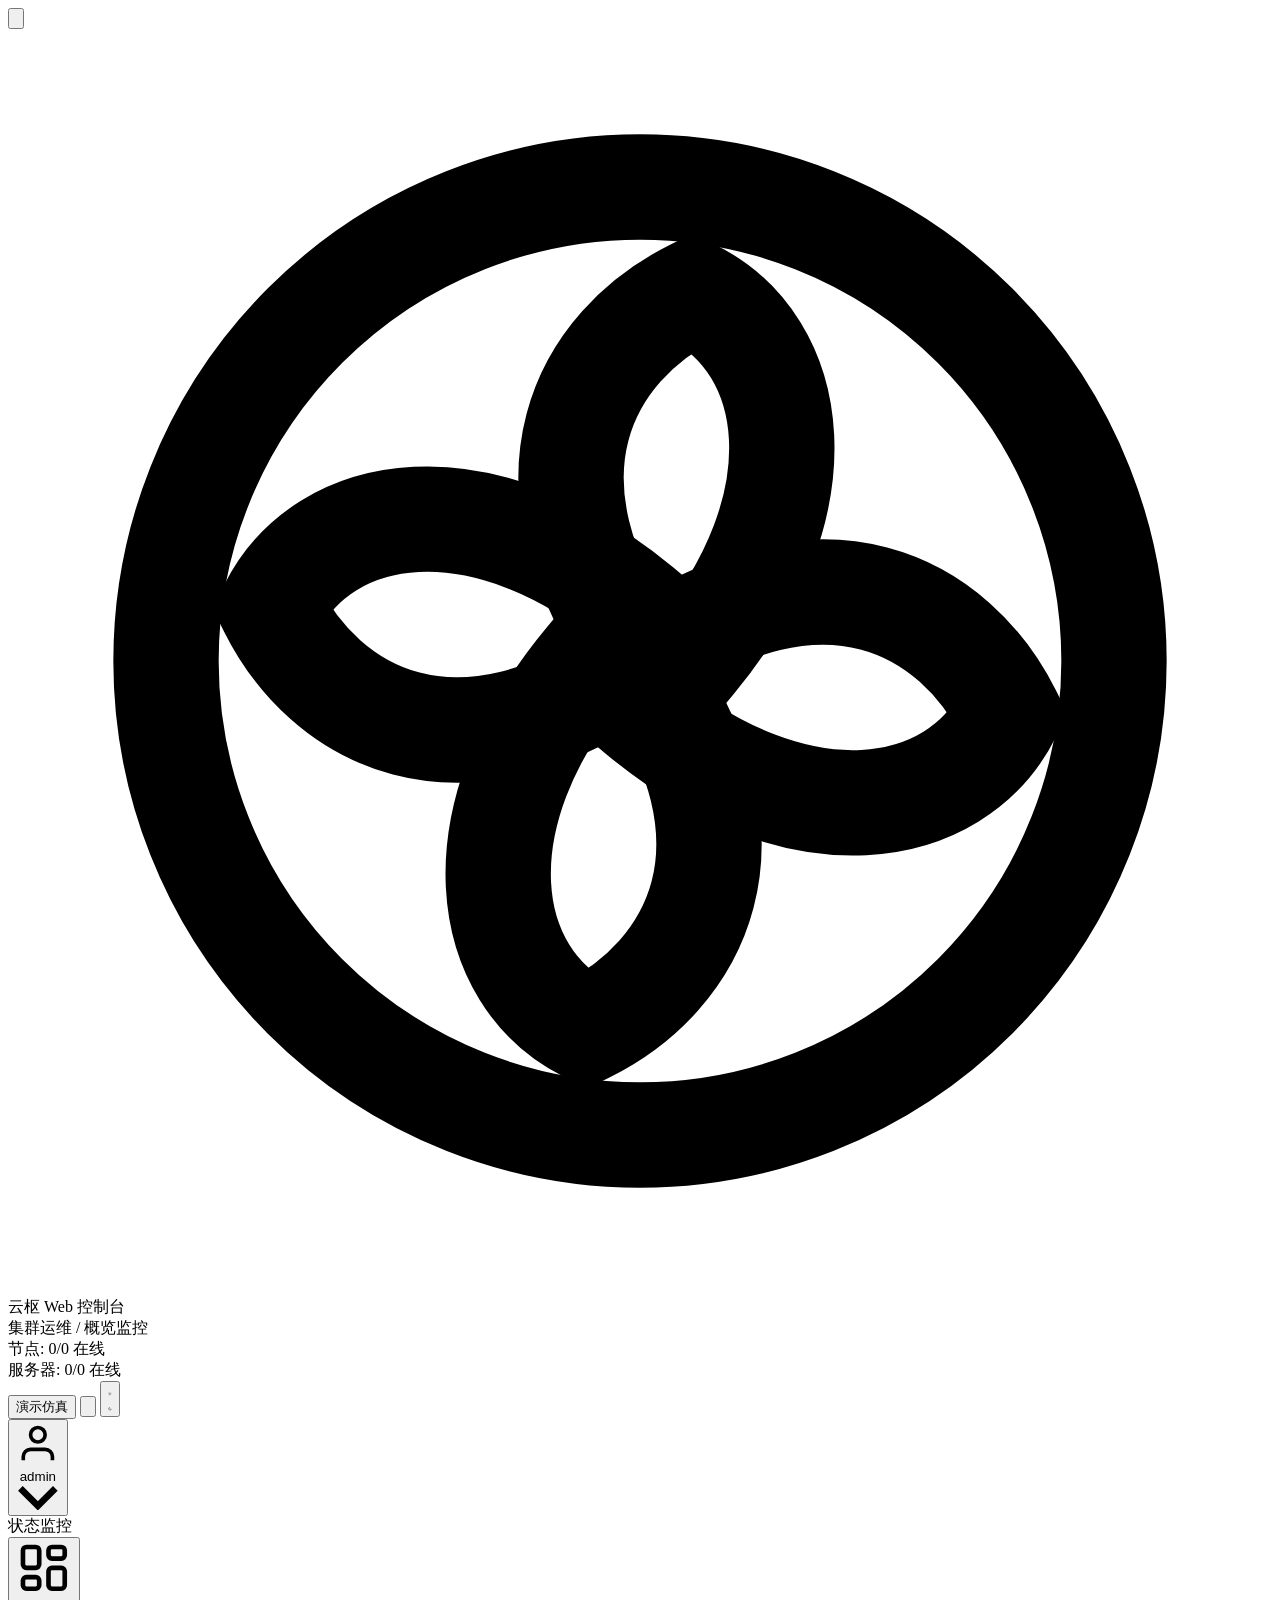
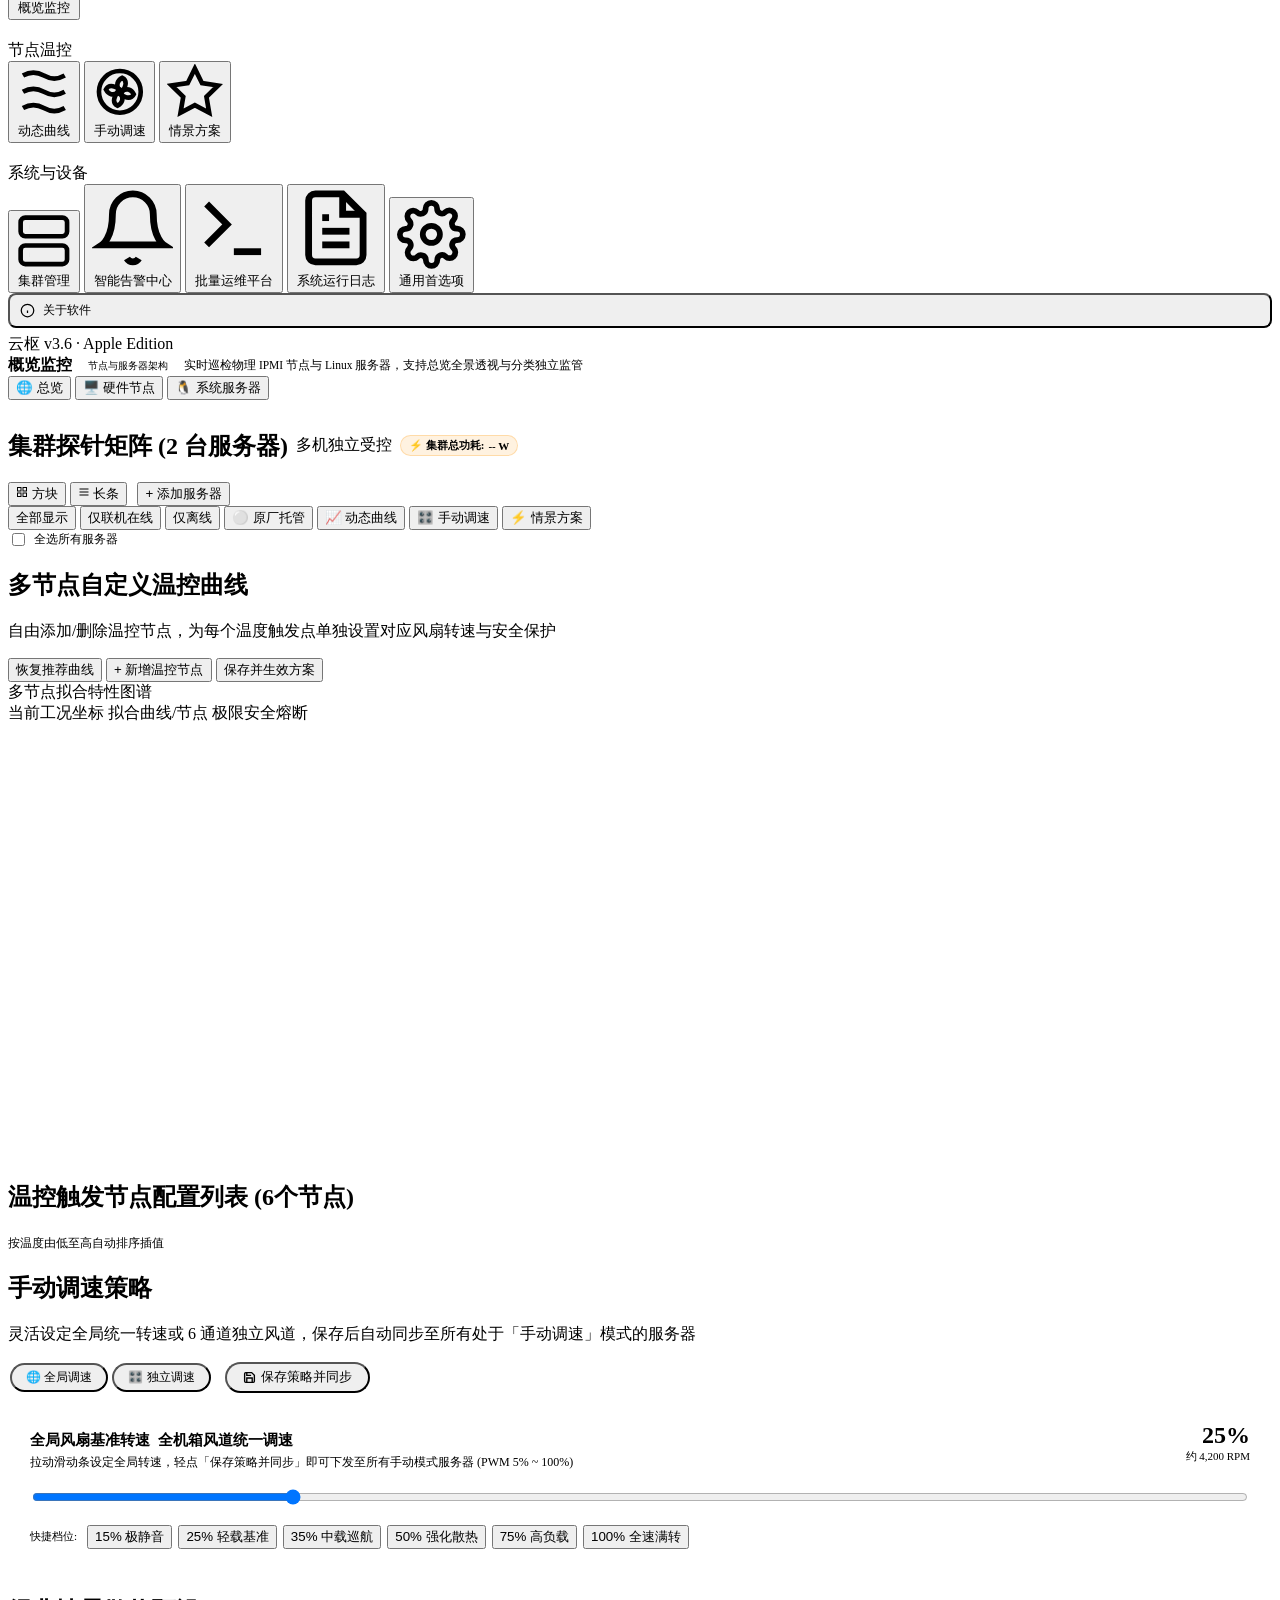
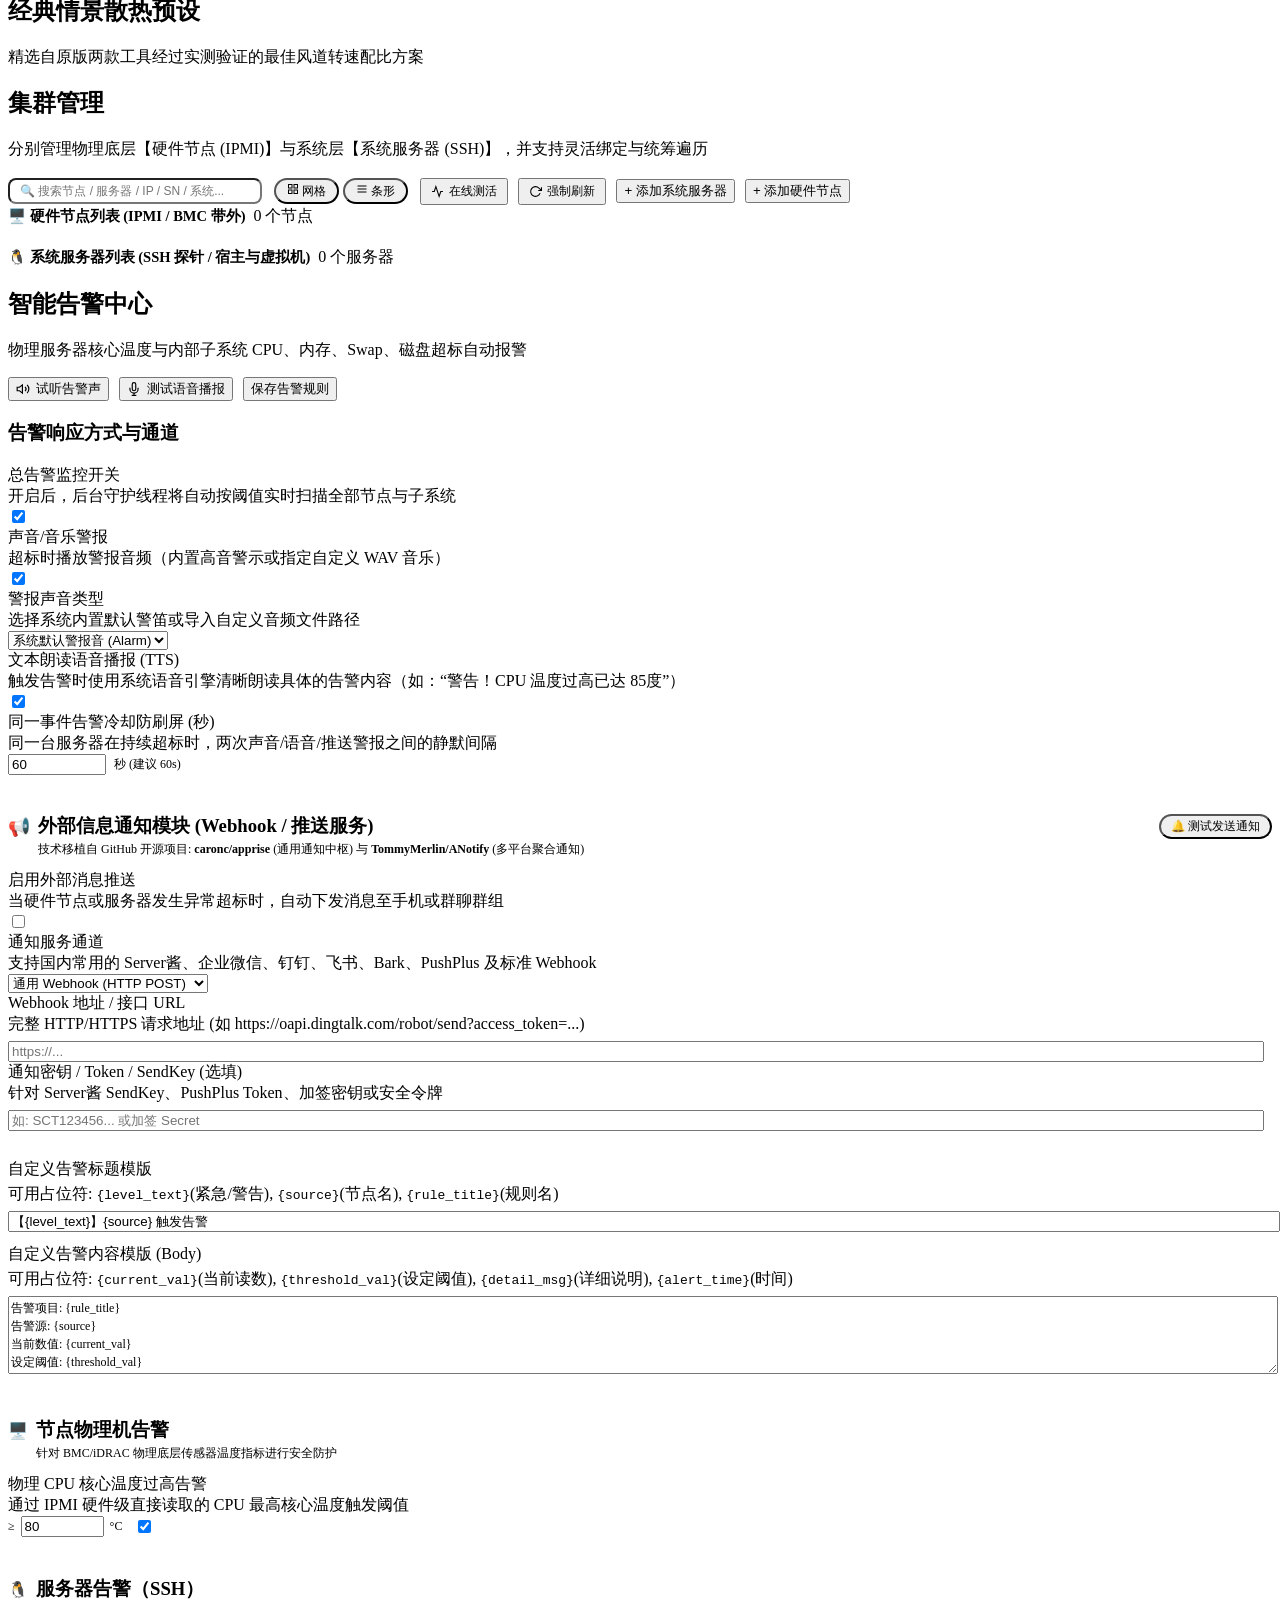
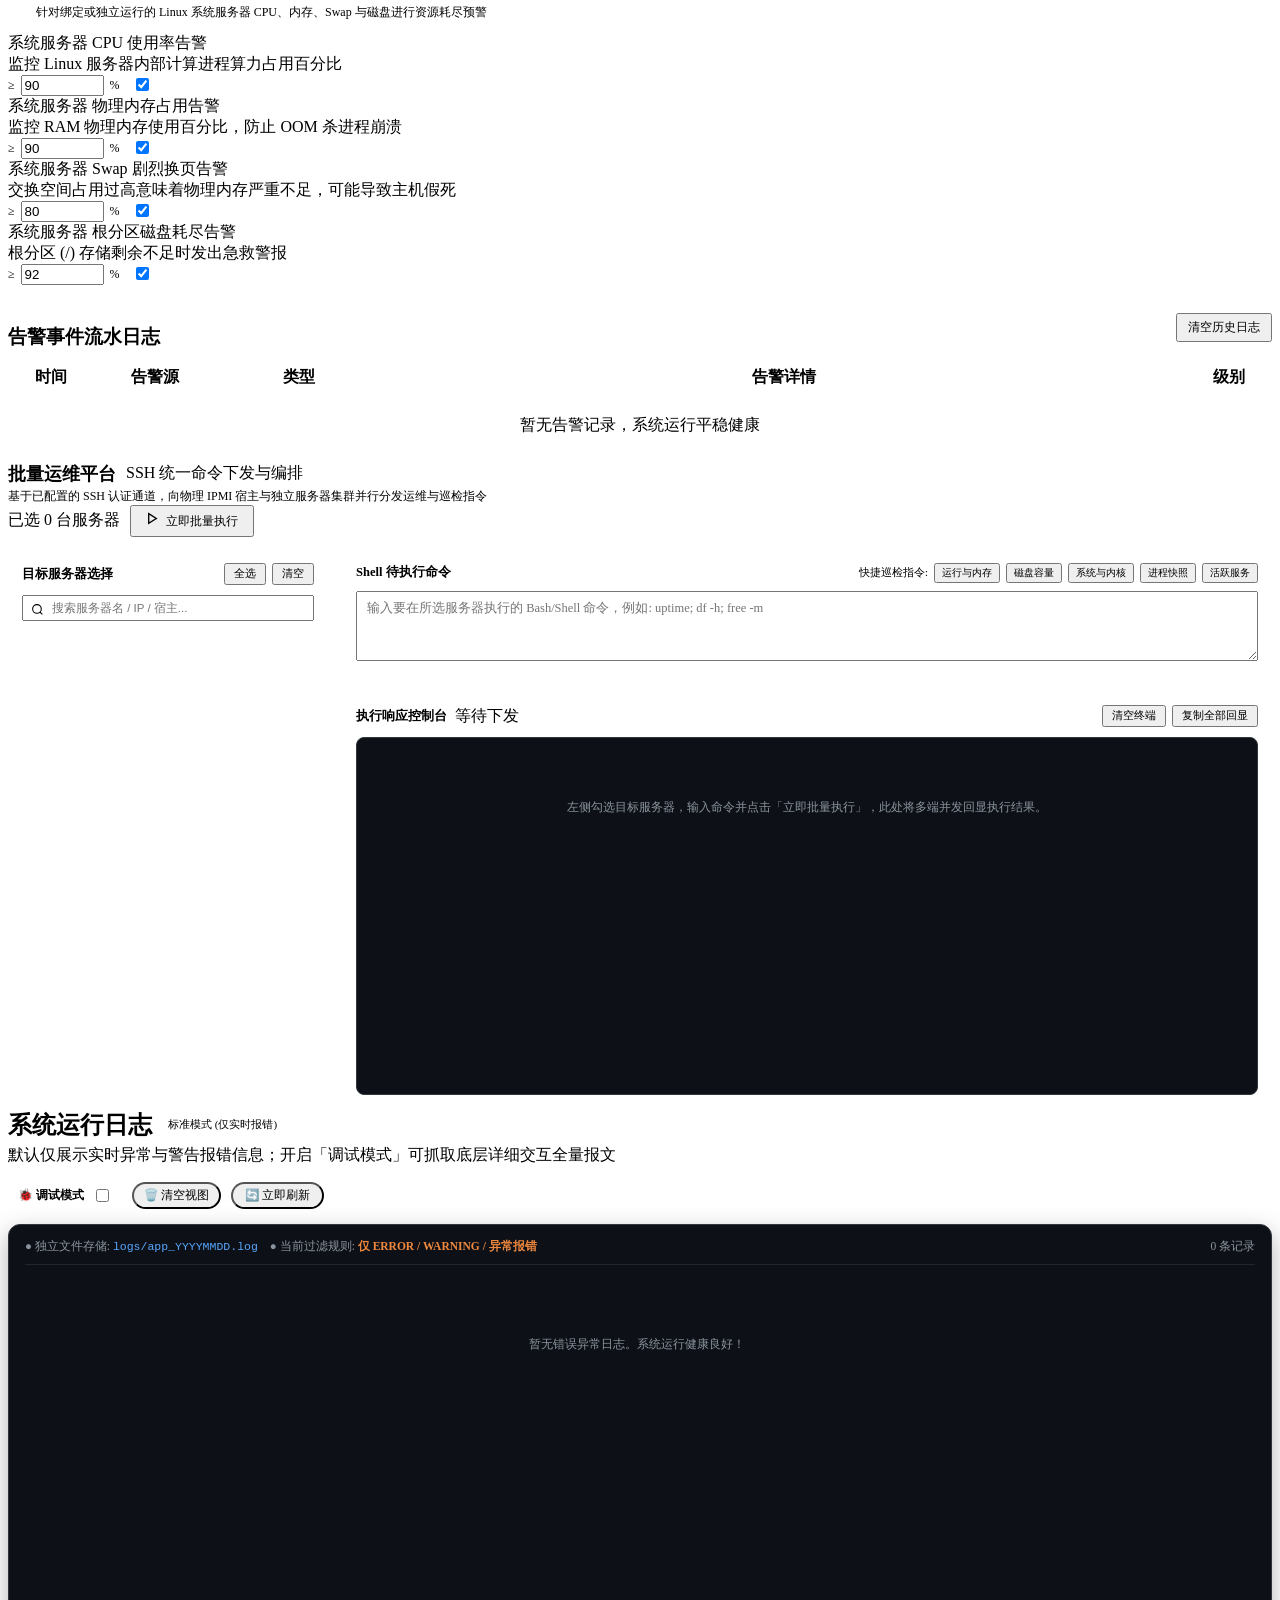
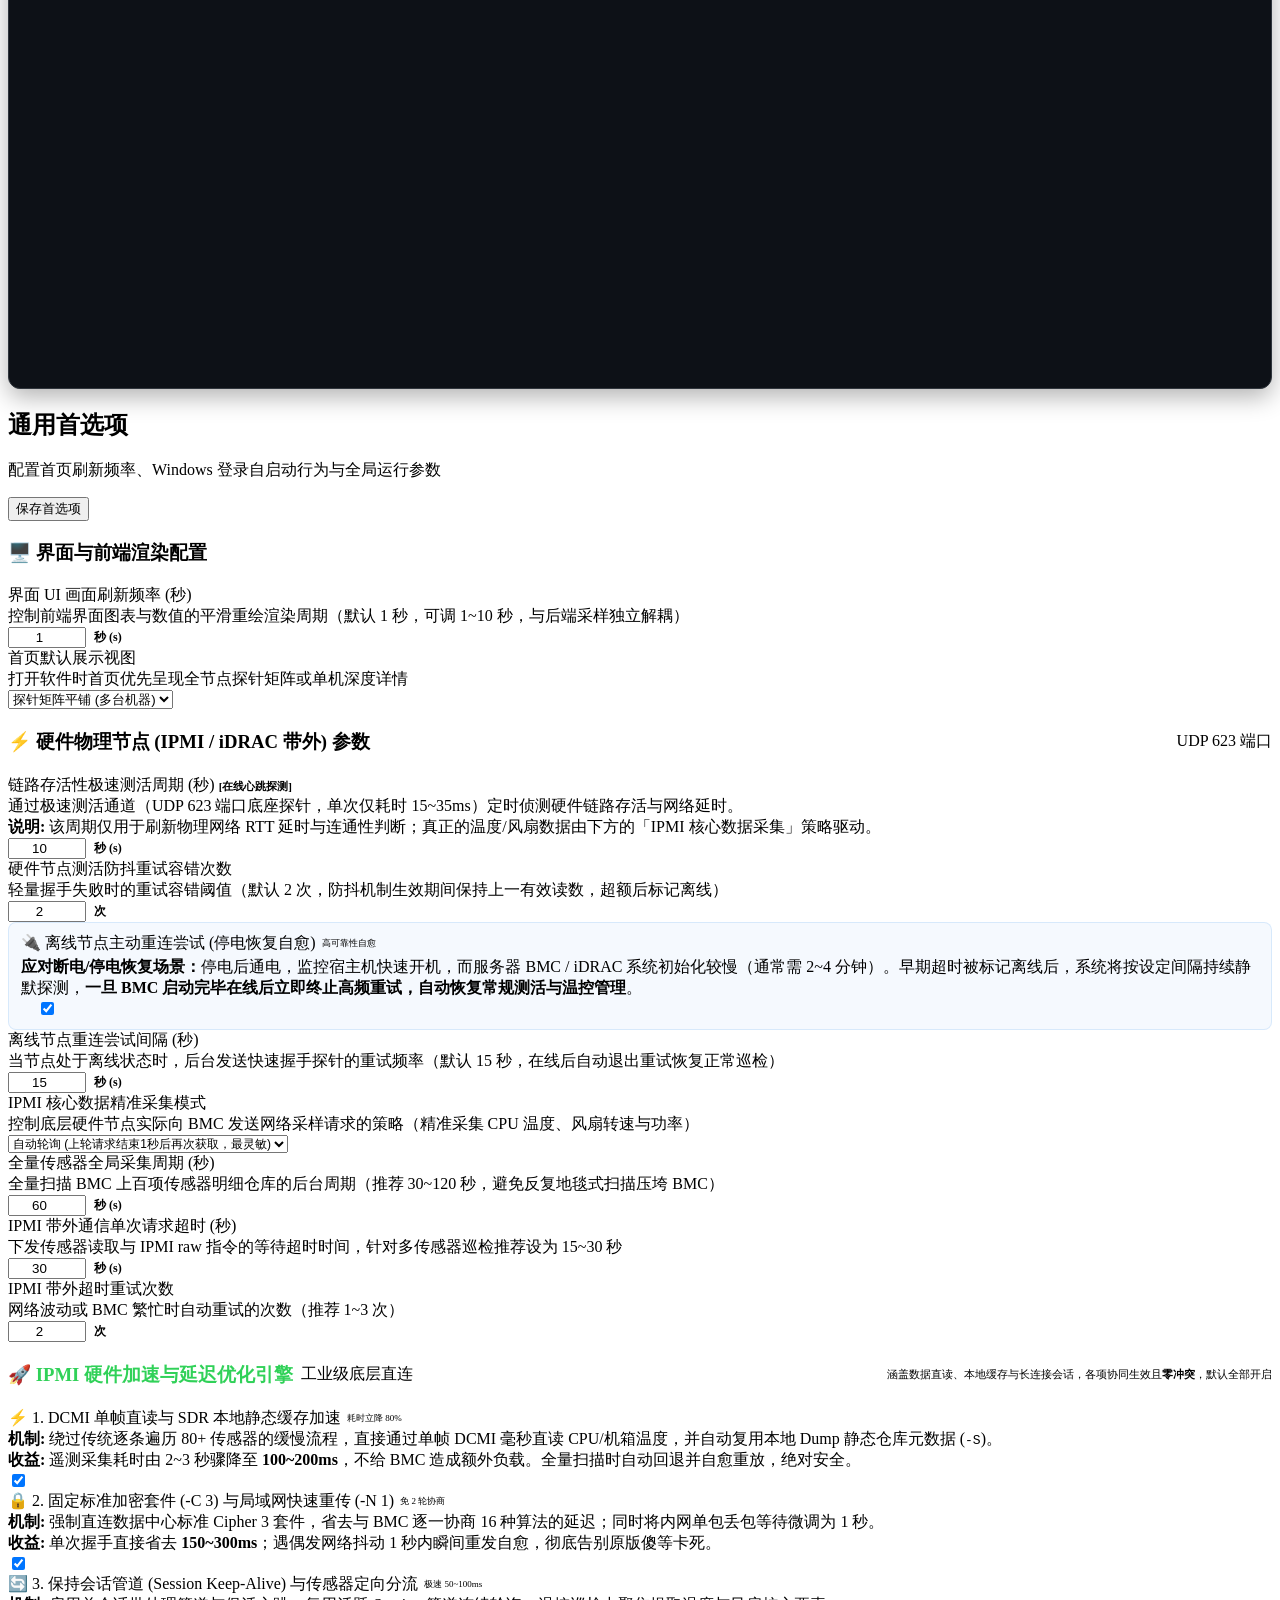
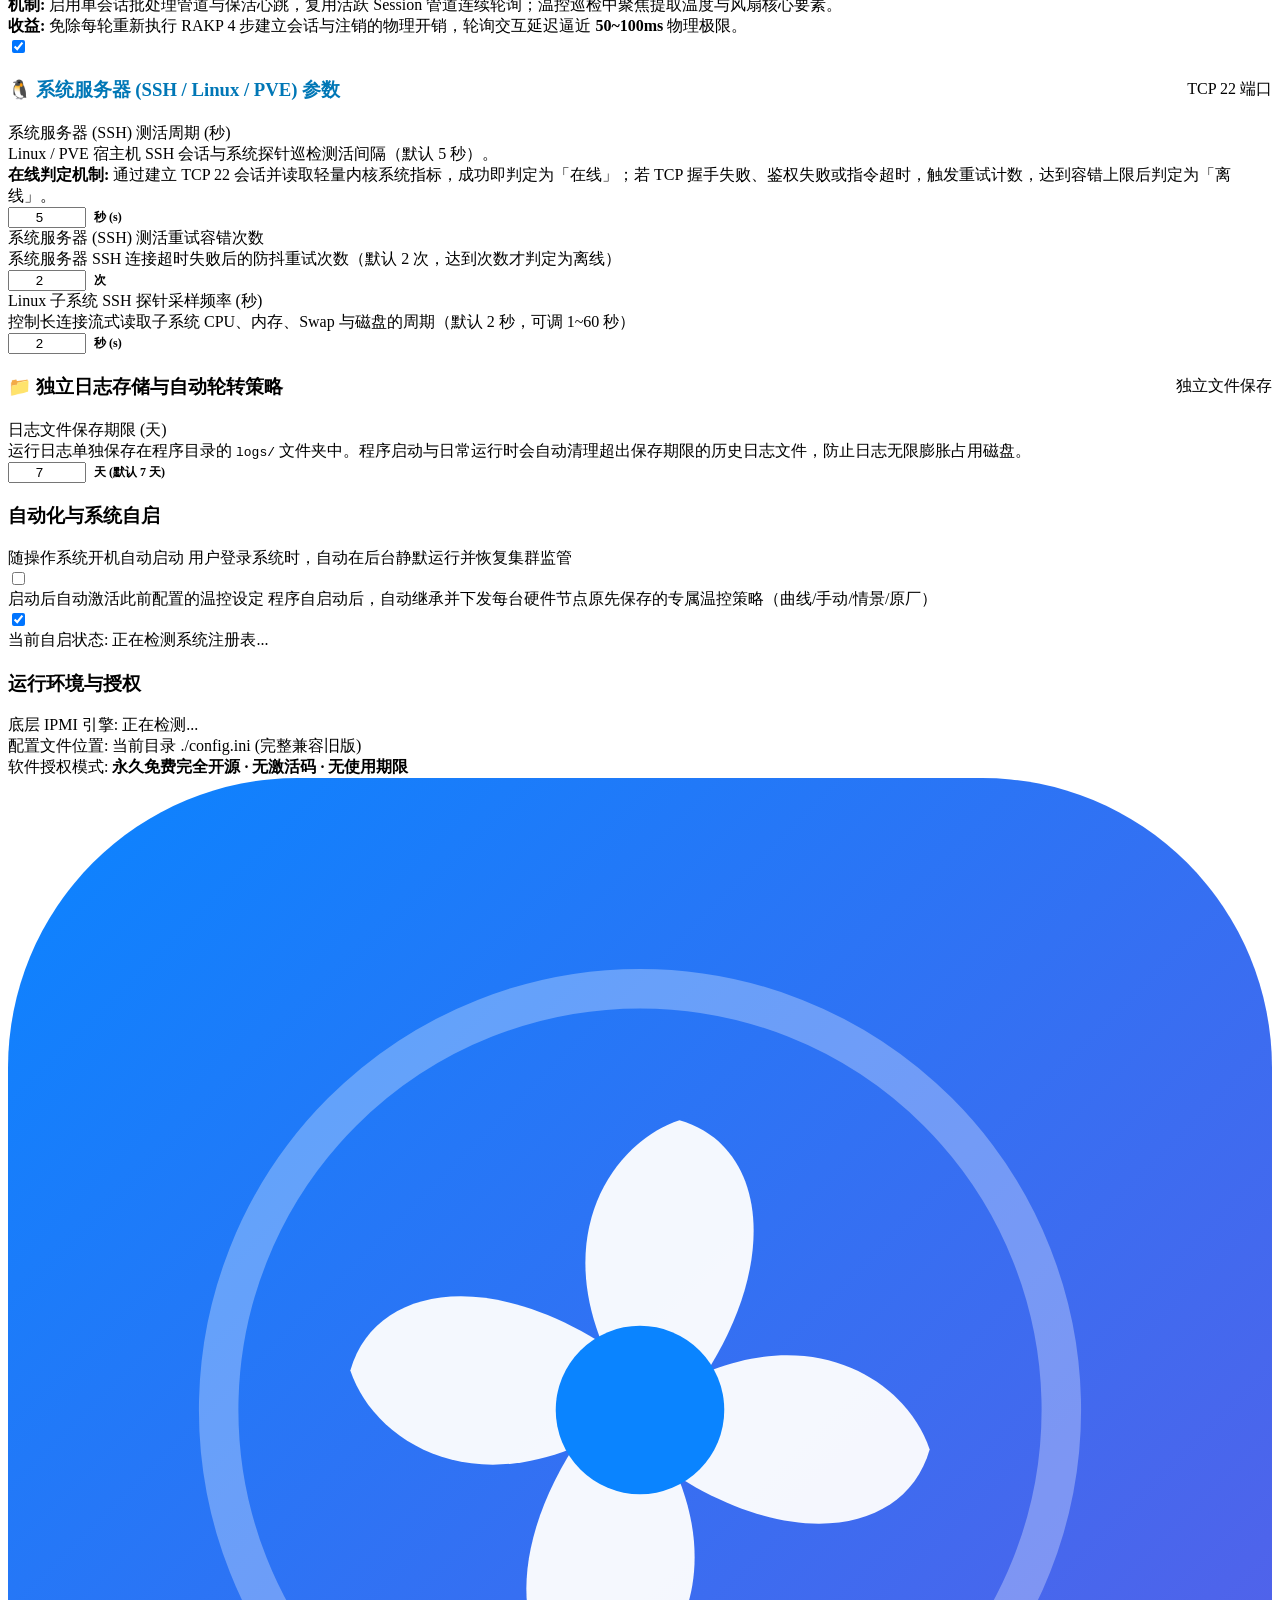
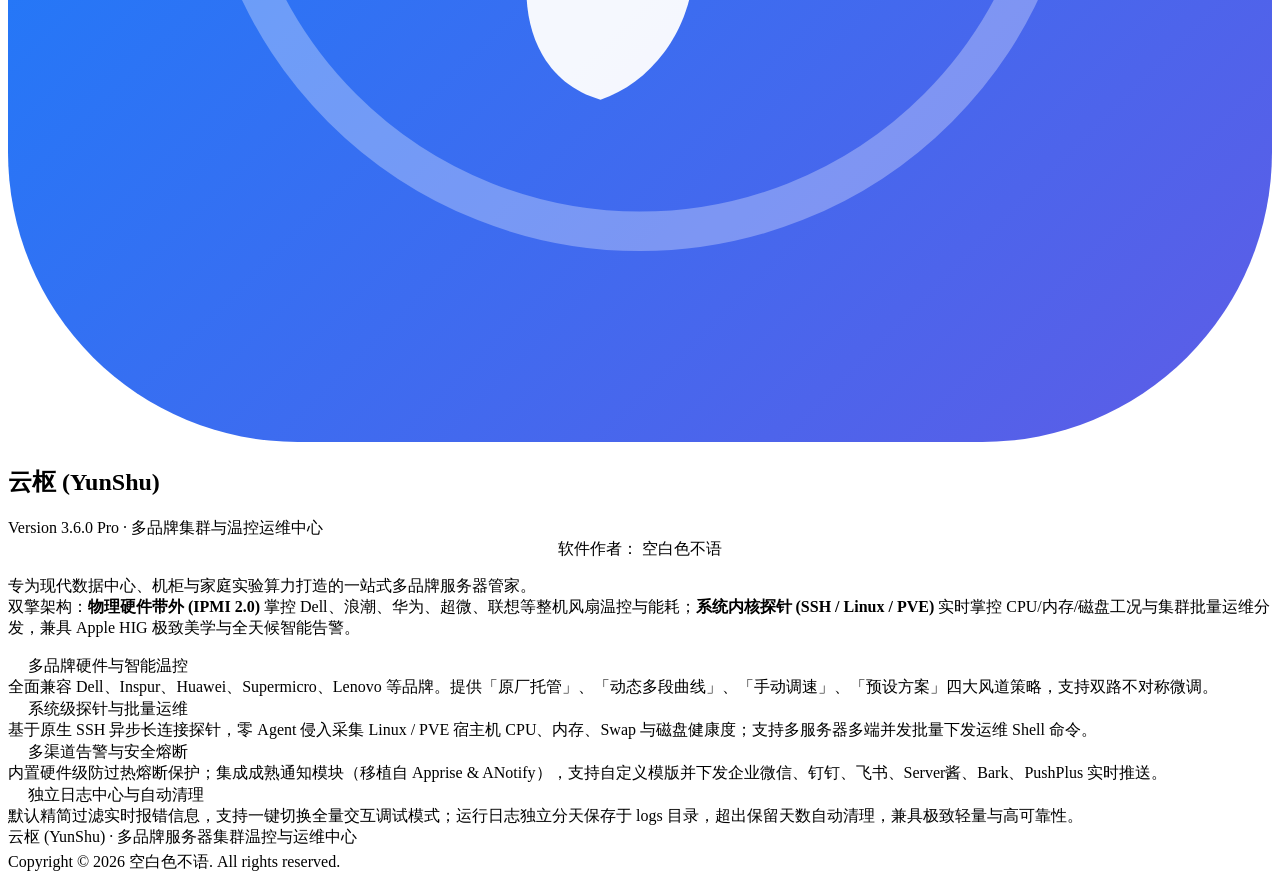
==== src/ui/index.html @ 86b096a5 "feat: release v3.6.0-beta of yunshu-web - Apple HIG Web Console & Docker Edition" ====
<!DOCTYPE html>
<html lang="zh-CN">
<head>
  <meta charset="UTF-8">
  <meta name="viewport" content="width=device-width, initial-scale=1.0">
  <title>云枢 · 多品牌服务器集群温控与运维中心</title>
  <link rel="stylesheet" href="/ui/styles.css">
  <link rel="icon" type="image/png" href="/ui/app_icon.png">
</head>
<body class="theme-dark">
  <div class="window-shell">
    
    <!-- Top Web Navigation Bar (Apple HIG Liquid Glass Navbar) -->
    <header class="mac-titlebar web-navbar" id="appMainTitlebar">
      
      <!-- Left: Sidebar Toggle & Brand Identity -->
      <div class="web-nav-left">
        <button class="icon-btn sidebar-toggle-btn" id="btnToggleSidebar" title="收起/展开导航栏" aria-label="收起/展开导航栏">
          <svg viewBox="0 0 24 24" fill="none" stroke="currentColor" stroke-width="2">
            <rect x="3" y="3" width="18" height="18" rx="3" ry="3"/>
            <line x1="9" y1="3" x2="9" y2="21"/>
          </svg>
        </button>

        <div class="app-brand-wrapper">
          <span class="app-brand-icon">
            <svg viewBox="0 0 24 24" fill="none" stroke="currentColor" stroke-width="2">
              <circle cx="12" cy="12" r="9"/>
              <path d="M12 12c-2.5-3.5-1-6 1-7 2 1 2.5 4 0 7z"/>
              <path d="M12 12c3.5-2.5 6-1 7 1-1 2-4 2.5-7 0z"/>
              <path d="M12 12c2.5 3.5 1 6-1 7-2-1-2.5-4 0-7z"/>
              <path d="M12 12c-3.5 2.5-6 1-7-1 1-2 4-2.5 7 0z"/>
            </svg>
          </span>
          <span class="window-title">云枢</span>
          <span class="web-edition-badge">Web 控制台</span>
        </div>
      </div>

      <!-- Center: Web Context Breadcrumbs -->
      <div class="web-nav-center">
        <div class="web-breadcrumb-capsule" id="webBreadcrumb">
          <span class="breadcrumb-prefix">集群运维</span>
          <span class="breadcrumb-sep">/</span>
          <span class="breadcrumb-active" id="activeBreadcrumbLabel">概览监控</span>
        </div>
      </div>

      <!-- Right: Live Status Pills & Web Actions -->
      <div class="titlebar-right">
        <!-- Dual Status Pills: 节点在线 与 服务器在线 分开独立显示 -->
        <div class="connection-pill connected" id="nodeConnectionPill" title="物理 IPMI 硬件节点在线数量">
          <span class="status-dot" id="nodeStatusDot"></span>
          <span class="status-text" id="nodeConnectionText">节点: 0/0 在线</span>
        </div>

        <div class="connection-pill connected" id="serverConnectionPill" title="Linux 系统服务器在线数量">
          <span class="status-dot" id="serverStatusDot"></span>
          <span class="status-text" id="serverConnectionText">服务器: 0/0 在线</span>
        </div>

        <!-- Demo Mode switch -->
        <button class="pill-btn demo-btn" id="btnToggleDemo" title="切换真实服务器 / 演示体验模式">
          <span class="demo-indicator"></span>
          <span class="demo-btn-label">演示仿真</span>
        </button>

        <!-- Fullscreen toggle (HTML5 standard Web feature) -->
        <button class="icon-btn fullscreen-toggle" id="btnToggleFullscreen" title="切换浏览器全屏显示" aria-label="全屏切换">
          <svg class="icon-fullscreen-enter" viewBox="0 0 24 24" fill="none" stroke="currentColor" stroke-width="2">
            <path d="M8 3H5a2 2 0 0 0-2 2v3m18 0V5a2 2 0 0 0-2-2h-3m0 18h3a2 2 0 0 0 2-2v-3M3 16v3a2 2 0 0 0 2 2h3"/>
          </svg>
          <svg class="icon-fullscreen-exit" viewBox="0 0 24 24" fill="none" stroke="currentColor" stroke-width="2" style="display: none;">
            <path d="M4 14h6m0 0v6m0-6L3 21m17-7h-6m0 0v6m0-6l7 7M14 4v6m0 0h6m-6 0l7-7M4 10h6m0 0V4m0 6L3 3"/>
          </svg>
        </button>

        <!-- Theme toggle -->
        <button class="icon-btn theme-toggle" id="btnThemeToggle" title="切换深色/浅色外观">
          <svg class="icon-sun" viewBox="0 0 24 24" fill="none" stroke="currentColor" stroke-width="2">
            <circle cx="12" cy="12" r="5"/>
            <line x1="12" y1="1" x2="12" y2="3"/>
            <line x1="12" y1="21" x2="12" y2="23"/>
            <line x1="4.22" y1="4.22" x2="5.64" y2="5.64"/>
            <line x1="18.36" y1="18.36" x2="19.78" y2="19.78"/>
            <line x1="1" y1="12" x2="3" y2="12"/>
            <line x1="21" y1="12" x2="23" y2="12"/>
            <line x1="4.22" y1="19.78" x2="5.64" y2="18.36"/>
            <line x1="18.36" y1="5.64" x2="19.78" y2="4.22"/>
          </svg>
          <svg class="icon-moon" viewBox="0 0 24 24" fill="none" stroke="currentColor" stroke-width="2">
            <path d="M21 12.79A9 9 0 1 1 11.21 3 7 7 0 0 0 21 12.79z"/>
          </svg>
        </button>

        <!-- User Profile Dropdown (Apple HIG Style) -->
        <div class="user-profile-container" id="userProfileContainer">
          <button class="user-profile-btn" id="btnUserMenu" title="账户与安全操作">
            <span class="user-avatar-badge">
              <svg viewBox="0 0 24 24" fill="none" stroke="currentColor" stroke-width="2">
                <path d="M20 21v-2a4 4 0 0 0-4-4H8a4 4 0 0 0-4 4v2"/>
                <circle cx="12" cy="7" r="4"/>
              </svg>
            </span>
            <span class="user-account-name" id="currentUsername">admin</span>
            <svg class="chevron-icon" viewBox="0 0 10 6" fill="none" stroke="currentColor" stroke-width="1.5">
              <path d="M1 1L5 5L9 1"/>
            </svg>
          </button>
          
          <div class="user-dropdown-popover" id="userDropdownPopover" style="display: none;">
            <div class="user-popover-header">
              <div class="popover-avatar">
                <svg viewBox="0 0 24 24" fill="none" stroke="currentColor" stroke-width="2">
                  <path d="M20 21v-2a4 4 0 0 0-4-4H8a4 4 0 0 0-4 4v2"/>
                  <circle cx="12" cy="7" r="4"/>
                </svg>
              </div>
              <div class="popover-user-meta">
                <div class="popover-display-name" id="popoverDisplayName">系统管理员</div>
                <div class="popover-role-tag">管理员权限 · 会话有效</div>
              </div>
            </div>
            <div class="popover-divider"></div>
            <button class="popover-menu-item" id="btnOpenChangePwd">
              <svg viewBox="0 0 24 24" fill="none" stroke="currentColor" stroke-width="2">
                <rect x="3" y="11" width="18" height="11" rx="2" ry="2"/>
                <path d="M7 11V7a5 5 0 0 1 10 0v4"/>
              </svg>
              <span>修改账号与密码</span>
            </button>
            <button class="popover-menu-item danger" id="btnLogoutBtn">
              <svg viewBox="0 0 24 24" fill="none" stroke="currentColor" stroke-width="2">
                <path d="M9 21H5a2 2 0 0 1-2-2V5a2 2 0 0 1 2-2h4"/>
                <polyline points="16 17 21 12 16 7"/>
                <line x1="21" y1="12" x2="9" y2="12"/>
              </svg>
              <span>退出登录</span>
            </button>
          </div>
        </div>
      </div>
    </header>

    <!-- Main Workspace: macOS Sidebar + Content Pane -->
    <div class="mac-workspace">
      
      <!-- Functional Layer Sidebar (Apple HIG Pure Naming) -->
      <aside class="mac-sidebar">
        <div>
          <div class="sidebar-section-title">状态监控</div>
          <nav class="sidebar-nav">
            <button class="nav-item active" data-tab="dashboard">
              <svg class="nav-icon" viewBox="0 0 24 24" fill="none" stroke="currentColor" stroke-width="2">
                <rect x="3" y="3" width="7" height="9" rx="1.5"/>
                <rect x="14" y="3" width="7" height="5" rx="1.5"/>
                <rect x="14" y="12" width="7" height="9" rx="1.5"/>
                <rect x="3" y="16" width="7" height="5" rx="1.5"/>
              </svg>
              <span class="nav-label">概览监控</span>
            </button>
          </nav>

          <div class="sidebar-section-title" style="margin-top: 20px;">节点温控</div>
          <nav class="sidebar-nav">
            <button class="nav-item" data-tab="curve">
              <svg class="nav-icon" viewBox="0 0 24 24" fill="none" stroke="currentColor" stroke-width="2">
                <path d="M3 19a9 9 0 0 1 9 0 9 9 0 0 0 9 0"/>
                <path d="M3 12a9 9 0 0 1 9 0 9 9 0 0 0 9 0"/>
                <path d="M3 5a9 9 0 0 1 9 0 9 9 0 0 0 9 0"/>
              </svg>
              <span class="nav-label">动态曲线</span>
            </button>

            <button class="nav-item" data-tab="fans">
              <svg class="nav-icon" viewBox="0 0 24 24" fill="none" stroke="currentColor" stroke-width="2">
                <circle cx="12" cy="12" r="9"/>
                <path d="M12 12c-2-3-1-5 1-6 2 1 2 3 0 6z"/>
                <path d="M12 12c3-2 5-1 6 1-1 2-3 2-6 0z"/>
                <path d="M12 12c2 3 1 5-1 6-2-1-2-3 0-6z"/>
                <path d="M12 12c-3 2-5 1-6-1 1-2 3-2 6 0z"/>
              </svg>
              <span class="nav-label">手动调速</span>
            </button>

            <button class="nav-item" data-tab="presets">
              <svg class="nav-icon" viewBox="0 0 24 24" fill="none" stroke="currentColor" stroke-width="2">
                <polygon points="12 2 15.09 8.26 22 9.27 17 14.14 18.18 21.02 12 17.77 5.82 21.02 7 14.14 2 9.27 8.91 8.26 12 2"/>
              </svg>
              <span class="nav-label">情景方案</span>
            </button>
          </nav>

          <div class="sidebar-section-title" style="margin-top: 20px;">系统与设备</div>
          <nav class="sidebar-nav">
            <button class="nav-item" data-tab="servers">
              <svg class="nav-icon" viewBox="0 0 24 24" fill="none" stroke="currentColor" stroke-width="2">
                <rect x="2" y="2" width="20" height="8" rx="2" ry="2"/>
                <rect x="2" y="14" width="20" height="8" rx="2" ry="2"/>
                <line x1="6" y1="6" x2="6.01" y2="6"/>
                <line x1="6" y1="18" x2="6.01" y2="18"/>
              </svg>
              <span class="nav-label">集群管理</span>
            </button>

            <button class="nav-item" data-tab="alerts">
              <svg class="nav-icon" viewBox="0 0 24 24" fill="none" stroke="currentColor" stroke-width="2">
                <path d="M18 8A6 6 0 0 0 6 8c0 7-3 9-3 9h18s-3-2-3-9"/>
                <path d="M13.73 21a2 2 0 0 1-3.46 0"/>
              </svg>
              <span class="nav-label">智能告警中心</span>
              <span class="badge badge-danger" id="navAlertBadge" style="display:none; margin-left:auto; font-size:10px; padding:1px 6px;">0</span>
            </button>

            <button class="nav-item" data-tab="ops">
              <svg class="nav-icon" viewBox="0 0 24 24" fill="none" stroke="currentColor" stroke-width="2">
                <polyline points="4 17 10 11 4 5"/>
                <line x1="12" y1="19" x2="20" y2="19"/>
              </svg>
              <span class="nav-label">批量运维平台</span>
            </button>

            <!-- 新增: 系统运行日志菜单 -->
            <button class="nav-item" data-tab="logs">
              <svg class="nav-icon" viewBox="0 0 24 24" fill="none" stroke="currentColor" stroke-width="2">
                <path d="M14 2H6a2 2 0 0 0-2 2v16a2 2 0 0 0 2 2h12a2 2 0 0 0 2-2V8z"/>
                <polyline points="14 2 14 8 20 8"/>
                <line x1="16" y1="13" x2="8" y2="13"/>
                <line x1="16" y1="17" x2="8" y2="17"/>
                <line x1="10" y1="9" x2="8" y2="9"/>
              </svg>
              <span class="nav-label">系统运行日志</span>
            </button>

            <button class="nav-item" data-tab="settings">
              <svg class="nav-icon" viewBox="0 0 24 24" fill="none" stroke="currentColor" stroke-width="2">
                <circle cx="12" cy="12" r="3"/>
                <path d="M19.4 15a1.65 1.65 0 0 0 .33 1.82l.06.06a2 2 0 0 1 0 2.83 2 2 0 0 1-2.83 0l-.06-.06a1.65 1.65 0 0 0-1.82-.33 1.65 1.65 0 0 0-1 1.51V21a2 2 0 0 1-2 2 2 2 0 0 1-2-2v-.09A1.65 1.65 0 0 0 9 19.4a1.65 1.65 0 0 0-1.82.33l-.06.06a2 2 0 0 1-2.83 0 2 2 0 0 1 0-2.83l.06-.06a1.65 1.65 0 0 0 .33-1.82 1.65 1.65 0 0 0-1.51-1H3a2 2 0 0 1-2-2 2 2 0 0 1 2-2h.09A1.65 1.65 0 0 0 4.6 9a1.65 1.65 0 0 0-.33-1.82l-.06-.06a2 2 0 0 1 0-2.83 2 2 0 0 1 2.83 0l.06.06a1.65 1.65 0 0 0 1.82.33H9a1.65 1.65 0 0 0 1-1.51V3a2 2 0 0 1 2-2 2 2 0 0 1 2 2v.09a1.65 1.65 0 0 0 1 1.51 1.65 1.65 0 0 0 1.82-.33l.06-.06a2 2 0 0 1 2.83 0 2 2 0 0 1 0 2.83l-.06.06a1.65 1.65 0 0 0-.33 1.82V9a1.65 1.65 0 0 0 1.51 1H21a2 2 0 0 1 2 2 2 2 0 0 1-2 2h-.09a1.65 1.65 0 0 0-1.51 1z"/>
              </svg>
              <span class="nav-label">通用首选项</span>
            </button>
          </nav>
        </div>

        <!-- Sidebar footer: 简洁版本状态标识与关于软件入口 -->
        <div class="sidebar-footer">
          <button class="nav-item sidebar-about-btn" data-tab="about" title="关于软件" style="width:100%; border-radius:8px; padding:7px 10px; margin-bottom:6px; display:flex; align-items:center; gap:8px;">
            <svg class="nav-icon" viewBox="0 0 24 24" fill="none" stroke="currentColor" stroke-width="2" style="width:15px; height:15px; flex-shrink:0;">
              <circle cx="12" cy="12" r="10"/>
              <line x1="12" y1="16" x2="12" y2="12"/>
              <line x1="12" y1="8" x2="12.01" y2="8"/>
            </svg>
            <span class="nav-label" style="font-size:12px; font-weight:500;">关于软件</span>
          </button>
          <div class="app-version-tag">云枢 v3.6 · Apple Edition</div>
        </div>
      </aside>

      <!-- Content Layer: Opaque, crisp surfaces & cards -->
      <main class="mac-content-pane">

        <!-- ==================== TAB 1: DASHBOARD ==================== -->
        <section class="tab-pane active" id="pane-dashboard">
          
          <div class="hero-header-row" id="dashHeroHeader" style="margin-bottom: 10px; align-items: center; justify-content:space-between; gap:12px; flex-wrap:nowrap;">
            <div style="display:flex; align-items:center; gap:10px; min-width:0; flex:1 1 auto; overflow:hidden;">
              <h1 class="page-title" style="font-size:16px; font-weight:700; margin:0; white-space:nowrap; flex-shrink:0;">概览监控</h1>
              <span class="badge badge-cool" style="font-size:10px; padding:1px 6px; white-space:nowrap; flex-shrink:0;">节点与服务器架构</span>
              <span class="page-desc" style="font-size:11.5px; margin:0; color:var(--text-tertiary); white-space:nowrap; overflow:hidden; text-overflow:ellipsis; min-width:0;">
                实时巡检物理 IPMI 节点与 Linux 服务器，支持总览全景透视与分类独立监管
              </span>
            </div>

            <!-- 核心概念三联切换分段器：总览 / 节点 / 服务器 (单行紧凑并列，对齐胶囊高度) -->
            <div class="apple-segmented-control" id="conceptViewSegment">
              <button class="seg-btn active" data-concept="overview">
                <span>🌐 总览</span>
              </button>
              <button class="seg-btn" data-concept="nodes">
                <span>🖥️ 硬件节点</span>
              </button>
              <button class="seg-btn" data-concept="servers">
                <span>🐧 系统服务器</span>
              </button>
            </div>
          </div>

          <!-- Safety Guard Warning Banner -->
          <div class="alert-banner warning" id="safetyAlertBanner" style="display: none;">
            <svg class="alert-icon" viewBox="0 0 24 24" fill="none" stroke="currentColor" stroke-width="2">
              <path d="M10.29 3.86L1.82 18a2 2 0 0 0 1.71 3h16.94a2 2 0 0 0 1.71-3L13.71 3.86a2 2 0 0 0-3.42 0z"/>
              <line x1="12" y1="9" x2="12" y2="13"/>
              <line x1="12" y1="17" x2="12.01" y2="17"/>
            </svg>
            <div class="alert-content">
              <strong>超温防护已触发！</strong>
              <span>CPU 温度已超过安全熔断警戒线 (<span id="alertSafetyThreshold">82</span>°C)，已自动恢复 Dell 原厂动态保护接管！</span>
            </div>
          </div>

          <!-- ==================== SUB-VIEW A: PROBE CLUSTER MATRIX ==================== -->
          <div class="probe-cluster-view" id="probeClusterView">
            <div class="section-heading-row">
              <div style="display:flex; align-items:center; gap:8px;">
                <h2 class="section-title">集群探针矩阵 (<span id="probeClusterCount">2</span> 台服务器)</h2>
                <span class="badge badge-cool">多机独立受控</span>
                <!-- 首页集群总功耗动态胶囊 -->
                <span class="micro-capsule capsule-orange" id="clusterTotalPowerBadge" style="display:inline-flex; align-items:center; gap:4px; font-size:11px; padding:2px 8px; border-radius:9999px; font-weight:700; background:rgba(255, 149, 0, 0.12); color:var(--system-orange); border:1px solid rgba(255, 149, 0, 0.25);" title="当前所有在线硬件节点实时功耗之和 (集群瞬时总负荷)">
                  <span>⚡ 集群总功耗:</span>
                  <span id="clusterTotalPowerVal">-- W</span>
                </span>
              </div>
              <div style="display:flex; align-items:center; gap:10px;">
                <!-- Layout Style Switcher (方块 Grid / 条形 Row) 左右滑动胶囊，对齐尺寸规范 -->
                <div class="apple-segmented-control layout-switch-capsule" id="probeLayoutSwitch">
                  <button class="seg-btn active" data-style="compact_grid" title="方块卡片视图">
                    <svg viewBox="0 0 24 24" width="12" height="12" fill="none" stroke="currentColor" stroke-width="2">
                      <rect x="3" y="3" width="7" height="7"/>
                      <rect x="14" y="3" width="7" height="7"/>
                      <rect x="14" y="14" width="7" height="7"/>
                      <rect x="3" y="14" width="7" height="7"/>
                    </svg>
                    <span>方块</span>
                  </button>
                  <button class="seg-btn" data-style="compact_row" title="长条列表视图">
                    <svg viewBox="0 0 24 24" width="12" height="12" fill="none" stroke="currentColor" stroke-width="2">
                      <line x1="3" y1="6" x2="21" y2="6"/>
                      <line x1="3" y1="12" x2="21" y2="12"/>
                      <line x1="3" y1="18" x2="21" y2="18"/>
                    </svg>
                    <span>长条</span>
                  </button>
                </div>
                <button class="secondary-btn" id="btnAddServerQuick">+ 添加服务器</button>
              </div>
            </div>

            <!-- Toolbar: Multi-select & Status Filters -->
            <div class="probe-toolbar-row">
              <div class="probe-filter-group" id="probeFilterPills">
                <button class="filter-pill active" data-filter="all">全部显示</button>
                <button class="filter-pill" data-filter="online">仅联机在线</button>
                <button class="filter-pill" data-filter="offline">仅离线</button>
                <button class="filter-pill" data-filter="auto">⚪ 原厂托管</button>
                <button class="filter-pill" data-filter="dynamic">📈 动态曲线</button>
                <button class="filter-pill" data-filter="manual">🎛️ 手动调速</button>
                <button class="filter-pill" data-filter="preset">⚡ 情景方案</button>
              </div>

              <div style="display:flex; align-items:center; gap:8px;">
                <label style="display:flex; align-items:center; gap:6px; font-size:12px; cursor:pointer; color:var(--text-secondary);">
                  <input type="checkbox" id="chkSelectAllServers" class="probe-checkbox">
                  <span>全选所有服务器</span>
                </label>
              </div>
            </div>

            <!-- Floating / Animated Batch Action Bar (Appears when servers selected) -->
            <div class="batch-action-bar" id="batchActionBar" style="display: none;">
              <div class="batch-info">
                <svg viewBox="0 0 24 24" width="16" height="16" fill="none" stroke="currentColor" stroke-width="2">
                  <path d="M9 11l3 3L22 4"/>
                  <path d="M21 12v7a2 2 0 0 1-2 2H5a2 2 0 0 1-2-2V5a2 2 0 0 1 2-2h11"/>
                </svg>
                <span>已勾选 <span id="batchSelectedCount">0</span> 台服务器</span>
              </div>
              <div class="batch-btns-group">
                <span style="font-size:11px; color:var(--text-tertiary);">批量统一设为:</span>
                <button class="batch-btn" id="btnBatchSetAuto">⚪ 原厂托管</button>
                <button class="batch-btn" id="btnBatchSetDynamic">📈 动态曲线</button>
                <button class="batch-btn" id="btnBatchSetManual">🎛️ 手动固定</button>
                <button class="batch-btn" id="btnBatchSetPreset">⚡ 情景方案</button>
                <button class="secondary-btn" id="btnBatchClearSelection" style="padding:3px 8px; font-size:11px; margin-left:6px;">取消全选</button>
              </div>
            </div>

            <div class="probe-cards-grid compact-grid" id="probeCardsContainer">
              <!-- Dynamically populated probe cards with per-server 4 thermal modes -->
            </div>
          </div>

          <!-- ==================== SUB-VIEW B: FOCUSED NODE DETAIL ==================== -->
          <div class="focused-detail-view" id="focusedDetailView" style="display: none;">
            
            <!-- Focused Node Prominent Navigation Bar (Apple HIG Breadcrumb & Back Action) -->
            <div class="focused-server-bar">
              <div style="display:flex; align-items:center; gap:14px;">
                <button class="primary-btn btn-prominent-back" id="btnBackToCluster">
                  <svg viewBox="0 0 24 24" width="16" height="16" fill="none" stroke="currentColor" stroke-width="2.5">
                    <polyline points="15 18 9 12 15 6"></polyline>
                  </svg>
                  <span>返回集群矩阵</span>
                </button>

                <div style="height:20px; width:1px; background:var(--border-subtle);"></div>

                <div class="detail-node-crumb">
                  <span class="crumb-label">当前聚焦服务器:</span>
                  <select class="apple-select crumb-select" id="focusedServerSelect">
                    <!-- Populated from servers list -->
                  </select>
                </div>
              </div>

              <div style="display:flex; align-items:center; gap:10px;">
                <span class="badge badge-normal" id="detailServerStatusBadge" style="font-size:12px; font-weight:600; padding:4px 10px;">● 联机受控</span>
                <div class="refresh-rate-pill">
                  <span>采样刷新: </span>
                  <strong id="dashRefreshRateBadge">3s</strong>
                </div>
              </div>
            </div>

            <!-- Cards Grid: Metrics -->
            <div class="dashboard-grid">
              
              <!-- CPU Temp Card -->
              <div class="apple-card stat-card">
                <div class="card-header">
                  <span class="card-tag">最高核心温度</span>
                  <span class="badge badge-normal" id="cpuTempBadge">等待采集</span>
                </div>
                <div class="big-metric-row">
                  <span class="big-number" id="dashMaxCpuTemp">--</span>
                  <span class="big-unit">°C</span>
                </div>
                <div class="temp-sub-list" id="dashCpuTempList">
                  <div class="temp-sub-item">
                    <span class="sub-name">CPU1 核心</span>
                    <span class="sub-val" id="dashCpu1Temp">-- °C</span>
                  </div>
                  <div class="temp-sub-item">
                    <span class="sub-name">CPU2 核心</span>
                    <span class="sub-val" id="dashCpu2Temp">-- °C</span>
                  </div>
                </div>
              </div>

              <!-- Inlet / Ambient Temp Card -->
              <div class="apple-card stat-card">
                <div class="card-header">
                  <span class="card-tag">进风口与环境</span>
                  <span class="badge badge-cool">环境探针</span>
                </div>
                <div class="big-metric-row">
                  <span class="big-number" id="dashInletTemp">--</span>
                  <span class="big-unit">°C</span>
                </div>
                <div class="temp-sub-list">
                  <div class="temp-sub-item">
                    <span class="sub-name">Inlet 进气口</span>
                    <span class="sub-val" id="dashInletVal">-- °C</span>
                  </div>
                  <div class="temp-sub-item">
                    <span class="sub-name">出风口排气温</span>
                    <span class="sub-val" id="dashExhaustVal">-- °C</span>
                  </div>
                </div>
              </div>

              <!-- Fan Overall State Card with Rotating Turbine -->
              <div class="apple-card stat-card turbine-card">
                <div class="turbine-layout">
                  <div class="turbine-container">
                    <svg class="turbine-svg" id="turbineSvg" viewBox="0 0 100 100">
                      <circle cx="50" cy="50" r="46" fill="none" stroke="var(--border-subtle)" stroke-width="3"/>
                      <g class="blades" id="turbineBlades">
                        <path d="M50 50 C40 30, 45 15, 50 8 C55 15, 60 30, 50 50 Z" fill="var(--system-blue)"/>
                        <path d="M50 50 C30 60, 15 55, 8 50 C15 45, 30 40, 50 50 Z" fill="var(--system-blue)"/>
                        <path d="M50 50 C60 70, 55 85, 50 92 C45 85, 40 70, 50 50 Z" fill="var(--system-blue)"/>
                        <path d="M50 50 C70 40, 85 45, 92 50 C85 55, 70 60, 50 50 Z" fill="var(--system-blue)"/>
                      </g>
                      <circle cx="50" cy="50" r="14" fill="var(--surface-primary)" stroke="var(--system-blue)" stroke-width="2.5"/>
                      <circle cx="50" cy="50" r="5" fill="var(--system-blue)"/>
                    </svg>
                  </div>
                  <div class="turbine-details">
                    <span class="card-tag">当前调速目标</span>
                    <div class="big-metric-row">
                      <span class="big-number" id="dashFanTargetPct">--</span>
                      <span class="big-unit">%</span>
                    </div>
                    <span class="sub-note" id="dashAverageRpm">平均 -- RPM</span>
                  </div>
                </div>
              </div>

              <!-- Power Consumption Card (双电源与整机功耗) -->
              <div class="apple-card stat-card power-card">
                <div class="card-header">
                  <span class="card-tag">整机能耗与供电 (Power)</span>
                  <span class="badge badge-normal" id="powerStatusBadge" style="background:rgba(255, 149, 0, 0.12); color:var(--system-orange); border-color:rgba(255, 149, 0, 0.25);">⚡ 实时监测</span>
                </div>
                <div class="big-metric-row">
                  <span class="big-number" id="dashTotalPower" style="color:var(--system-orange);">--</span>
                  <span class="big-unit">瓦 (W)</span>
                </div>
                <div class="temp-sub-list">
                  <div class="temp-sub-item" id="dashPs1Container">
                    <span class="sub-name" id="dashPs1Label">PS1 电源</span>
                    <span class="sub-val" id="dashPs1Val" style="font-weight:600;">-- W</span>
                  </div>
                  <div class="temp-sub-item" id="dashPs2Container">
                    <span class="sub-name" id="dashPs2Label">PS2 电源</span>
                    <span class="sub-val" id="dashPs2Val" style="font-weight:600;">-- W</span>
                  </div>
                </div>
              </div>

            </div>

            <!-- Fan Array Cards (Fans 1 to 6) -->
            <div class="section-heading-row">
              <h2 class="section-title">风扇矩阵状态</h2>
            </div>

            <div class="fans-cards-grid" id="fansCardsContainer">
              <!-- Dynamically populated fan cards -->
            </div>

            <!-- Global Control Card -->
            <div class="apple-card global-control-card">
              <div class="card-header">
                <div>
                  <h3 class="card-title">当前节点手动转速调控 (0% ~ 100%)</h3>
                  <p class="card-desc">同步下发到此台服务器的所有风扇通道 (IPMI Raw: 0x30 0x30 0x02 0xff)</p>
                </div>
                <div class="control-actions">
                  <button class="secondary-btn" id="btnRestoreDellAuto">恢复 Dell 原厂自动</button>
                  <button class="primary-btn" id="btnApplyGlobalSpeed">应用调速</button>
                </div>
              </div>

              <div class="slider-wrapper">
                <span class="slider-val-badge" id="sliderSpeedValue">25%</span>
                <input type="range" class="apple-slider" id="globalFanSlider" min="5" max="100" value="25" step="1">
                <div class="slider-ticks">
                  <span>5% 静音</span>
                  <span>25% 日常</span>
                  <span>50% 均衡</span>
                  <span>75% 高载</span>
                  <span>100% 满负荷</span>
                </div>
              </div>
            </div>

            <!-- Integrated Full Sensor Telemetry Table for Focused Node -->
            <div class="apple-card table-card" style="margin-top:20px;">
              <div class="hero-header-row" style="margin-bottom:12px;">
                <div>
                  <h3 class="card-title" style="margin-bottom:2px;">全量 IPMI 传感遥测明细</h3>
                  <p class="card-desc">查看此节点全部传感器实时读数（核心温度、转速、电压与功耗状态）</p>
                </div>
                <div class="search-filter-row">
                  <div class="apple-search-box" style="width:200px;">
                    <svg viewBox="0 0 24 24" fill="none" stroke="currentColor" stroke-width="2">
                      <circle cx="11" cy="11" r="8"/>
                      <line x1="21" y1="21" x2="16.65" y2="16.65"/>
                    </svg>
                    <input type="text" id="sensorSearchInput" placeholder="过滤传感器...">
                  </div>
                  <div class="category-tabs" id="sensorCategoryTabs">
                    <button class="cat-btn active" data-cat="all">全部</button>
                    <button class="cat-btn" data-cat="temp">温度</button>
                    <button class="cat-btn" data-cat="rpm">转速</button>
                    <button class="cat-btn" data-cat="power">电气</button>
                  </div>
                </div>
              </div>

              <div class="apple-table-scroll-wrapper" style="width:100%; overflow-x:auto; -webkit-overflow-scrolling:touch;">
                <table class="apple-table" id="sensorTable" style="min-width:620px;">
                  <thead>
                    <tr>
                      <th style="min-width:180px;">监控指标 / 传感器</th>
                      <th style="min-width:100px;">实时读数</th>
                      <th style="min-width:80px;">单位</th>
                      <th style="min-width:90px;">健康状态</th>
                      <th style="min-width:170px;">安全参考阈值</th>
                    </tr>
                  </thead>
                  <tbody id="sensorTableBody">
                    <!-- Populated dynamically -->
                  </tbody>
                </table>
              </div>
            </div>

          </div>

        </section>


        <!-- ==================== TAB 2: MULTI-NODE DYNAMIC CURVE ==================== -->
        <section class="tab-pane" id="pane-curve">
          <div class="hero-header-row">
            <div>
              <h1 class="page-title">多节点自定义温控曲线</h1>
              <p class="page-desc">自由添加/删除温控节点，为每个温度触发点单独设置对应风扇转速与安全保护</p>
            </div>
            <div class="control-actions">
              <button class="secondary-btn" id="btnResetDefaultCurve">恢复推荐曲线</button>
              <button class="primary-btn" id="btnAddCurveNode">+ 新增温控节点</button>
              <button class="primary-btn" id="btnSaveCurveNodes">保存并生效方案</button>
            </div>
          </div>

          <!-- Curve Canvas & Visualization -->
          <div class="apple-card curve-graph-card">
            <div class="card-header">
              <span class="card-tag">多节点拟合特性图谱</span>
              <div class="legend-row">
                <span class="legend-item"><span class="legend-dot green"></span>当前工况坐标</span>
                <span class="legend-item"><span class="legend-dot blue"></span>拟合曲线/节点</span>
                <span class="legend-item"><span class="legend-dot red"></span>极限安全熔断</span>
              </div>
            </div>
            
            <div class="curve-canvas-container">
              <svg class="curve-svg" id="curveSvg" viewBox="0 0 700 240">
                <!-- Multi-node curve rendered dynamically -->
              </svg>
            </div>
          </div>

          <!-- Dynamic Nodes List -->
          <div class="nodes-container">
            <div class="section-heading-row">
              <h2 class="section-title">温控触发节点配置列表 (<span id="nodesCountBadge">6</span>个节点)</h2>
              <span style="font-size:12px; color:var(--text-tertiary);">按温度由低至高自动排序插值</span>
            </div>
            <div class="curve-nodes-grid" id="curveNodesListContainer">
              <!-- Dynamically populated node cards -->
            </div>
          </div>
        </section>


        <!-- ==================== TAB 3: MANUAL SPEED CONTROL ==================== -->
        <section class="tab-pane" id="pane-fans">
          <div class="hero-header-row" style="align-items:center; justify-content:space-between; flex-wrap:wrap; gap:12px;">
            <div>
              <h1 class="page-title">手动调速策略</h1>
              <p class="page-desc">灵活设定全局统一转速或 6 通道独立风道，保存后自动同步至所有处于「手动调速」模式的服务器</p>
            </div>
            <div style="display:flex; align-items:center; gap:12px;">
              <!-- 全局调速 与 独立调速 左右胶囊切换 -->
              <div class="apple-segmented-control layout-switch-capsule" id="manualModeSegment" style="padding:2px; border-radius:9999px;">
                <button class="seg-btn active" data-manual-type="global" style="padding:4px 14px; font-size:12px; border-radius:9999px;">
                  <span>🌐 全局调速</span>
                </button>
                <button class="seg-btn" data-manual-type="individual" style="padding:4px 14px; font-size:12px; border-radius:9999px;">
                  <span>🎛️ 独立调速</span>
                </button>
              </div>

              <!-- 全通道同步改为保存，保存后同步策略 -->
              <button class="primary-btn" id="btnSaveManualStrategy" style="padding:5px 16px; font-size:12.5px; border-radius:9999px; display:flex; align-items:center; gap:5px;">
                <svg viewBox="0 0 24 24" width="13" height="13" fill="none" stroke="currentColor" stroke-width="2.5">
                  <path d="M19 21H5a2 2 0 0 1-2-2V5a2 2 0 0 1 2-2h11l5 5v11a2 2 0 0 1-2 2z"/>
                  <polyline points="17 21 17 13 7 13 7 21"/>
                  <polyline points="7 3 7 8 15 8"/>
                </svg>
                <span>保存策略并同步</span>
              </button>
            </div>
          </div>

          <!-- Section 1: 全局调速板块 (Global Speed Block) -->
          <div id="manualGlobalSection" class="apple-card" style="margin-bottom: 24px; padding: 22px;">
            <div style="display:flex; justify-content:space-between; align-items:center; margin-bottom:16px;">
              <div>
                <h3 style="font-size:15px; font-weight:600; margin-bottom:4px; display:flex; align-items:center; gap:8px;">
                  <span>全局风扇基准转速</span>
                  <span class="badge badge-accent">全机箱风道统一调速</span>
                </h3>
                <p style="font-size:12px; color:var(--text-secondary); margin:0;">拉动滑动条设定全局转速，轻点「保存策略并同步」即可下发至所有手动模式服务器 (PWM 5% ~ 100%)</p>
              </div>
              <div style="text-align:right;">
                <span id="tabGlobalFanValBadge" style="font-size:24px; font-weight:700; color:var(--system-blue);">25%</span>
                <span id="tabGlobalFanRpmEst" style="font-size:11px; color:var(--text-tertiary); display:block;">约 4,200 RPM</span>
              </div>
            </div>

            <!-- Global Slider -->
            <div style="display:flex; align-items:center; gap:16px; margin-bottom:18px;">
              <input type="range" class="apple-slider" id="tabGlobalFanSlider" min="5" max="100" value="25" style="flex:1;">
            </div>

            <!-- Quick Speed Pill Buttons -->
            <div style="display:flex; justify-content:space-between; align-items:center; flex-wrap:wrap; gap:10px;">
              <div style="display:flex; align-items:center; gap:6px; flex-wrap:wrap;">
                <span style="font-size:11px; color:var(--text-tertiary); margin-right:4px;">快捷档位:</span>
                <button class="filter-pill" onclick="setTabGlobalSpeed(15)">15% 极静音</button>
                <button class="filter-pill" onclick="setTabGlobalSpeed(25)">25% 轻载基准</button>
                <button class="filter-pill" onclick="setTabGlobalSpeed(35)">35% 中载巡航</button>
                <button class="filter-pill" onclick="setTabGlobalSpeed(50)">50% 强化散热</button>
                <button class="filter-pill" onclick="setTabGlobalSpeed(75)">75% 高负载</button>
                <button class="filter-pill" onclick="setTabGlobalSpeed(100)">100% 全速满转</button>
              </div>
            </div>
          </div>

          <!-- Section 2: 独立调速板块 (Individual 6-Channel Grid) -->
          <div id="manualIndividualSection" style="display:none;">
            <div class="section-heading-row" style="margin-top:0; margin-bottom:10px;">
              <div>
                <h2 class="section-title">6 通道独立风扇精调 (针对双路不对称风道微调)</h2>
                <span style="font-size:12px; color:var(--text-tertiary);">可单独拉动某风道加大风量，点击右上角「保存策略并同步」批量写入</span>
              </div>
            </div>

            <div class="fan-channels-grid" id="fanChannelsGrid">
              <!-- 6 Fan Channels rendered by JS -->
            </div>
          </div>
        </section>


        <!-- ==================== TAB 4: PRESETS ==================== -->
        <section class="tab-pane" id="pane-presets">
          <div class="hero-header-row">
            <div>
              <h1 class="page-title">经典情景散热预设</h1>
              <p class="page-desc">精选自原版两款工具经过实测验证的最佳风道转速配比方案</p>
            </div>
          </div>

          <div class="presets-grid" id="presetsGrid">
            <!-- Presets cards rendered by JS -->
          </div>
        </section>


        <!-- ==================== TAB 5: CLUSTER MANAGEMENT ==================== -->
        <section class="tab-pane" id="pane-servers">
          <div class="hero-header-row" style="justify-content:space-between; align-items:center; flex-wrap:wrap; gap:12px;">
            <div>
              <h1 class="page-title">集群管理</h1>
              <p class="page-desc">分别管理物理底层【硬件节点 (IPMI)】与系统层【系统服务器 (SSH)】，并支持灵活绑定与统筹遍历</p>
            </div>
            <div style="display:flex; gap:10px; align-items:center; flex-wrap:wrap;">
              <!-- Unified Search & Filter for both Nodes and Servers -->
              <div style="position:relative; display:flex; align-items:center;">
                <input type="text" id="clusterSearchInput" class="apple-input" placeholder="🔍 搜索节点 / 服务器 / IP / SN / 系统..." style="width:230px; padding:4px 10px; font-size:12px; border-radius:8px;">
              </div>
              <!-- Unified Layout Switcher (Grid / Row) 左右滑动胶囊 -->
              <div class="apple-segmented-control layout-switch-capsule" id="clusterLayoutSwitch" style="padding:2px; border-radius:9999px;">
                <button class="seg-btn active" data-view="grid" title="网格卡片视图" style="padding:3px 11px; font-size:11.5px; border-radius:9999px;">
                  <svg viewBox="0 0 24 24" width="12" height="12" fill="none" stroke="currentColor" stroke-width="2">
                    <rect x="3" y="3" width="7" height="7"/>
                    <rect x="14" y="3" width="7" height="7"/>
                    <rect x="14" y="14" width="7" height="7"/>
                    <rect x="3" y="14" width="7" height="7"/>
                  </svg>
                  <span>网格</span>
                </button>
                <button class="seg-btn" data-view="row" title="条形紧凑视图" style="padding:3px 11px; font-size:11.5px; border-radius:9999px;">
                  <svg viewBox="0 0 24 24" width="12" height="12" fill="none" stroke="currentColor" stroke-width="2">
                    <line x1="3" y1="6" x2="21" y2="6"/>
                    <line x1="3" y1="12" x2="21" y2="12"/>
                    <line x1="3" y1="18" x2="21" y2="18"/>
                  </svg>
                  <span>条形</span>
                </button>
              </div>
              <!-- 在线测活与强制刷新按钮组 -->
              <button class="secondary-btn" id="btnClusterPingAll" style="display:inline-flex; align-items:center; gap:5px; font-size:11.5px; padding:4px 9px;" title="向所有硬件节点 (IPMI 623) 和系统服务器 (SSH 22) 发送轻量握手，快速测活刷新在线状态">
                <svg viewBox="0 0 24 24" width="13" height="13" fill="none" stroke="currentColor" stroke-width="2">
                  <path d="M22 12h-4l-3 9L9 3l-3 9H2"/>
                </svg>
                <span>在线测活</span>
              </button>

              <button class="secondary-btn" id="btnClusterForceRefreshAll" style="display:inline-flex; align-items:center; gap:5px; font-size:11.5px; padding:4px 9px;" title="强制重新连接并深度重读所有服务器的品牌、型号、出厂SN序列号与系统版本，完全覆盖旧配置数据">
                <svg viewBox="0 0 24 24" width="13" height="13" fill="none" stroke="currentColor" stroke-width="2">
                  <polyline points="23 4 23 10 17 10"/>
                  <path d="M20.49 15a9 9 0 1 1-2.12-9.36L23 10"/>
                </svg>
                <span>强制刷新</span>
              </button>

              <button class="secondary-btn" id="btnOpenAddSystemServerModal">+ 添加系统服务器</button>
              <button class="primary-btn" id="btnOpenAddServerModal">+ 添加硬件节点</button>
            </div>
          </div>

          <!-- Section 1: 硬件节点列表 -->
          <div style="margin-bottom:20px;">
            <div class="section-heading-row">
              <div style="display:flex; align-items:center; gap:8px;">
                <h3 style="font-size:14.5px; font-weight:600; margin:0;">🖥️ 硬件节点列表 (IPMI / BMC 带外)</h3>
                <span class="badge badge-normal" id="clusterHardwareNodesCountBadge">0 个节点</span>
              </div>
            </div>
            <div class="servers-management-grid" id="serversManagementContainer">
              <!-- Dynamically populated node items -->
            </div>
          </div>

          <!-- Section 2: 系统服务器列表 -->
          <div style="margin-bottom:20px;">
            <div class="section-heading-row">
              <div style="display:flex; align-items:center; gap:8px;">
                <h3 style="font-size:14.5px; font-weight:600; margin:0;">🐧 系统服务器列表 (SSH 探针 / 宿主与虚拟机)</h3>
                <span class="badge badge-cool" id="sysServersCountBadge">0 个服务器</span>
              </div>
            </div>
            <div class="servers-management-grid" id="systemServersManagementContainer">
              <!-- Dynamically populated system server items -->
            </div>
          </div>
        </section>


        <!-- ==================== TAB 6: ALERTS ==================== -->
        <section class="tab-pane" id="pane-alerts">
          <div class="hero-header-row">
            <div>
              <h1 class="page-title">智能告警中心</h1>
              <p class="page-desc">物理服务器核心温度与内部子系统 CPU、内存、Swap、磁盘超标自动报警</p>
            </div>
            <div style="display:flex; gap:10px;">
              <button class="secondary-btn" id="btnTestAlertAudio" style="display:flex; align-items:center; gap:6px;">
                <svg viewBox="0 0 24 24" width="14" height="14" fill="none" stroke="currentColor" stroke-width="2">
                  <polygon points="11 5 6 9 2 9 2 15 6 15 11 19 11 5"/>
                  <path d="M19.07 4.93a10 10 0 0 1 0 14.14M15.54 8.46a5 5 0 0 1 0 7.07"/>
                </svg>
                <span>试听告警声</span>
              </button>
              <button class="secondary-btn" id="btnTestAlertTTS" style="display:flex; align-items:center; gap:6px;">
                <svg viewBox="0 0 24 24" width="14" height="14" fill="none" stroke="currentColor" stroke-width="2">
                  <path d="M12 1a3 3 0 0 0-3 3v8a3 3 0 0 0 6 0V4a3 3 0 0 0-3-3z"/>
                  <path d="M19 10v2a7 7 0 0 1-14 0v-2"/>
                  <line x1="12" y1="19" x2="12" y2="23"/>
                  <line x1="8" y1="23" x2="16" y2="23"/>
                </svg>
                <span>测试语音播报</span>
              </button>
              <button class="primary-btn" id="btnSaveAlertConfig">保存告警规则</button>
            </div>
          </div>

          <div class="settings-sections-wrapper">
            <!-- Global Alert Switch & Dispatch Methods -->
            <div class="apple-card form-card max-w-card" style="margin-bottom: 20px;">
              <h3 class="section-subtitle">告警响应方式与通道</h3>

              <div class="form-row-between">
                <div>
                  <div class="setting-title">总告警监控开关</div>
                  <div class="setting-desc">开启后，后台守护线程将自动按阈值实时扫描全部节点与子系统</div>
                </div>
                <label class="apple-switch">
                  <input type="checkbox" id="alertGlobalEnabled" checked>
                  <span class="switch-slider"></span>
                </label>
              </div>

              <div class="form-row-between">
                <div>
                  <div class="setting-title">声音/音乐警报</div>
                  <div class="setting-desc">超标时播放警报音频（内置高音警示或指定自定义 WAV 音乐）</div>
                </div>
                <label class="apple-switch">
                  <input type="checkbox" id="alertSoundEnabled" checked>
                  <span class="switch-slider"></span>
                </label>
              </div>

              <div class="form-row-between" id="rowAlertSoundType">
                <div>
                  <div class="setting-title">警报声音类型</div>
                  <div class="setting-desc">选择系统内置默认警笛或导入自定义音频文件路径</div>
                </div>
                <div style="display:flex; align-items:center; gap:8px;">
                  <select class="apple-select" id="alertSoundType" style="width:160px;">
                    <option value="default">系统默认警报音 (Alarm)</option>
                    <option value="custom">自定义本地 WAV 音频</option>
                  </select>
                </div>
              </div>

              <div class="form-row-between" id="rowCustomSoundPath" style="display:none;">
                <div style="flex:1; margin-right:16px;">
                  <div class="setting-title">自定义 WAV 音频路径</div>
                  <div class="setting-desc">支持输入本地 .wav 完整绝对路径（如 C:\Music\alarm.wav）</div>
                  <input type="text" class="apple-input" id="alertCustomSoundPath" placeholder="C:\path\to\alert.wav" style="margin-top:6px; width:100%;">
                </div>
              </div>

              <div class="form-row-between">
                <div>
                  <div class="setting-title">文本朗读语音播报 (TTS)</div>
                  <div class="setting-desc">触发告警时使用系统语音引擎清晰朗读具体的告警内容（如：“警告！CPU 温度过高已达 85度”）</div>
                </div>
                <label class="apple-switch">
                  <input type="checkbox" id="alertTtsEnabled" checked>
                  <span class="switch-slider"></span>
                </label>
              </div>

              <div class="form-row-between">
                <div>
                  <div class="setting-title">同一事件告警冷却防刷屏 (秒)</div>
                  <div class="setting-desc">同一台服务器在持续超标时，两次声音/语音/推送警报之间的静默间隔</div>
                </div>
                <div style="display:flex; align-items:center; gap:8px;">
                  <input type="number" class="apple-input" id="alertCooldownSec" min="10" max="600" value="60" style="width:90px;">
                  <span style="font-size:12px; color:var(--text-tertiary);">秒 (建议 60s)</span>
                </div>
              </div>
            </div>

            <!-- 板块 0: 外部信息通知推送与自定义告警内容 (移植借鉴自 GitHub: Apprise & ANotify) -->
            <div class="apple-card form-card max-w-card" style="margin-bottom: 20px;">
              <div style="display:flex; align-items:center; justify-content:space-between; margin-bottom:12px; flex-wrap:wrap; gap:8px;">
                <div style="display:flex; align-items:center; gap:8px;">
                  <span style="font-size:18px;">📢</span>
                  <div>
                    <h3 class="section-subtitle" style="margin-bottom:2px;">外部信息通知模块 (Webhook / 推送服务)</h3>
                    <p style="font-size:12px; color:var(--text-tertiary); margin:0;">
                      技术移植自 GitHub 开源项目: <strong style="color:var(--system-blue);">caronc/apprise</strong> (通用通知中枢) 与 <strong style="color:var(--system-blue);">TommyMerlin/ANotify</strong> (多平台聚合通知)
                    </p>
                  </div>
                </div>
                <button type="button" class="secondary-btn" id="btnTestWebhookNotify" style="font-size:11.5px; padding:3px 10px; border-radius:9999px;">
                  <span>🔔 测试发送通知</span>
                </button>
              </div>

              <!-- Webhook 总开关 -->
              <div class="form-row-between">
                <div>
                  <div class="setting-title">启用外部消息推送</div>
                  <div class="setting-desc">当硬件节点或服务器发生异常超标时，自动下发消息至手机或群聊群组</div>
                </div>
                <label class="apple-switch">
                  <input type="checkbox" id="alertWebhookEnabled">
                  <span class="switch-slider"></span>
                </label>
              </div>

              <!-- 通道选择器 -->
              <div class="form-row-between">
                <div>
                  <div class="setting-title">通知服务通道</div>
                  <div class="setting-desc">支持国内常用的 Server酱、企业微信、钉钉、飞书、Bark、PushPlus 及标准 Webhook</div>
                </div>
                <select class="apple-select" id="alertWebhookChannel" style="width:200px;">
                  <option value="custom_webhook">通用 Webhook (HTTP POST)</option>
                  <option value="serverchan">Server酱 (微信通知 / 方糖)</option>
                  <option value="dingtalk">钉钉群机器人 (DingTalk Bot)</option>
                  <option value="feishu">飞书群机器人 (Lark / Feishu)</option>
                  <option value="wechat_work">企业微信群机器人 (WeCom)</option>
                  <option value="bark">Bark (iOS 极简实时推送)</option>
                  <option value="pushplus">PushPlus (微信消息推送加)</option>
                </select>
              </div>

              <!-- Webhook URL / Endpoint -->
              <div class="form-row-between" style="align-items:flex-start;">
                <div style="flex:1; margin-right:16px;">
                  <div class="setting-title">Webhook 地址 / 接口 URL</div>
                  <div class="setting-desc" id="alertWebhookUrlDesc">完整 HTTP/HTTPS 请求地址 (如 https://oapi.dingtalk.com/robot/send?access_token=...)</div>
                  <input type="text" class="apple-input" id="alertWebhookUrl" placeholder="https://..." style="margin-top:6px; width:100%;">
                </div>
              </div>

              <!-- Webhook Secret / SendKey -->
              <div class="form-row-between" style="align-items:flex-start;">
                <div style="flex:1; margin-right:16px;">
                  <div class="setting-title">通知密钥 / Token / SendKey (选填)</div>
                  <div class="setting-desc">针对 Server酱 SendKey、PushPlus Token、加签密钥或安全令牌</div>
                  <input type="password" class="apple-input" id="alertWebhookSecret" placeholder="如: SCT123456... 或加签 Secret" style="margin-top:6px; width:100%;">
                </div>
              </div>

              <!-- 自定义告警内容与模版配置 -->
              <div style="margin-top:14px; padding-top:14px; border-top:1px dashed var(--border-subtle);">
                <div class="setting-title" style="margin-bottom:4px;">自定义告警标题模版</div>
                <div class="setting-desc" style="margin-bottom:6px;">可用占位符: <code style="color:var(--system-blue);">{level_text}</code>(紧急/警告), <code style="color:var(--system-blue);">{source}</code>(节点名), <code style="color:var(--system-blue);">{rule_title}</code>(规则名)</div>
                <input type="text" class="apple-input" id="alertTitleTemplate" value="【{level_text}】{source} 触发告警" style="width:100%; margin-bottom:12px;">

                <div class="setting-title" style="margin-bottom:4px;">自定义告警内容模版 (Body)</div>
                <div class="setting-desc" style="margin-bottom:6px;">
                  可用占位符: <code style="color:var(--system-blue);">{current_val}</code>(当前读数), <code style="color:var(--system-blue);">{threshold_val}</code>(设定阈值), <code style="color:var(--system-blue);">{detail_msg}</code>(详细说明), <code style="color:var(--system-blue);">{alert_time}</code>(时间)
                </div>
                <textarea class="apple-input" id="alertBodyTemplate" rows="4" style="width:100%; font-family:var(--font-mono); font-size:12px; line-height:1.5; resize:vertical;">告警项目: {rule_title}
告警源: {source}
当前数值: {current_val}
设定阈值: {threshold_val}
详情说明: {detail_msg}
发生时间: {alert_time}</textarea>
              </div>
            </div>

            <!-- 板块 1: 节点物理机告警 (IPMI 带外) -->
            <div class="apple-card form-card max-w-card" style="margin-bottom: 20px;">
              <div style="display:flex; align-items:center; gap:8px; margin-bottom:12px;">
                <span style="font-size:16px;">🖥️</span>
                <div>
                  <h3 class="section-subtitle" style="margin-bottom:2px;">节点物理机告警</h3>
                  <p style="font-size:12px; color:var(--text-tertiary); margin:0;">针对 BMC/iDRAC 物理底层传感器温度指标进行安全防护</p>
                </div>
              </div>

              <!-- Rule: Node CPU Temp -->
              <div class="form-row-between">
                <div>
                  <div class="setting-title">物理 CPU 核心温度过高告警</div>
                  <div class="setting-desc">通过 IPMI 硬件级直接读取的 CPU 最高核心温度触发阈值</div>
                </div>
                <div style="display:flex; align-items:center; gap:12px;">
                  <div style="display:flex; align-items:center; gap:6px;">
                    <span style="font-size:12px; color:var(--text-secondary);">≥</span>
                    <input type="number" class="apple-input" id="threshNodeCpuTemp" min="40" max="95" value="80" style="width:75px;">
                    <span style="font-size:12px; color:var(--text-secondary);">°C</span>
                  </div>
                  <label class="apple-switch">
                    <input type="checkbox" id="enableNodeCpuTemp" checked>
                    <span class="switch-slider"></span>
                  </label>
                </div>
              </div>
            </div>

            <!-- 板块 2: 服务器告警（SSH） (SSH 探针) -->
            <div class="apple-card form-card max-w-card" style="margin-bottom: 20px;">
              <div style="display:flex; align-items:center; gap:8px; margin-bottom:12px;">
                <span style="font-size:16px;">🐧</span>
                <div>
                  <h3 class="section-subtitle" style="margin-bottom:2px;">服务器告警（SSH）</h3>
                  <p style="font-size:12px; color:var(--text-tertiary); margin:0;">针对绑定或独立运行的 Linux 系统服务器 CPU、内存、Swap 与磁盘进行资源耗尽预警</p>
                </div>
              </div>

              <!-- Rule 1: Server CPU % -->
              <div class="form-row-between">
                <div>
                  <div class="setting-title">系统服务器 CPU 使用率告警</div>
                  <div class="setting-desc">监控 Linux 服务器内部计算进程算力占用百分比</div>
                </div>
                <div style="display:flex; align-items:center; gap:12px;">
                  <div style="display:flex; align-items:center; gap:6px;">
                    <span style="font-size:12px; color:var(--text-secondary);">≥</span>
                    <input type="number" class="apple-input" id="threshServerCpu" min="10" max="100" value="90" style="width:75px;">
                    <span style="font-size:12px; color:var(--text-secondary);">%</span>
                  </div>
                  <label class="apple-switch">
                    <input type="checkbox" id="enableServerCpu" checked>
                    <span class="switch-slider"></span>
                  </label>
                </div>
              </div>

              <!-- Rule 2: Server Memory % -->
              <div class="form-row-between">
                <div>
                  <div class="setting-title">系统服务器 物理内存占用告警</div>
                  <div class="setting-desc">监控 RAM 物理内存使用百分比，防止 OOM 杀进程崩溃</div>
                </div>
                <div style="display:flex; align-items:center; gap:12px;">
                  <div style="display:flex; align-items:center; gap:6px;">
                    <span style="font-size:12px; color:var(--text-secondary);">≥</span>
                    <input type="number" class="apple-input" id="threshServerMem" min="10" max="100" value="90" style="width:75px;">
                    <span style="font-size:12px; color:var(--text-secondary);">%</span>
                  </div>
                  <label class="apple-switch">
                    <input type="checkbox" id="enableServerMem" checked>
                    <span class="switch-slider"></span>
                  </label>
                </div>
              </div>

              <!-- Rule 3: Server Swap % -->
              <div class="form-row-between">
                <div>
                  <div class="setting-title">系统服务器 Swap 剧烈换页告警</div>
                  <div class="setting-desc">交换空间占用过高意味着物理内存严重不足，可能导致主机假死</div>
                </div>
                <div style="display:flex; align-items:center; gap:12px;">
                  <div style="display:flex; align-items:center; gap:6px;">
                    <span style="font-size:12px; color:var(--text-secondary);">≥</span>
                    <input type="number" class="apple-input" id="threshServerSwap" min="10" max="100" value="80" style="width:75px;">
                    <span style="font-size:12px; color:var(--text-secondary);">%</span>
                  </div>
                  <label class="apple-switch">
                    <input type="checkbox" id="enableServerSwap" checked>
                    <span class="switch-slider"></span>
                  </label>
                </div>
              </div>

              <!-- Rule 4: Server Root Disk % -->
              <div class="form-row-between">
                <div>
                  <div class="setting-title">系统服务器 根分区磁盘耗尽告警</div>
                  <div class="setting-desc">根分区 (/) 存储剩余不足时发出急救警报</div>
                </div>
                <div style="display:flex; align-items:center; gap:12px;">
                  <div style="display:flex; align-items:center; gap:6px;">
                    <span style="font-size:12px; color:var(--text-secondary);">≥</span>
                    <input type="number" class="apple-input" id="threshServerDisk" min="10" max="100" value="92" style="width:75px;">
                    <span style="font-size:12px; color:var(--text-secondary);">%</span>
                  </div>
                  <label class="apple-switch">
                    <input type="checkbox" id="enableServerDisk" checked>
                    <span class="switch-slider"></span>
                  </label>
                </div>
              </div>
            </div>

            <!-- Alert Event Log Table -->
            <div class="apple-card form-card max-w-card">
              <div style="display:flex; justify-content:space-between; align-items:center; margin-bottom:14px;">
                <h3 class="section-subtitle" style="margin-bottom:0;">告警事件流水日志</h3>
                <button class="secondary-btn" id="btnClearAlertHistory" style="font-size:12px; padding:4px 10px;">清空历史日志</button>
              </div>

              <div class="sensor-table-container" style="max-height:280px; overflow-y:auto;">
                <table class="apple-table" style="width:100%;">
                  <thead>
                    <tr>
                      <th style="width:80px;">时间</th>
                      <th style="width:120px;">告警源</th>
                      <th style="width:160px;">类型</th>
                      <th>告警详情</th>
                      <th style="width:80px;">级别</th>
                    </tr>
                  </thead>
                  <tbody id="alertHistoryTableBody">
                    <tr>
                      <td colspan="5" style="text-align:center; padding:24px; color:var(--text-tertiary);">暂无告警记录，系统运行平稳健康</td>
                    </tr>
                  </tbody>
                </table>
              </div>
            </div>
          </div>
        </section>


        <!-- ==================== TAB 6.5: BATCH OPS PLATFORM ==================== -->
        <section class="tab-pane" id="pane-ops">
          <div class="hero-header-row" style="margin-bottom: 12px; align-items:center; justify-content:space-between; flex-wrap:wrap; gap:12px;">
            <div>
              <div style="display:flex; align-items:center; gap:10px;">
                <h1 class="page-title" style="font-size:18px; margin:0;">批量运维平台</h1>
                <span class="badge badge-cool">SSH 统一命令下发与编排</span>
              </div>
              <p class="page-desc" style="font-size:12px; margin-top:2px; margin-bottom:0;">
                基于已配置的 SSH 认证通道，向物理 IPMI 宿主与独立服务器集群并行分发运维与巡检指令
              </p>
            </div>
            <div style="display:flex; align-items:center; gap:10px;">
              <span class="badge badge-normal" id="opsTargetCountBadge">已选 0 台服务器</span>
              <button class="primary-btn" id="btnOpsExecuteNow" style="padding:5px 14px; font-size:12px;">
                <svg viewBox="0 0 24 24" width="13" height="13" fill="none" stroke="currentColor" stroke-width="2.5" style="margin-right:4px;">
                  <polygon points="5 3 19 12 5 21 5 3"/>
                </svg>
                <span>立即批量执行</span>
              </button>
            </div>
          </div>

          <div style="display:grid; grid-template-columns: 320px 1fr; gap:14px; min-height:560px;">
            <!-- Left Column: Search & Hierarchical Node-Server Selector -->
            <div class="apple-card" style="display:flex; flex-direction:column; padding:14px; background:var(--surface-primary); border-radius:12px; border:1px solid var(--border-subtle); overflow:hidden;">
              <div style="display:flex; align-items:center; justify-content:space-between; margin-bottom:10px;">
                <span style="font-size:13px; font-weight:600; color:var(--text-primary);">目标服务器选择</span>
                <div style="display:flex; gap:6px;">
                  <button class="secondary-btn" id="btnOpsSelectAll" style="font-size:10.5px; padding:2px 8px;">全选</button>
                  <button class="secondary-btn" id="btnOpsSelectNone" style="font-size:10.5px; padding:2px 8px;">清空</button>
                </div>
              </div>

              <!-- Search Bar -->
              <div style="position:relative; margin-bottom:10px;">
                <input type="text" class="apple-input" id="opsServerSearchInput" placeholder="搜索服务器名 / IP / 宿主..." style="font-size:11.5px; padding:5px 10px 5px 28px; width:100%; box-sizing:border-box;">
                <svg viewBox="0 0 24 24" width="13" height="13" fill="none" stroke="currentColor" stroke-width="2" style="position:absolute; left:9px; top:8px; color:var(--text-tertiary);">
                  <circle cx="11" cy="11" r="8"/>
                  <line x1="21" y1="21" x2="16.65" y2="16.65"/>
                </svg>
              </div>

              <!-- Hierarchical Tree: [Node ➔ Bound Servers] + [Standalone Servers] -->
              <div id="opsServerHierarchyTree" style="flex:1; overflow-y:auto; padding-right:2px; display:flex; flex-direction:column; gap:8px;">
                <!-- Populated via renderOpsServerTree() -->
              </div>
            </div>

            <!-- Right Column: Command Composer, Quick Presets & Terminal Execution Logs -->
            <div style="display:flex; flex-direction:column; gap:12px; min-width:0;">
              <!-- Command Input & Presets -->
              <div class="apple-card" style="padding:14px; background:var(--surface-primary); border-radius:12px; border:1px solid var(--border-subtle);">
                <div style="display:flex; align-items:center; justify-content:space-between; margin-bottom:8px;">
                  <span style="font-size:12.5px; font-weight:600; color:var(--text-primary);">Shell 待执行命令</span>
                  <!-- Presets -->
                  <div style="display:flex; align-items:center; gap:6px; flex-wrap:wrap;">
                    <span style="font-size:10.5px; color:var(--text-tertiary);">快捷巡检指令:</span>
                    <button class="secondary-btn ops-preset-cmd" data-cmd="uptime && free -h" style="font-size:10px; padding:1px 6px;">运行与内存</button>
                    <button class="secondary-btn ops-preset-cmd" data-cmd="df -h / /var /data" style="font-size:10px; padding:1px 6px;">磁盘容量</button>
                    <button class="secondary-btn ops-preset-cmd" data-cmd="uname -a && cat /etc/os-release | grep PRETTY_NAME" style="font-size:10px; padding:1px 6px;">系统与内核</button>
                    <button class="secondary-btn ops-preset-cmd" data-cmd="top -bn1 | head -n 15" style="font-size:10px; padding:1px 6px;">进程快照</button>
                    <button class="secondary-btn ops-preset-cmd" data-cmd="systemctl list-units --type=service --state=running | head -n 12" style="font-size:10px; padding:1px 6px;">活跃服务</button>
                  </div>
                </div>

                <div style="position:relative;">
                  <textarea id="opsCommandInput" rows="3" class="apple-input" style="width:100%; font-family:var(--font-mono); font-size:12.5px; padding:8px 10px; resize:vertical; box-sizing:border-box; line-height:1.4;" placeholder="输入要在所选服务器执行的 Bash/Shell 命令，例如: uptime; df -h; free -m"></textarea>
                </div>
              </div>

              <!-- Terminal Execution Result Deck -->
              <div class="apple-card" style="flex:1; display:flex; flex-direction:column; padding:14px; background:var(--surface-primary); border-radius:12px; border:1px solid var(--border-subtle); overflow:hidden; min-height:360px;">
                <div style="display:flex; align-items:center; justify-content:space-between; margin-bottom:10px;">
                  <div style="display:flex; align-items:center; gap:8px;">
                    <span style="font-size:13px; font-weight:600; color:var(--text-primary);">执行响应控制台</span>
                    <span class="badge badge-normal" id="opsExecutionSummaryBadge">等待下发</span>
                  </div>
                  <div style="display:flex; gap:6px;">
                    <button class="secondary-btn" id="btnOpsClearOutputs" style="font-size:10.5px; padding:2px 8px;">清空终端</button>
                    <button class="secondary-btn" id="btnOpsCopyOutputs" style="font-size:10.5px; padding:2px 8px;">复制全部回显</button>
                  </div>
                </div>

                <!-- Scrollable Output Container -->
                <div id="opsOutputDeck" style="flex:1; overflow-y:auto; display:flex; flex-direction:column; gap:10px; background:#0d1117; border-radius:8px; padding:12px; font-family:var(--font-mono); font-size:11.5px; color:#c9d1d9; border:1px solid #30363d; min-height:280px;">
                  <div style="color:#8b949e; text-align:center; padding:50px 0;">
                    左侧勾选目标服务器，输入命令并点击「立即批量执行」，此处将多端并发回显执行结果。
                  </div>
                </div>
              </div>
            </div>
          </div>
        </section>


        <!-- ==================== TAB: SYSTEM LOGS ==================== -->
        <section class="tab-pane" id="pane-logs">
          <div class="hero-header-row" style="justify-content:space-between; align-items:center; flex-wrap:wrap; gap:12px; margin-bottom:14px;">
            <div>
              <div style="display:flex; align-items:center; gap:8px;">
                <h1 class="page-title" style="margin:0;">系统运行日志</h1>
                <span class="badge badge-normal" id="logModeBadge" style="font-size:11px; padding:2px 8px;">标准模式 (仅实时报错)</span>
              </div>
              <p class="page-desc" style="margin-top:4px;">默认仅展示实时异常与警告报错信息；开启「调试模式」可抓取底层详细交互全量报文</p>
            </div>
            <div style="display:flex; align-items:center; gap:10px; flex-wrap:wrap;">
              <!-- 调试模式开关切换 -->
              <label class="apple-switch-label" style="display:inline-flex; align-items:center; gap:8px; cursor:pointer; background:var(--surface-secondary); padding:4px 10px; border-radius:9999px; border:1px solid var(--border-subtle);" title="开启调试模式后，日志面板将实时显示包括 INFO/DEBUG 在内的所有系统日志">
                <span style="font-size:12px; font-weight:600; color:var(--text-primary);">🐞 调试模式</span>
                <label class="apple-switch" style="margin:0;">
                  <input type="checkbox" id="btnToggleLogDebug">
                  <span class="switch-slider"></span>
                </label>
              </label>

              <!-- 清空日志 -->
              <button class="secondary-btn" id="btnClearLogView" style="font-size:11.5px; padding:4px 10px; border-radius:9999px;">
                <span>🗑️ 清空视图</span>
              </button>

              <!-- 刷新日志 -->
              <button class="primary-btn" id="btnRefreshLogs" style="font-size:11.5px; padding:4px 12px; border-radius:9999px;">
                <span>🔄 立即刷新</span>
              </button>
            </div>
          </div>

          <!-- 日志终端式视窗面板 -->
          <div class="apple-card" style="padding:14px 16px; border-radius:12px; display:flex; flex-direction:column; height:calc(100vh - 165px); min-height:450px; background:#0d1117; border:1px solid #30363d; box-shadow:0 8px 24px rgba(0,0,0,0.3);">
            <div style="display:flex; justify-content:space-between; align-items:center; padding-bottom:10px; margin-bottom:10px; border-bottom:1px solid #21262d; font-size:11.5px; color:#8b949e;">
              <div style="display:flex; align-items:center; gap:12px;">
                <span>● 独立文件存储: <code style="color:#58a6ff;">logs/app_YYYYMMDD.log</code></span>
                <span>● 当前过滤规则: <strong id="logFilterRuleText" style="color:#f0883e;">仅 ERROR / WARNING / 异常报错</strong></span>
              </div>
              <div style="display:flex; align-items:center; gap:8px;">
                <span id="logTotalCountText">0 条记录</span>
              </div>
            </div>

            <!-- 日志滚动容器 -->
            <div id="systemLogStreamBox" style="flex:1; overflow-y:auto; font-family:var(--font-mono); font-size:11.5px; line-height:1.6; color:#c9d1d9; word-break:break-all; padding-right:6px;">
              <div style="color:#8b949e; text-align:center; padding:60px 0;">
                暂无错误异常日志。系统运行健康良好！
              </div>
            </div>
          </div>
        </section>

        <!-- ==================== TAB 7: SETTINGS & PREFERENCES ==================== -->
        <section class="tab-pane" id="pane-settings">
          <div class="hero-header-row">
            <div>
              <h1 class="page-title">通用首选项</h1>
              <p class="page-desc">配置首页刷新频率、Windows 登录自启动行为与全局运行参数</p>
            </div>
            <button class="primary-btn" id="btnSavePreferences">保存首选项</button>
          </div>

          <div class="settings-sections-wrapper">
            
            <!-- 1. 全局与前端渲染参数卡片 -->
            <div class="apple-card form-card max-w-card" style="margin-bottom: 20px;">
              <h3 class="section-subtitle">🖥️ 界面与前端渲染配置</h3>
              
              <div class="form-row-between">
                <div>
                  <div class="setting-title">界面 UI 画面刷新频率 (秒)</div>
                  <div class="setting-desc">控制前端界面图表与数值的平滑重绘渲染周期（默认 1 秒，可调 1~10 秒，与后端采样独立解耦）</div>
                </div>
                <div style="display:flex; align-items:center; gap:8px;">
                  <input type="number" class="apple-input" id="prefUiRefreshRate" min="1" max="10" value="1" style="width:70px; text-align:center;">
                  <span style="font-size:12px; color:var(--text-secondary); font-weight:600;">秒 (s)</span>
                </div>
              </div>

              <div class="form-row-between">
                <div>
                  <div class="setting-title">首页默认展示视图</div>
                  <div class="setting-desc">打开软件时首页优先呈现全节点探针矩阵或单机深度详情</div>
                </div>
                <select class="apple-select" id="prefDefaultView">
                  <option value="probe">探针矩阵平铺 (多台机器)</option>
                  <option value="detail">节点聚焦详情 (单机旋钮)</option>
                </select>
              </div>
            </div>

            <!-- 2. 硬件节点 (IPMI / iDRAC) 独立通信与测活参数卡片 -->
            <div class="apple-card form-card max-w-card" style="margin-bottom: 20px;">
              <div style="display:flex; align-items:center; justify-content:space-between; margin-bottom:12px; border-bottom:1px solid var(--border-subtle); padding-bottom:8px;">
                <h3 class="section-subtitle" style="margin:0; color:var(--accent-blue);">⚡ 硬件物理节点 (IPMI / iDRAC 带外) 参数</h3>
                <span class="micro-capsule capsule-blue">UDP 623 端口</span>
              </div>
              
              <!-- 节点连通性极速测活周期 (UDP 623 心跳探针) -->
              <div class="form-row-between">
                <div>
                  <div class="setting-title">链路存活性极速测活周期 (秒) <span style="font-size:11px; color:var(--accent-blue); font-weight:600;">[在线心跳探测]</span></div>
                  <div class="setting-desc">
                    通过极速测活通道（UDP 623 端口底座探针，单次仅耗时 15~35ms）定时侦测硬件链路存活与网络延时。<br>
                    <strong style="color:var(--text-secondary);">说明:</strong> 该周期仅用于刷新物理网络 RTT 延时与连通性判断；真正的温度/风扇数据由下方的「IPMI 核心数据采集」策略驱动。
                  </div>
                </div>
                <div style="display:flex; align-items:center; gap:8px;">
                  <input type="number" class="apple-input" id="prefNodePingInterval" min="2" max="60" value="10" style="width:70px; text-align:center;">
                  <span style="font-size:12px; color:var(--text-secondary); font-weight:600;">秒 (s)</span>
                </div>
              </div>

              <div class="form-row-between">
                <div>
                  <div class="setting-title">硬件节点测活防抖重试容错次数</div>
                  <div class="setting-desc">轻量握手失败时的重试容错阈值（默认 2 次，防抖机制生效期间保持上一有效读数，超额后标记离线）</div>
                </div>
                <div style="display:flex; align-items:center; gap:8px;">
                  <input type="number" class="apple-input" id="prefNodePingRetry" min="0" max="10" value="2" style="width:70px; text-align:center;">
                  <span style="font-size:12px; color:var(--text-secondary); font-weight:600;">次</span>
                </div>
              </div>

              <!-- 离线节点主动重连探针与停电恢复自愈配置 -->
              <div class="form-row-between" style="background: rgba(0, 113, 227, 0.04); border-radius: 8px; padding: 10px 12px; border: 1px solid rgba(0, 113, 227, 0.12);">
                <div>
                  <div class="setting-title" style="display:flex; align-items:center; gap:6px;">
                    <span>🔌 离线节点主动重连尝试 (停电恢复自愈)</span>
                    <span class="micro-capsule capsule-blue" style="font-size:9px;">高可靠性自愈</span>
                  </div>
                  <div class="setting-desc" style="margin-top:3px;">
                    <strong>应对断电/停电恢复场景：</strong>停电后通电，监控宿主机快速开机，而服务器 BMC / iDRAC 系统初始化较慢（通常需 2~4 分钟）。早期超时被标记离线后，系统将按设定间隔持续静默探测，<strong>一旦 BMC 启动完毕在线后立即终止高频重试，自动恢复常规测活与温控管理</strong>。
                  </div>
                </div>
                <label class="apple-switch" style="margin-left: 16px;">
                  <input type="checkbox" id="chkOfflineReconnect" checked>
                  <span class="switch-slider"></span>
                </label>
              </div>

              <div class="form-row-between" id="rowOfflineReconnectInterval">
                <div>
                  <div class="setting-title">离线节点重连尝试间隔 (秒)</div>
                  <div class="setting-desc">当节点处于离线状态时，后台发送快速握手探针的重试频率（默认 15 秒，在线后自动退出重试恢复正常巡检）</div>
                </div>
                <div style="display:flex; align-items:center; gap:8px;">
                  <input type="number" class="apple-input" id="prefOfflineReconnectInterval" min="5" max="300" value="15" style="width:70px; text-align:center;">
                  <span style="font-size:12px; color:var(--text-secondary); font-weight:600;">秒 (s)</span>
                </div>
              </div>

              <div class="form-row-between">
                <div>
                  <div class="setting-title">IPMI 核心数据精准采集模式</div>
                  <div class="setting-desc">控制底层硬件节点实际向 BMC 发送网络采样请求的策略（精准采集 CPU 温度、风扇转速与功率）</div>
                </div>
                <div style="display:flex; align-items:center; gap:8px;">
                  <select class="apple-select" id="prefIpmiPollMode" style="font-size:12px;">
                    <option value="auto_1s">自动轮询 (上轮请求结束1秒后再次获取，最灵敏)</option>
                    <option value="custom">自定义固定间隔 (按下方设定秒数定时轮询)</option>
                  </select>
                </div>
              </div>

              <div class="form-row-between" id="rowCustomRefreshRate" style="display:none;">
                <div>
                  <div class="setting-title">精准核心采样自定义间隔 (秒)</div>
                  <div class="setting-desc">当开启自定义固定间隔时生效，控制定向高速采集（CPU/风扇/功耗）的频率（推荐 1~5 秒）</div>
                </div>
                <div style="display:flex; align-items:center; gap:8px;">
                  <input type="number" class="apple-input" id="prefRefreshRate" min="1" max="60" value="3" style="width:70px; text-align:center;">
                  <span style="font-size:12px; color:var(--text-secondary); font-weight:600;">秒 (s)</span>
                </div>
              </div>

              <div class="form-row-between">
                <div>
                  <div class="setting-title">全量传感器全局采集周期 (秒)</div>
                  <div class="setting-desc">全量扫描 BMC 上百项传感器明细仓库的后台周期（推荐 30~120 秒，避免反复地毯式扫描压垮 BMC）</div>
                </div>
                <div style="display:flex; align-items:center; gap:8px;">
                  <input type="number" class="apple-input" id="prefGlobalSensorRate" min="10" max="300" value="60" style="width:70px; text-align:center;">
                  <span style="font-size:12px; color:var(--text-secondary); font-weight:600;">秒 (s)</span>
                </div>
              </div>

              <div class="form-row-between">
                <div>
                  <div class="setting-title">IPMI 带外通信单次请求超时 (秒)</div>
                  <div class="setting-desc">下发传感器读取与 IPMI raw 指令的等待超时时间，针对多传感器巡检推荐设为 15~30 秒</div>
                </div>
                <div style="display:flex; align-items:center; gap:8px;">
                  <input type="number" class="apple-input" id="prefIpmiTimeout" min="5" max="120" value="30" style="width:70px; text-align:center;">
                  <span style="font-size:12px; color:var(--text-secondary); font-weight:600;">秒 (s)</span>
                </div>
              </div>

              <div class="form-row-between">
                <div>
                  <div class="setting-title">IPMI 带外超时重试次数</div>
                  <div class="setting-desc">网络波动或 BMC 繁忙时自动重试的次数（推荐 1~3 次）</div>
                </div>
                <div style="display:flex; align-items:center; gap:8px;">
                  <input type="number" class="apple-input" id="prefIpmiRetry" min="0" max="10" value="2" style="width:70px; text-align:center;">
                  <span style="font-size:12px; color:var(--text-secondary); font-weight:600;">次</span>
                </div>
              </div>
            </div>

            <!-- 2.5 工业级 IPMI 极速优化引擎独立板块 (精炼浓缩 3 大核心维系维度) -->
            <div class="apple-card form-card max-w-card" style="margin-bottom: 20px;">
              <div style="display:flex; align-items:center; justify-content:space-between; margin-bottom:12px; border-bottom:1px solid var(--border-subtle); padding-bottom:8px;">
                <div style="display:flex; align-items:center; gap:8px;">
                  <h3 class="section-subtitle" style="margin:0; color:#30d158;">🚀 IPMI 硬件加速与延迟优化引擎</h3>
                  <span class="micro-capsule capsule-green">工业级底层直连</span>
                </div>
                <div style="font-size:11px; color:var(--text-tertiary);">
                  涵盖数据直读、本地缓存与长连接会话，各项协同生效且<strong>零冲突</strong>，默认全部开启
                </div>
              </div>

              <!-- 维度一：数据直读与仓库缓存 -->
              <div class="form-row-between">
                <div style="flex:1; padding-right:16px;">
                  <div class="setting-title" style="display:flex; align-items:center; gap:6px;">
                    <span>⚡ 1. DCMI 单帧直读与 SDR 本地静态缓存加速</span>
                    <span class="micro-capsule capsule-blue" style="font-size:9px;">耗时立降 80%</span>
                  </div>
                  <div class="setting-desc">
                    <strong>机制:</strong> 绕过传统逐条遍历 80+ 传感器的缓慢流程，直接通过单帧 DCMI 毫秒直读 CPU/机箱温度，并自动复用本地 Dump 静态仓库元数据 (<code>-S</code>)。<br>
                    <strong>收益:</strong> 遥测采集耗时由 2~3 秒骤降至 <strong>100~200ms</strong>，不给 BMC 造成额外负载。全量扫描时自动回退并自愈重放，绝对安全。
                  </div>
                </div>
                <label class="apple-switch">
                  <input type="checkbox" id="chkOptDcmiTemp" checked>
                  <span class="switch-slider"></span>
                </label>
              </div>

              <!-- 维度二：连接协商与快速重传 -->
              <div class="form-row-between">
                <div style="flex:1; padding-right:16px;">
                  <div class="setting-title" style="display:flex; align-items:center; gap:6px;">
                    <span>🔒 2. 固定标准加密套件 (-C 3) 与局域网快速重传 (-N 1)</span>
                    <span class="micro-capsule capsule-blue" style="font-size:9px;">免 2 轮协商</span>
                  </div>
                  <div class="setting-desc">
                    <strong>机制:</strong> 强制直连数据中心标准 Cipher 3 套件，省去与 BMC 逐一协商 16 种算法的延迟；同时将内网单包丢包等待微调为 1 秒。<br>
                    <strong>收益:</strong> 单次握手直接省去 <strong>150~300ms</strong>；遇偶发网络抖动 1 秒内瞬间重发自愈，彻底告别原版傻等卡死。
                  </div>
                </div>
                <label class="apple-switch">
                  <input type="checkbox" id="chkOptCipherSuite" checked>
                  <span class="switch-slider"></span>
                </label>
              </div>

              <!-- 维度三：会话保持与定向分流 -->
              <div class="form-row-between">
                <div style="flex:1; padding-right:16px;">
                  <div class="setting-title" style="display:flex; align-items:center; gap:6px;">
                    <span>🔄 3. 保持会话管道 (Session Keep-Alive) 与传感器定向分流</span>
                    <span class="micro-capsule capsule-green" style="font-size:9px;">极速 50~100ms</span>
                  </div>
                  <div class="setting-desc">
                    <strong>机制:</strong> 启用单会话批处理管道与保活心跳，复用活跃 Session 管道连续轮询；温控巡检中聚焦提取温度与风扇核心要素。<br>
                    <strong>收益:</strong> 免除每轮重新执行 RAKP 4 步建立会话与注销的物理开销，轮询交互延迟逼近 <strong>50~100ms</strong> 物理极限。
                  </div>
                </div>
                <label class="apple-switch">
                  <input type="checkbox" id="chkOptKeepaliveSession" checked>
                  <span class="switch-slider"></span>
                </label>
              </div>
            </div>

            <!-- 3. 系统服务器 (SSH / Linux / PVE) 独立通信与测活参数卡片 -->
            <div class="apple-card form-card max-w-card" style="margin-bottom: 20px;">
              <div style="display:flex; align-items:center; justify-content:space-between; margin-bottom:12px; border-bottom:1px solid var(--border-subtle); padding-bottom:8px;">
                <h3 class="section-subtitle" style="margin:0; color:#0077b6;">🐧 系统服务器 (SSH / Linux / PVE) 参数</h3>
                <span class="micro-capsule capsule-cyan">TCP 22 端口</span>
              </div>

              <div class="form-row-between">
                <div>
                  <div class="setting-title">系统服务器 (SSH) 测活周期 (秒)</div>
                  <div class="setting-desc">
                    Linux / PVE 宿主机 SSH 会话与系统探针巡检测活间隔（默认 5 秒）。<br>
                    <strong style="color:var(--text-secondary);">在线判定机制:</strong> 通过建立 TCP 22 会话并读取轻量内核系统指标，成功即判定为「在线」；若 TCP 握手失败、鉴权失败或指令超时，触发重试计数，达到容错上限后判定为「离线」。
                  </div>
                </div>
                <div style="display:flex; align-items:center; gap:8px;">
                  <input type="number" class="apple-input" id="prefServerPingInterval" min="1" max="60" value="5" style="width:70px; text-align:center;">
                  <span style="font-size:12px; color:var(--text-secondary); font-weight:600;">秒 (s)</span>
                </div>
              </div>

              <div class="form-row-between">
                <div>
                  <div class="setting-title">系统服务器 (SSH) 测活重试容错次数</div>
                  <div class="setting-desc">系统服务器 SSH 连接超时失败后的防抖重试次数（默认 2 次，达到次数才判定为离线）</div>
                </div>
                <div style="display:flex; align-items:center; gap:8px;">
                  <input type="number" class="apple-input" id="prefServerPingRetry" min="0" max="10" value="2" style="width:70px; text-align:center;">
                  <span style="font-size:12px; color:var(--text-secondary); font-weight:600;">次</span>
                </div>
              </div>

              <div class="form-row-between">
                <div>
                  <div class="setting-title">Linux 子系统 SSH 探针采样频率 (秒)</div>
                  <div class="setting-desc">控制长连接流式读取子系统 CPU、内存、Swap 与磁盘的周期（默认 2 秒，可调 1~60 秒）</div>
                </div>
                <div style="display:flex; align-items:center; gap:8px;">
                  <input type="number" class="apple-input" id="prefSubsystemPollRate" min="1" max="60" value="2" style="width:70px; text-align:center;">
                  <span style="font-size:12px; color:var(--text-secondary); font-weight:600;">秒 (s)</span>
                </div>
              </div>
            </div>

            <!-- 4. 系统运行日志保存策略配置卡片 -->
            <div class="apple-card form-card max-w-card" style="margin-bottom: 20px;">
              <div style="display:flex; align-items:center; justify-content:space-between; margin-bottom:12px; border-bottom:1px solid var(--border-subtle); padding-bottom:8px;">
                <h3 class="section-subtitle" style="margin:0; color:var(--text-primary);">📁 独立日志存储与自动轮转策略</h3>
                <span class="micro-capsule capsule-indigo">独立文件保存</span>
              </div>

              <div class="form-row-between">
                <div>
                  <div class="setting-title">日志文件保存期限 (天)</div>
                  <div class="setting-desc">运行日志单独保存在程序目录的 <code>logs/</code> 文件夹中。程序启动与日常运行时会自动清理超出保存期限的历史日志文件，防止日志无限膨胀占用磁盘。</div>
                </div>
                <div style="display:flex; align-items:center; gap:8px;">
                  <input type="number" class="apple-input" id="prefLogRetentionDays" min="1" max="365" value="7" style="width:70px; text-align:center;">
                  <span style="font-size:12px; color:var(--text-secondary); font-weight:600;">天 (默认 7 天)</span>
                </div>
              </div>
            </div>

            <!-- Auto-start Card -->
            <div class="apple-card form-card max-w-card" style="margin-bottom: 20px;">
              <h3 class="section-subtitle">自动化与系统自启</h3>
              
              <div class="switch-row">
                <div class="switch-text">
                  <span class="switch-title">随操作系统开机自动启动</span>
                  <span class="switch-desc">用户登录系统时，自动在后台静默运行并恢复集群监管</span>
                </div>
                <label class="apple-switch">
                  <input type="checkbox" id="chkAutoStart">
                  <span class="switch-slider"></span>
                </label>
              </div>

              <div class="switch-row">
                <div class="switch-text">
                  <span class="switch-title">启动后自动激活此前配置的温控设定</span>
                  <span class="switch-desc">程序自启动后，自动继承并下发每台硬件节点原先保存的专属温控策略（曲线/手动/情景/原厂）</span>
                </div>
                <label class="apple-switch">
                  <input type="checkbox" id="chkAutoStartRestoreSaved" checked>
                  <span class="switch-slider"></span>
                </label>
              </div>

              <div class="autostart-status-tip" id="autostartStatusTip">
                当前自启状态: 正在检测系统注册表...
              </div>
            </div>

            <!-- Environment Information -->
            <div class="apple-card form-card max-w-card">
              <h3 class="section-subtitle">运行环境与授权</h3>
              <div class="status-info-box">
                <div class="info-row">
                  <span class="info-label">底层 IPMI 引擎:</span>
                  <span class="info-value code-font" id="cfgIpmitoolPath">正在检测...</span>
                </div>
                <div class="info-row">
                  <span class="info-label">配置文件位置:</span>
                  <span class="info-value code-font">当前目录 ./config.ini (完整兼容旧版)</span>
                </div>
                <div class="info-row">
                  <span class="info-label">软件授权模式:</span>
                  <span class="info-value" style="color: var(--system-green); font-weight: 600;">永久免费完全开源 · 无激活码 · 无使用期限</span>
                </div>
              </div>
            </div>

          </div>
        </section>


        <!-- ==================== TAB 7: ABOUT ==================== -->
        <section class="tab-pane" id="pane-about">
          <div class="about-container">
            <div class="about-hero">
              <div class="about-app-icon-wrapper">
                <svg viewBox="0 0 48 48" class="about-app-icon-svg" fill="none">
                  <rect width="48" height="48" rx="11" fill="url(#appHeroIconGrad)"/>
                  <circle cx="24" cy="24" r="16" stroke="rgba(255,255,255,0.3)" stroke-width="1.5"/>
                  <path d="M24 24c-4-5.5-1.5-10 1.5-11 3.5 1 4 6 0 11z" fill="white" opacity="0.95"/>
                  <path d="M24 24c5.5-4 10-1.5 11 1.5-1 3.5-6 4-11 0z" fill="white" opacity="0.95"/>
                  <path d="M24 24c4 5.5 1.5 10-1.5 11-3.5-1-4-6 0-11z" fill="white" opacity="0.95"/>
                  <path d="M24 24c-5.5 4-10 1.5-11-1.5 1-3.5 6-4 11 0z" fill="white" opacity="0.95"/>
                  <circle cx="24" cy="24" r="3.2" fill="#0A84FF"/>
                  <defs>
                    <linearGradient id="appHeroIconGrad" x1="0" y1="0" x2="48" y2="48" gradientUnits="userSpaceOnUse">
                      <stop stop-color="#0A84FF"/>
                      <stop offset="1" stop-color="#5E5CE6"/>
                    </linearGradient>
                  </defs>
                </svg>
              </div>
              <h1 class="about-title">云枢 (YunShu)</h1>
              <div class="about-version">Version 3.6.0 Pro · 多品牌集群与温控运维中心</div>
              
              <div style="display:flex; justify-content:center;">
                <div class="about-author-box">
                  <span>软件作者：</span>
                  <span class="about-author-name">空白色不语</span>
                </div>
              </div>

              <p class="about-desc">
                专为现代数据中心、机柜与家庭实验算力打造的一站式多品牌服务器管家。<br>
                双擎架构：<strong>物理硬件带外 (IPMI 2.0)</strong> 掌控 Dell、浪潮、华为、超微、联想等整机风扇温控与能耗；<strong>系统内核探针 (SSH / Linux / PVE)</strong> 实时掌控 CPU/内存/磁盘工况与集群批量运维分发，兼具 Apple HIG 极致美学与全天候智能告警。
              </p>
            </div>

            <div class="about-grid">
              <div class="about-card">
                <div class="about-card-title">
                  <svg viewBox="0 0 24 24" width="16" height="16" fill="none" stroke="var(--system-blue)" stroke-width="2"><rect x="3" y="3" width="7" height="9" rx="1.5"/><rect x="14" y="3" width="7" height="5" rx="1.5"/><rect x="14" y="12" width="7" height="9" rx="1.5"/><rect x="3" y="16" width="7" height="5" rx="1.5"/></svg>
                  <span>多品牌硬件与智能温控</span>
                </div>
                <div class="about-card-text">
                  全面兼容 Dell、Inspur、Huawei、Supermicro、Lenovo 等品牌。提供「原厂托管」、「动态多段曲线」、「手动调速」、「预设方案」四大风道策略，支持双路不对称微调。
                </div>
              </div>

              <div class="about-card">
                <div class="about-card-title">
                  <svg viewBox="0 0 24 24" width="16" height="16" fill="none" stroke="var(--system-green)" stroke-width="2"><path d="M12 22s8-4 8-10V5l-8-3-8 3v7c0 6 8 10 8 10z"/></svg>
                  <span>系统级探针与批量运维</span>
                </div>
                <div class="about-card-text">
                  基于原生 SSH 异步长连接探针，零 Agent 侵入采集 Linux / PVE 宿主机 CPU、内存、Swap 与磁盘健康度；支持多服务器多端并发批量下发运维 Shell 命令。
                </div>
              </div>

              <div class="about-card">
                <div class="about-card-title">
                  <svg viewBox="0 0 24 24" width="16" height="16" fill="none" stroke="var(--system-orange)" stroke-width="2"><polygon points="12 2 15.09 8.26 22 9.27 17 14.14 18.18 21.02 12 17.77 5.82 21.02 7 14.14 2 9.27 8.91 8.26 12 2"/></svg>
                  <span>多渠道告警与安全熔断</span>
                </div>
                <div class="about-card-text">
                  内置硬件级防过热熔断保护；集成成熟通知模块（移植自 Apprise & ANotify），支持自定义模版并下发企业微信、钉钉、飞书、Server酱、Bark、PushPlus 实时推送。
                </div>
              </div>

              <div class="about-card">
                <div class="about-card-title">
                  <svg viewBox="0 0 24 24" width="16" height="16" fill="none" stroke="var(--system-purple)" stroke-width="2"><circle cx="12" cy="12" r="10"/><line x1="2" y1="12" x2="22" y2="12"/><path d="M12 2a15.3 15.3 0 0 1 4 10 15.3 15.3 0 0 1-4 10 15.3 15.3 0 0 1-4-10 15.3 15.3 0 0 1 4-10z"/></svg>
                  <span>独立日志中心与自动清理</span>
                </div>
                <div class="about-card-text">
                  默认精简过滤实时报错信息，支持一键切换全量交互调试模式；运行日志独立分天保存于 logs 目录，超出保留天数自动清理，兼具极致轻量与高可靠性。
                </div>
              </div>
            </div>

            <div class="about-footer">
              <div>云枢 (YunShu) · 多品牌服务器集群温控与运维中心</div>
              <div style="margin-top:4px;">Copyright © 2026 空白色不语. All rights reserved.</div>
            </div>
          </div>
        </section>

      </main>

    </div>

    <!-- ==================== MODAL 1: Add / Edit Hardware Node Modal ==================== -->
    <div class="apple-modal-backdrop" id="hardwareNodeModalBackdrop" style="display:none; position:fixed; inset:0; background:rgba(0,0,0,0.45); backdrop-filter:blur(8px); -webkit-backdrop-filter:blur(8px); z-index:9999; justify-content:center; align-items:center;">
      <div class="apple-modal-card" style="width:92%; max-width:640px; max-height:88vh; overflow-y:auto; background:var(--surface-primary); border-radius:14px; border:1px solid var(--border-strong); box-shadow:0 20px 40px rgba(0,0,0,0.3); padding:20px 24px;">
        <div style="display:flex; justify-content:space-between; align-items:center; border-bottom:1px solid var(--border-subtle); padding-bottom:12px; margin-bottom:16px;">
          <div style="display:flex; align-items:center; gap:8px;">
            <span style="font-size:20px;">🖥️</span>
            <div>
              <h3 style="margin:0; font-size:16px; font-weight:700; color:var(--text-primary);" id="serverFormTitle">配置硬件节点</h3>
              <span style="font-size:11.5px; color:var(--text-tertiary);">Dell iDRAC / BMC 带外硬件管理与温控下发通道</span>
            </div>
          </div>
          <div style="display:flex; align-items:center; gap:10px;">
            <div id="srvFormStatusPill" class="connection-pill disconnected" style="display:none;">
              <span class="status-dot"></span>
              <span class="status-text" id="srvFormStatusText">未检测</span>
            </div>
            <button class="secondary-btn" id="btnCloseHardwareNodeModal" style="border-radius:50%; width:28px; height:28px; padding:0; display:flex; align-items:center; justify-content:center;">✕</button>
          </div>
        </div>

        <!-- 表单字段排布优化: 核心连接要素 (名称、IP、账号、密码) 置于最上方; 自动嗅探与品牌/型号/SN置于下方一键获取UI -->
        <div class="form-grid-2">
          <div class="form-item">
            <label>节点友好名称</label>
            <input type="text" class="apple-input" id="srvFormName" placeholder="例如: 核心计算节点">
          </div>
          <div class="form-item">
            <label>BMC / iDRAC IP 地址</label>
            <input type="text" class="apple-input" id="srvFormIp" placeholder="192.168.1.100">
          </div>
          <div class="form-item">
            <label>IPMI 用户名</label>
            <input type="text" class="apple-input" id="srvFormUser" placeholder="root">
          </div>
          <div class="form-item">
            <label>IPMI 访问密码</label>
            <input type="password" class="apple-input" id="srvFormPassword" placeholder="输入 BMC 密码">
          </div>
          
          <!-- 硬件资产信息与自动嗅探卡片 (包含厂商品牌、型号、出厂SN序列号) -->
          <div class="form-item" style="grid-column: 1 / -1; background:var(--surface-secondary); padding:12px 14px; border-radius:10px; border:1px dashed var(--border-subtle);">
            <div style="display:flex; justify-content:space-between; align-items:center; margin-bottom:10px;">
              <span style="font-size:12.5px; font-weight:600; color:var(--text-primary);">⚡ 硬件资产与品牌属性 (支持一键自动嗅探)</span>
              <button type="button" class="primary-btn" id="btnAutoProbeFru" style="font-size:11px; padding:3px 12px; border-radius:9999px; display:inline-flex; align-items:center; gap:4px;">
                <span>⚡ 立即获取品牌、型号与SN</span>
              </button>
            </div>
            
            <div style="display:grid; grid-template-columns: 1fr 1fr 1fr; gap:10px;">
              <div>
                <label style="font-size:11.5px; color:var(--text-secondary); margin-bottom:4px; display:block;">硬件厂商品牌</label>
                <select class="apple-select" id="srvFormBrand" style="width:100%; font-size:12px;">
                  <option value="dell">Dell (戴尔)</option>
                  <option value="inspur">Inspur (浪潮)</option>
                  <option value="huawei">Huawei (华为)</option>
                  <option value="supermicro">Supermicro (超微)</option>
                  <option value="lenovo">Lenovo (联想)</option>
                  <option value="generic">通用标准 IPMI 2.0</option>
                </select>
              </div>
              <div>
                <label style="font-size:11.5px; color:var(--text-secondary); margin-bottom:4px; display:block;">服务器型号</label>
                <input type="text" class="apple-input" id="srvFormModel" placeholder="自动获取或手动填入 (如 R730xd)" style="width:100%;">
              </div>
              <div>
                <label style="font-size:11.5px; color:var(--text-secondary); margin-bottom:4px; display:block;">出厂序列号 (SN / Tag)</label>
                <input type="text" class="apple-input" id="srvFormSerial" placeholder="自动获取或手动填入" style="width:100%;">
              </div>
            </div>
          </div>
        </div>

        <div style="display:flex; justify-content:flex-end; align-items:center; margin-top:20px; border-top:1px solid var(--border-subtle); padding-top:14px; gap:8px;">
          <button class="secondary-btn" id="btnCancelServerForm">取消</button>
          <button class="primary-btn" id="btnSaveServerForm">确定并保存节点</button>
        </div>
      </div>
    </div>

    <!-- ==================== MODAL 2: Add / Edit System Server (SSH) Modal ==================== -->
    <div class="apple-modal-backdrop" id="systemServerModalBackdrop" style="display:none; position:fixed; inset:0; background:rgba(0,0,0,0.45); backdrop-filter:blur(8px); -webkit-backdrop-filter:blur(8px); z-index:9999; justify-content:center; align-items:center;">
      <div class="apple-modal-card" style="width:92%; max-width:640px; max-height:88vh; overflow-y:auto; background:var(--surface-primary); border-radius:14px; border:1px solid var(--border-strong); box-shadow:0 20px 40px rgba(0,0,0,0.3); padding:20px 24px;">
        <div style="display:flex; justify-content:space-between; align-items:center; border-bottom:1px solid var(--border-subtle); padding-bottom:12px; margin-bottom:16px;">
          <div style="display:flex; align-items:center; gap:8px;">
            <span style="font-size:20px;">🐧</span>
            <div>
              <h3 style="margin:0; font-size:16px; font-weight:700; color:var(--text-primary);" id="sysServerFormTitle">配置系统服务器</h3>
              <span style="font-size:11.5px; color:var(--text-tertiary);">Linux SSH 探针 · 采集 OS 资源指标与绑定硬件节点</span>
            </div>
          </div>
          <button class="secondary-btn" id="btnCloseSystemServerModal" style="border-radius:50%; width:28px; height:28px; padding:0; display:flex; align-items:center; justify-content:center;">✕</button>
        </div>

        <!-- 系统服务器表单优化: 核心连接要素 (名称、绑定、IP、端口、账号、密码) 在上; 自动获取系统版本在下 -->
        <div class="form-grid-2">
          <div class="form-item">
            <label>服务器友好名称</label>
            <input type="text" class="apple-input" id="sysSrvFormName" placeholder="例如: PVE 宿主 / Ubuntu 业务机">
          </div>
          <div class="form-item">
            <label>所属硬件节点 (可留空保持独立)</label>
            <select class="apple-select" id="sysSrvFormNodeSelect">
              <option value="">-- 独立服务器 (不绑定任何硬件节点) --</option>
            </select>
          </div>
          <div class="form-item">
            <label>SSH IP / 域名</label>
            <input type="text" class="apple-input" id="sysSrvFormHost" placeholder="192.168.1.100">
          </div>
          <div class="form-item">
            <label>SSH 端口</label>
            <input type="number" class="apple-input" id="sysSrvFormPort" value="22" min="1" max="65535">
          </div>
          <div class="form-item">
            <label>SSH 登录账号</label>
            <input type="text" class="apple-input" id="sysSrvFormUser" value="root" placeholder="root">
          </div>
          <div class="form-item">
            <label>SSH 访问密码</label>
            <input type="password" class="apple-input" id="sysSrvFormPassword" placeholder="留空为无密码/密钥">
          </div>
          <div class="form-item" style="grid-column: 1 / -1; background:var(--surface-secondary); padding:10px 14px; border-radius:10px; border:1px dashed var(--border-subtle);">
            <div style="display:flex; justify-content:space-between; align-items:center; margin-bottom:6px;">
              <span style="font-size:12.5px; font-weight:600; color:var(--text-primary);">🐧 系统版本与环境 (支持一键自动探测)</span>
              <button type="button" class="primary-btn" id="btnAutoProbeOs" style="font-size:11px; padding:3px 10px; border-radius:9999px; display:inline-flex; align-items:center; gap:4px;">
                <span>⚡ 立即获取系统版本</span>
              </button>
            </div>
            <input type="text" class="apple-input" id="sysSrvFormOsName" placeholder="点击右上方立即获取，或手动输入 (如 Proxmox VE 8.1 / Ubuntu 22.04 / Debian 12)">
          </div>
        </div>

        <div style="display:flex; justify-content:flex-end; align-items:center; margin-top:20px; border-top:1px solid var(--border-subtle); padding-top:14px; gap:8px;">
          <button class="secondary-btn" id="btnCancelSysServerForm">取消</button>
          <button class="primary-btn" id="btnSaveSysServerForm">保存系统服务器</button>
        </div>
      </div>
    </div>

    <!-- ==================== MODAL: Hardware Node Deep Detail Modal (硬件物理节点详情弹窗) ==================== -->
    <div class="apple-modal-backdrop" id="hardwareNodeDetailModalBackdrop" style="display:none; position:fixed; inset:0; background:rgba(0,0,0,0.45); backdrop-filter:blur(8px); -webkit-backdrop-filter:blur(8px); z-index:9999; justify-content:center; align-items:center;">
      <div class="apple-modal-card" style="width:92%; max-width:760px; max-height:85vh; overflow-y:auto; background:var(--surface-primary); border-radius:14px; border:1px solid var(--border-strong); box-shadow:0 20px 40px rgba(0,0,0,0.3); padding:20px 24px;">
        <div style="display:flex; justify-content:space-between; align-items:center; border-bottom:1px solid var(--border-subtle); padding-bottom:12px; margin-bottom:16px;">
          <div style="display:flex; align-items:center; gap:8px;">
            <span style="font-size:20px;">🖥️</span>
            <div>
              <h3 style="margin:0; font-size:16px; font-weight:700; color:var(--text-primary);" id="nodeDetailModalTitle">硬件物理节点详情</h3>
              <span style="font-size:11.5px; color:var(--text-tertiary);" id="nodeDetailModalSubtitle">带外 BMC / iDRAC 硬件传感器实时遥测</span>
            </div>
          </div>
          <button class="secondary-btn" id="btnCloseHardwareNodeDetailModal" style="border-radius:50%; width:28px; height:28px; padding:0; display:flex; align-items:center; justify-content:center;">✕</button>
        </div>

        <!-- Main Metrics Quick Grid -->
        <div style="display:grid; grid-template-columns: repeat(4, 1fr); gap:12px; margin-bottom:18px;">
          <div style="background:var(--surface-secondary); padding:10px 12px; border-radius:8px; border:1px solid var(--border-subtle);">
            <div style="font-size:11px; color:var(--text-tertiary); margin-bottom:4px;">最高核心温度</div>
            <div style="font-size:18px; font-weight:700; color:var(--accent-blue);" id="nodeModalCpu">--</div>
            <div style="font-size:10px; color:var(--text-tertiary); margin-top:2px;">CPU 算力核心</div>
          </div>
          <div style="background:var(--surface-secondary); padding:10px 12px; border-radius:8px; border:1px solid var(--border-subtle);">
            <div style="font-size:11px; color:var(--text-tertiary); margin-bottom:4px;">机箱进气温度</div>
            <div style="font-size:18px; font-weight:700; color:var(--system-green);" id="nodeModalInlet">--</div>
            <div style="font-size:10px; color:var(--text-tertiary); margin-top:2px;">进风口环境</div>
          </div>
          <div style="background:var(--surface-secondary); padding:10px 12px; border-radius:8px; border:1px solid var(--border-subtle);">
            <div style="font-size:11px; color:var(--text-tertiary); margin-bottom:4px;">风扇控制转速</div>
            <div style="font-size:18px; font-weight:700; color:var(--system-purple);" id="nodeModalSpeed">--</div>
            <div style="font-size:10px; color:var(--text-tertiary); margin-top:2px;" id="nodeModalRpm">-- RPM</div>
          </div>
          <div style="background:var(--surface-secondary); padding:10px 12px; border-radius:8px; border:1px solid var(--border-subtle);">
            <div style="font-size:11px; color:var(--text-tertiary); margin-bottom:4px;">整机实时功耗</div>
            <div style="font-size:18px; font-weight:700; color:var(--system-orange);" id="nodeModalPower">--</div>
            <div style="font-size:10px; color:var(--text-tertiary); margin-top:2px;">实测电源能耗</div>
          </div>
        </div>

        <!-- Detailed Node Specs Table -->
        <div style="background:var(--surface-secondary); border-radius:10px; padding:14px; border:1px solid var(--border-subtle); margin-bottom:18px;">
          <h4 style="margin:0 0 10px 0; font-size:13px; font-weight:600; color:var(--text-secondary);">节点硬件配置与通信参数</h4>
          <div style="display:grid; grid-template-columns: 1fr 1fr; gap:10px; font-size:11.5px;">
            <div style="display:flex; justify-content:space-between; border-bottom:1px dashed var(--border-subtle); padding-bottom:6px;">
              <span style="color:var(--text-tertiary);">服务器品牌</span>
              <strong style="color:var(--text-primary);" id="nodeModalBrand">--</strong>
            </div>
            <div style="display:flex; justify-content:space-between; border-bottom:1px dashed var(--border-subtle); padding-bottom:6px;">
              <span style="color:var(--text-tertiary);">整机具体型号</span>
              <strong style="color:var(--text-primary);" id="nodeModalModel">--</strong>
            </div>
            <div style="display:flex; justify-content:space-between; border-bottom:1px dashed var(--border-subtle); padding-bottom:6px;">
              <span style="color:var(--text-tertiary);">服务标签 / 序列号</span>
              <strong style="color:var(--accent-blue);" id="nodeModalSerial">--</strong>
            </div>
            <div style="display:flex; justify-content:space-between; border-bottom:1px dashed var(--border-subtle); padding-bottom:6px;">
              <span style="color:var(--text-tertiary);">BMC 带外 IP</span>
              <strong style="color:var(--text-primary);" id="nodeModalIp">--</strong>
            </div>
            <div style="display:flex; justify-content:space-between; border-bottom:1px dashed var(--border-subtle); padding-bottom:6px;">
              <span style="color:var(--text-tertiary);">当前温控策略</span>
              <strong style="color:var(--system-green);" id="nodeModalMode">--</strong>
            </div>
            <div style="display:flex; justify-content:space-between; border-bottom:1px dashed var(--border-subtle); padding-bottom:6px;">
              <span style="color:var(--text-tertiary);">硬件响应延时</span>
              <strong style="color:var(--system-green);" id="nodeModalLatency">--</strong>
            </div>
            <div style="display:flex; justify-content:space-between; border-bottom:1px dashed var(--border-subtle); padding-bottom:6px;">
              <span style="color:var(--text-tertiary);">联机状态 / 详情</span>
              <strong style="color:var(--text-primary);" id="nodeModalStatus">--</strong>
            </div>
            <div style="display:flex; justify-content:space-between; border-bottom:1px dashed var(--border-subtle); padding-bottom:6px;">
              <span style="color:var(--text-tertiary);">最近遥测刷新</span>
              <strong style="color:var(--text-secondary);" id="nodeModalTime">--</strong>
            </div>
          </div>
        </div>

        <div style="display:flex; justify-content:flex-end;">
          <button class="primary-btn" id="btnConfirmCloseHardwareNodeDetail" style="padding:6px 18px;">关闭</button>
        </div>
      </div>
    </div>

    <!-- Server Deep Telemetry Detail Modal (系统服务器详情弹窗) -->
    <div class="apple-modal-backdrop" id="serverDetailModalBackdrop" style="display:none; position:fixed; inset:0; background:rgba(0,0,0,0.45); backdrop-filter:blur(8px); -webkit-backdrop-filter:blur(8px); z-index:9999; justify-content:center; align-items:center;">
      <div class="apple-modal-card" style="width:92%; max-width:680px; max-height:85vh; overflow-y:auto; background:var(--surface-primary); border-radius:14px; border:1px solid var(--border-strong); box-shadow:0 20px 40px rgba(0,0,0,0.3); padding:20px 24px;">
        <div style="display:flex; justify-content:space-between; align-items:center; border-bottom:1px solid var(--border-subtle); padding-bottom:12px; margin-bottom:16px;">
          <div style="display:flex; align-items:center; gap:8px;">
            <span style="font-size:20px;">🐧</span>
            <div>
              <h3 style="margin:0; font-size:16px; font-weight:700; color:var(--text-primary);" id="srvModalTitle">系统服务器详情</h3>
              <span style="font-size:11.5px; color:var(--text-tertiary);" id="srvModalSubtitle">Linux 内核级 SSH 实时探针遥测</span>
            </div>
          </div>
          <button class="secondary-btn" id="btnCloseServerDetailModal" style="border-radius:50%; width:28px; height:28px; padding:0; display:flex; align-items:center; justify-content:center;">✕</button>
        </div>

        <!-- Main Metrics Quick Grid -->
        <div style="display:grid; grid-template-columns: repeat(4, 1fr); gap:12px; margin-bottom:18px;">
          <div style="background:var(--surface-secondary); padding:10px 12px; border-radius:8px; border:1px solid var(--border-subtle);">
            <div style="font-size:11px; color:var(--text-tertiary); margin-bottom:4px;">CPU 算力负载</div>
            <div style="font-size:18px; font-weight:700; color:var(--accent-blue);" id="srvModalCpu">--</div>
            <div style="font-size:10px; color:var(--text-tertiary); margin-top:2px;" id="srvModalCpuCores">-- 核心</div>
          </div>
          <div style="background:var(--surface-secondary); padding:10px 12px; border-radius:8px; border:1px solid var(--border-subtle);">
            <div style="font-size:11px; color:var(--text-tertiary); margin-bottom:4px;">物理内存水线</div>
            <div style="font-size:18px; font-weight:700; color:var(--system-green);" id="srvModalMem">--</div>
            <div style="font-size:10px; color:var(--text-tertiary); margin-top:2px;" id="srvModalMemVal">-- / -- GB</div>
          </div>
          <div style="background:var(--surface-secondary); padding:10px 12px; border-radius:8px; border:1px solid var(--border-subtle);">
            <div style="font-size:11px; color:var(--text-tertiary); margin-bottom:4px;">Swap 换页占用</div>
            <div style="font-size:18px; font-weight:700; color:var(--system-orange);" id="srvModalSwap">--</div>
            <div style="font-size:10px; color:var(--text-tertiary); margin-top:2px;" id="srvModalSwapVal">-- / -- GB</div>
          </div>
          <div style="background:var(--surface-secondary); padding:10px 12px; border-radius:8px; border:1px solid var(--border-subtle);">
            <div style="font-size:11px; color:var(--text-tertiary); margin-bottom:4px;">根分区存储</div>
            <div style="font-size:18px; font-weight:700; color:var(--system-purple);" id="srvModalDisk">--</div>
            <div style="font-size:10px; color:var(--text-tertiary); margin-top:2px;" id="srvModalDiskVal">-- / -- GB</div>
          </div>
        </div>

        <!-- Detailed System Specs Table -->
        <div style="background:var(--surface-secondary); border-radius:10px; padding:14px; border:1px solid var(--border-subtle); margin-bottom:18px;">
          <h4 style="margin:0 0 10px 0; font-size:13px; font-weight:600; color:var(--text-secondary);">系统环境与核心参数</h4>
          <div style="display:grid; grid-template-columns: 1fr 1fr; gap:10px; font-size:11.5px;">
            <div style="display:flex; justify-content:space-between; border-bottom:1px dashed var(--border-subtle); padding-bottom:6px;">
              <span style="color:var(--text-tertiary);">主机名 (Hostname)</span>
              <strong style="color:var(--text-primary);" id="srvModalHostname">--</strong>
            </div>
            <div style="display:flex; justify-content:space-between; border-bottom:1px dashed var(--border-subtle); padding-bottom:6px;">
              <span style="color:var(--text-tertiary);">SSH 访问端点</span>
              <strong style="color:var(--text-primary);" id="srvModalEndpoint">--</strong>
            </div>
            <div style="display:flex; justify-content:space-between; border-bottom:1px dashed var(--border-subtle); padding-bottom:6px;">
              <span style="color:var(--text-tertiary);">平均负载 (1/5/15m)</span>
              <strong style="color:var(--text-primary);" id="srvModalLoad">--</strong>
            </div>
            <div style="display:flex; justify-content:space-between; border-bottom:1px dashed var(--border-subtle); padding-bottom:6px;">
              <span style="color:var(--text-tertiary);">网络探测延时 (RTT)</span>
              <strong style="color:var(--system-green);" id="srvModalLatency">--</strong>
            </div>
            <div style="display:flex; justify-content:space-between; border-bottom:1px dashed var(--border-subtle); padding-bottom:6px;">
              <span style="color:var(--text-tertiary);">所属物理硬件节点</span>
              <strong style="color:var(--accent-blue);" id="srvModalBoundNode">--</strong>
            </div>
            <div style="display:flex; justify-content:space-between; padding-top:2px;">
              <span style="color:var(--text-tertiary);">系统运行时长 (Uptime)</span>
              <strong style="color:var(--text-primary);" id="srvModalUptime">--</strong>
            </div>
            <div style="display:flex; justify-content:space-between; padding-top:2px;">
              <span style="color:var(--text-tertiary);">数据最近更新时间</span>
              <strong style="color:var(--text-secondary);" id="srvModalTime">--</strong>
            </div>
          </div>
        </div>

        <div style="display:flex; justify-content:flex-end; gap:10px;">
          <button class="primary-btn" id="btnConfirmCloseServerDetail">关闭</button>
        </div>
      </div>
    </div>

    <!-- Notification Toast Popup -->
    <div class="apple-toast" id="toast">
      <span class="toast-icon" id="toastIcon"></span>
      <span class="toast-message" id="toastMessage"></span>
    </div>

  </div>

  <!-- Apple HIG Modal: 修改管理员账号与密码 -->
  <div class="apple-modal-backdrop" id="changePwdModal" style="display: none;">
    <div class="apple-modal-dialog">
      <div class="modal-header">
        <h3 class="modal-title">修改管理员账号与密码</h3>
        <button type="button" class="modal-close-btn" id="btnCloseChangePwdModal">
          <svg viewBox="0 0 24 24" width="18" height="18" fill="none" stroke="currentColor" stroke-width="2">
            <line x1="18" y1="6" x2="6" y2="18"/>
            <line x1="6" y1="6" x2="18" y2="18"/>
          </svg>
        </button>
      </div>

      <div class="modal-form-group">
        <label class="modal-label" for="txtNewUsername">管理员账号 (用户名)</label>
        <input type="text" id="txtNewUsername" class="modal-input" placeholder="输入新的用户名或保持原账号">
      </div>

      <div class="modal-form-group">
        <label class="modal-label" for="txtOldPwd">当前密码 (身份验证) <span style="color: var(--system-red); font-weight: bold;">*</span></label>
        <input type="password" id="txtOldPwd" class="modal-input" placeholder="输入当前使用的密码进行确认">
      </div>

      <div class="modal-form-group">
        <label class="modal-label" for="txtNewPwd">新密码 (留空则保持原密码不变)</label>
        <input type="password" id="txtNewPwd" class="modal-input" placeholder="若不修改密码请留空，修改不少于 6 位">
      </div>

      <div class="modal-form-group">
        <label class="modal-label" for="txtConfirmPwd">确认新密码</label>
        <input type="password" id="txtConfirmPwd" class="modal-input" placeholder="再次输入新密码 (留空则不修改)">
      </div>

      <div id="modalPwdError" style="display: none; color: var(--system-red); font-size: 12.5px; margin-top: 8px;"></div>

      <div class="modal-footer">
        <button type="button" class="btn secondary-btn" id="btnCancelChangePwd" style="padding: 7px 16px; border-radius: 8px;">取消</button>
        <button type="button" class="btn primary-btn" id="btnSubmitChangePwd" style="padding: 7px 18px; border-radius: 8px;">保存账号与密码设置</button>
      </div>
    </div>
  </div>

  <script src="/ui/api_client.js"></script>
  <script src="/ui/app.js"></script>
</body>
</html>
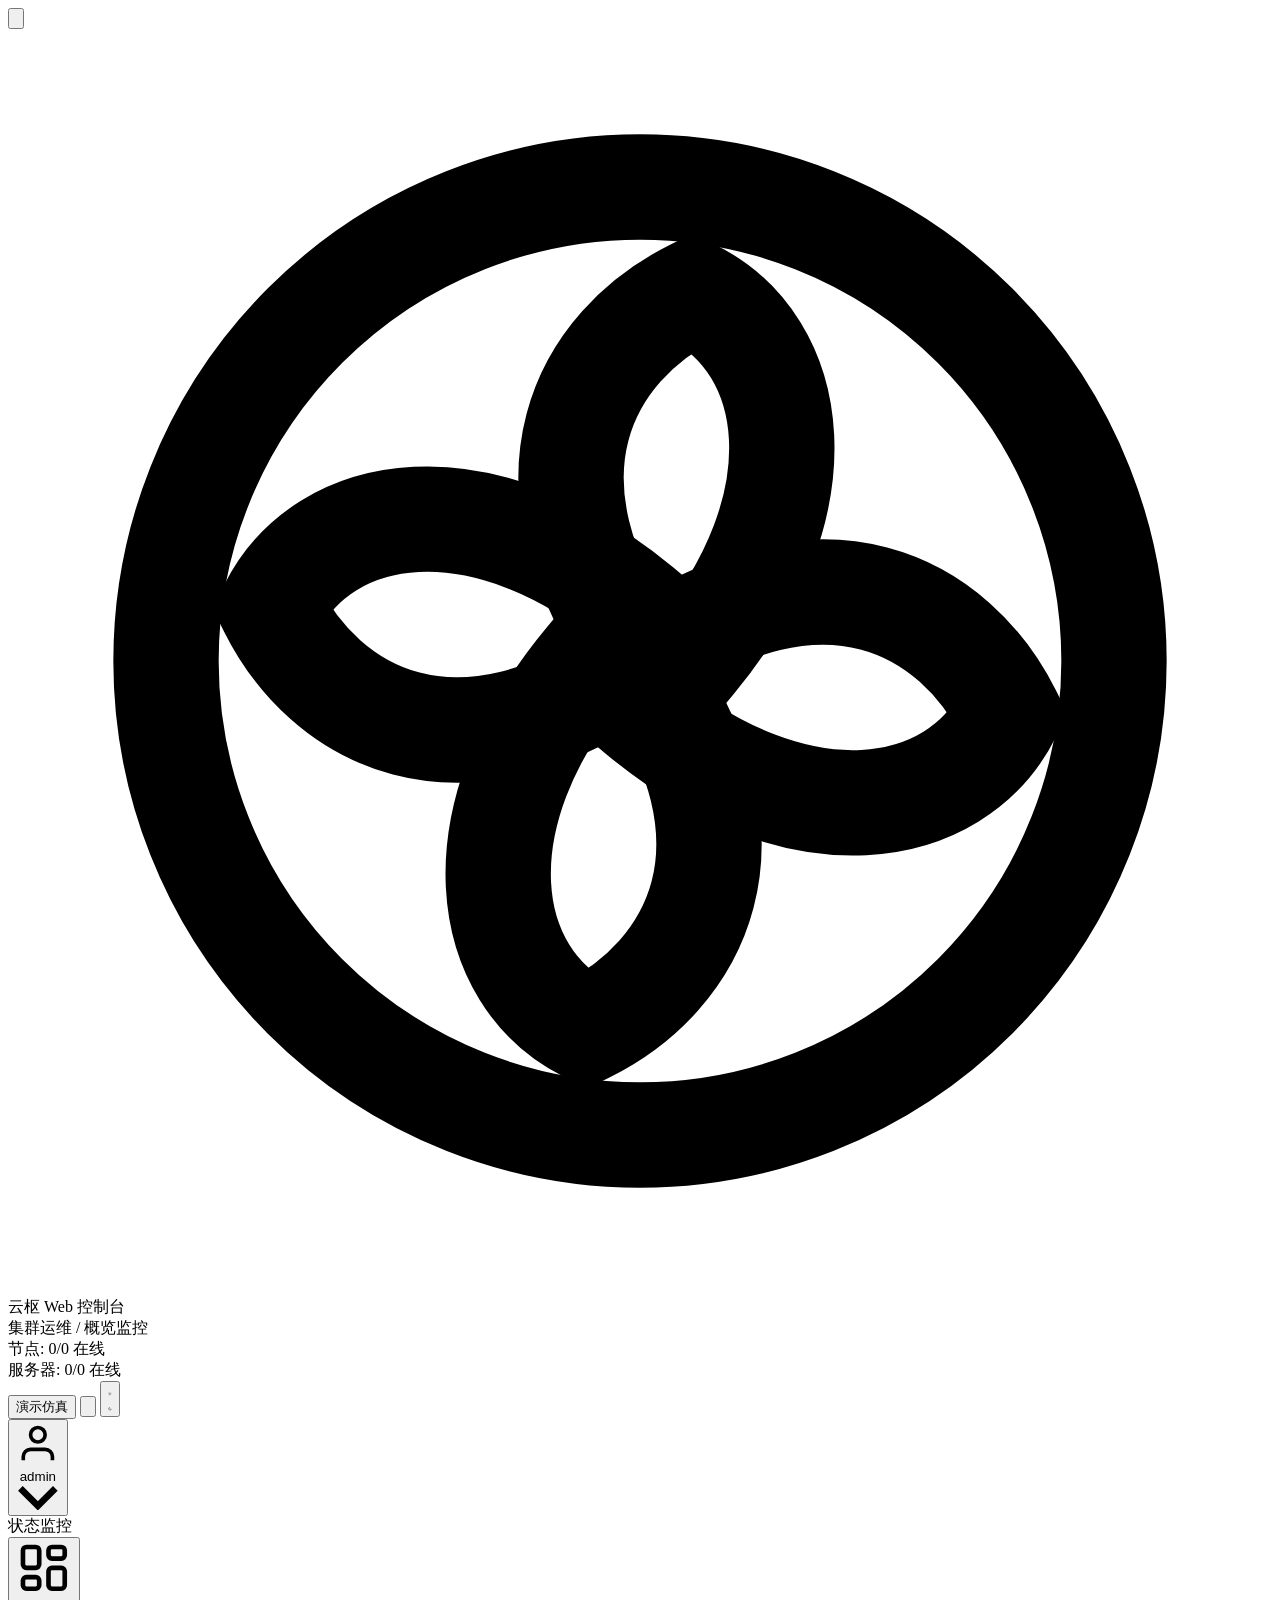
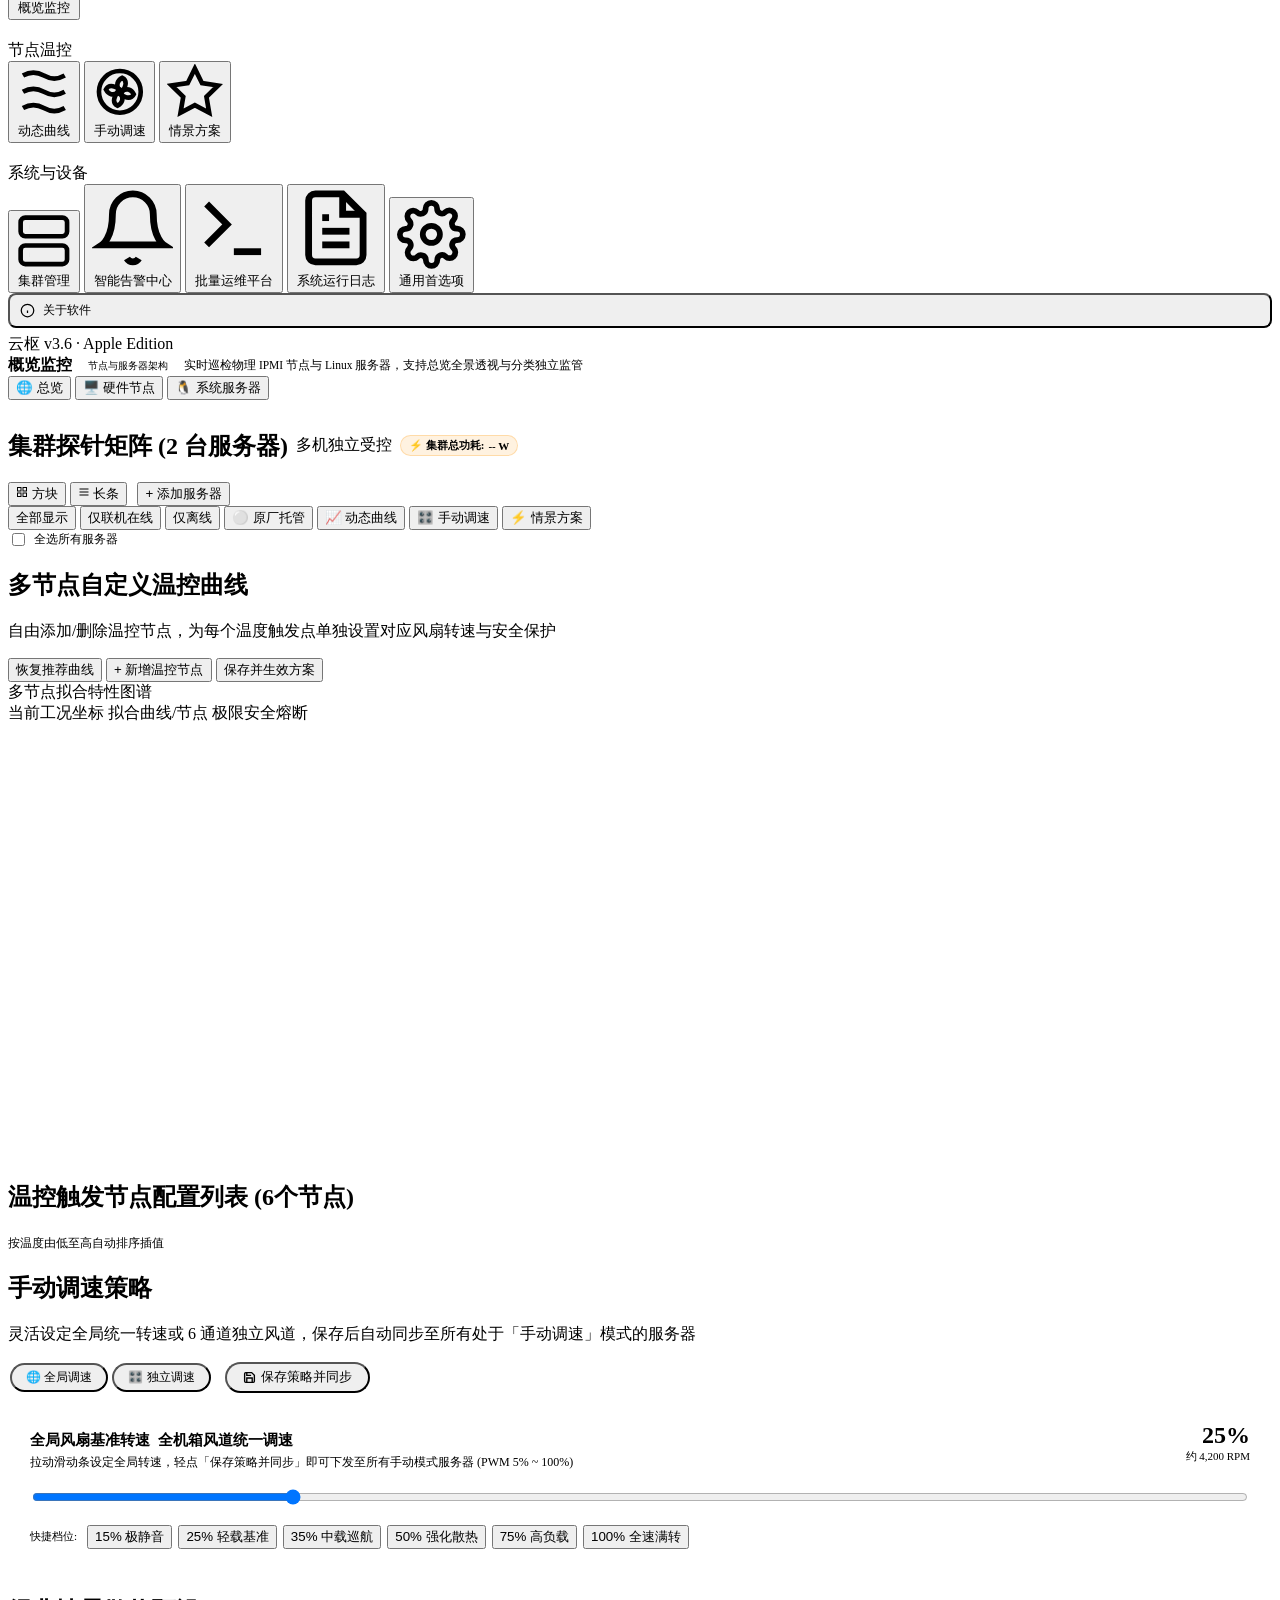
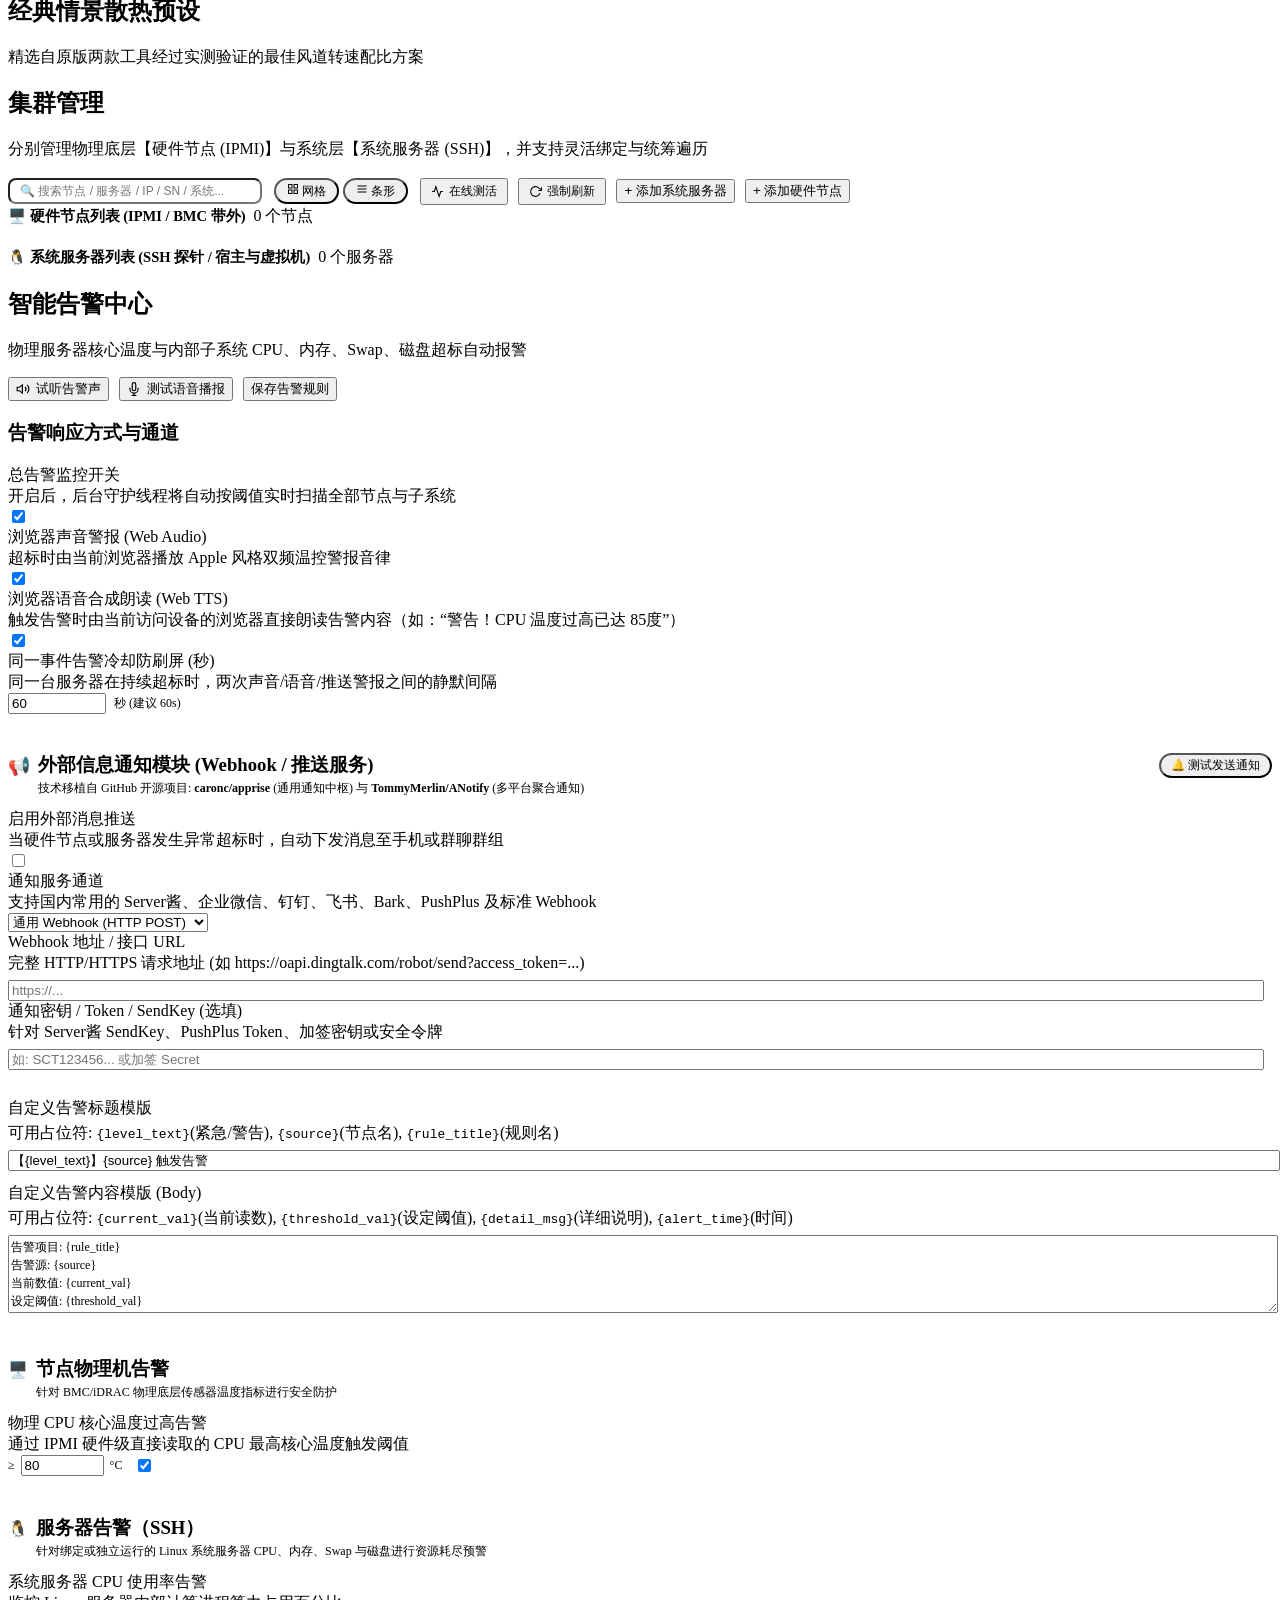
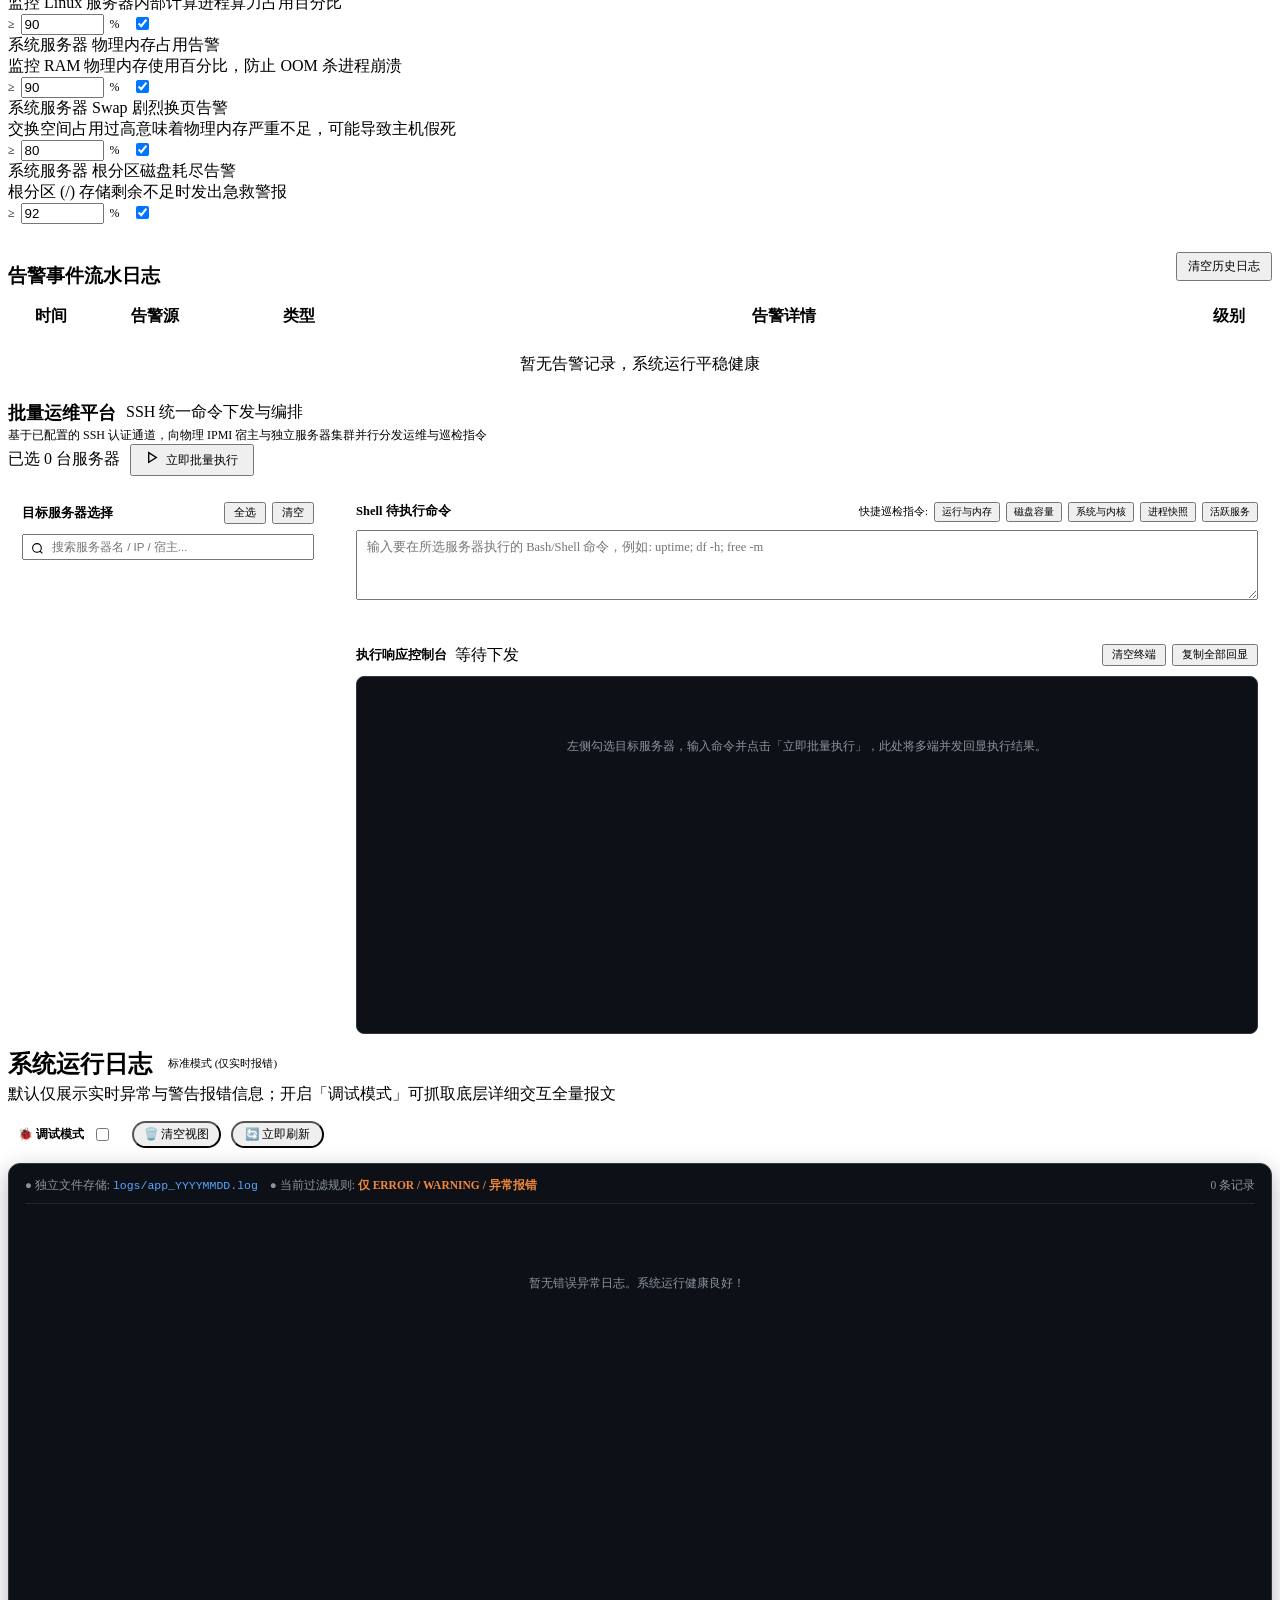
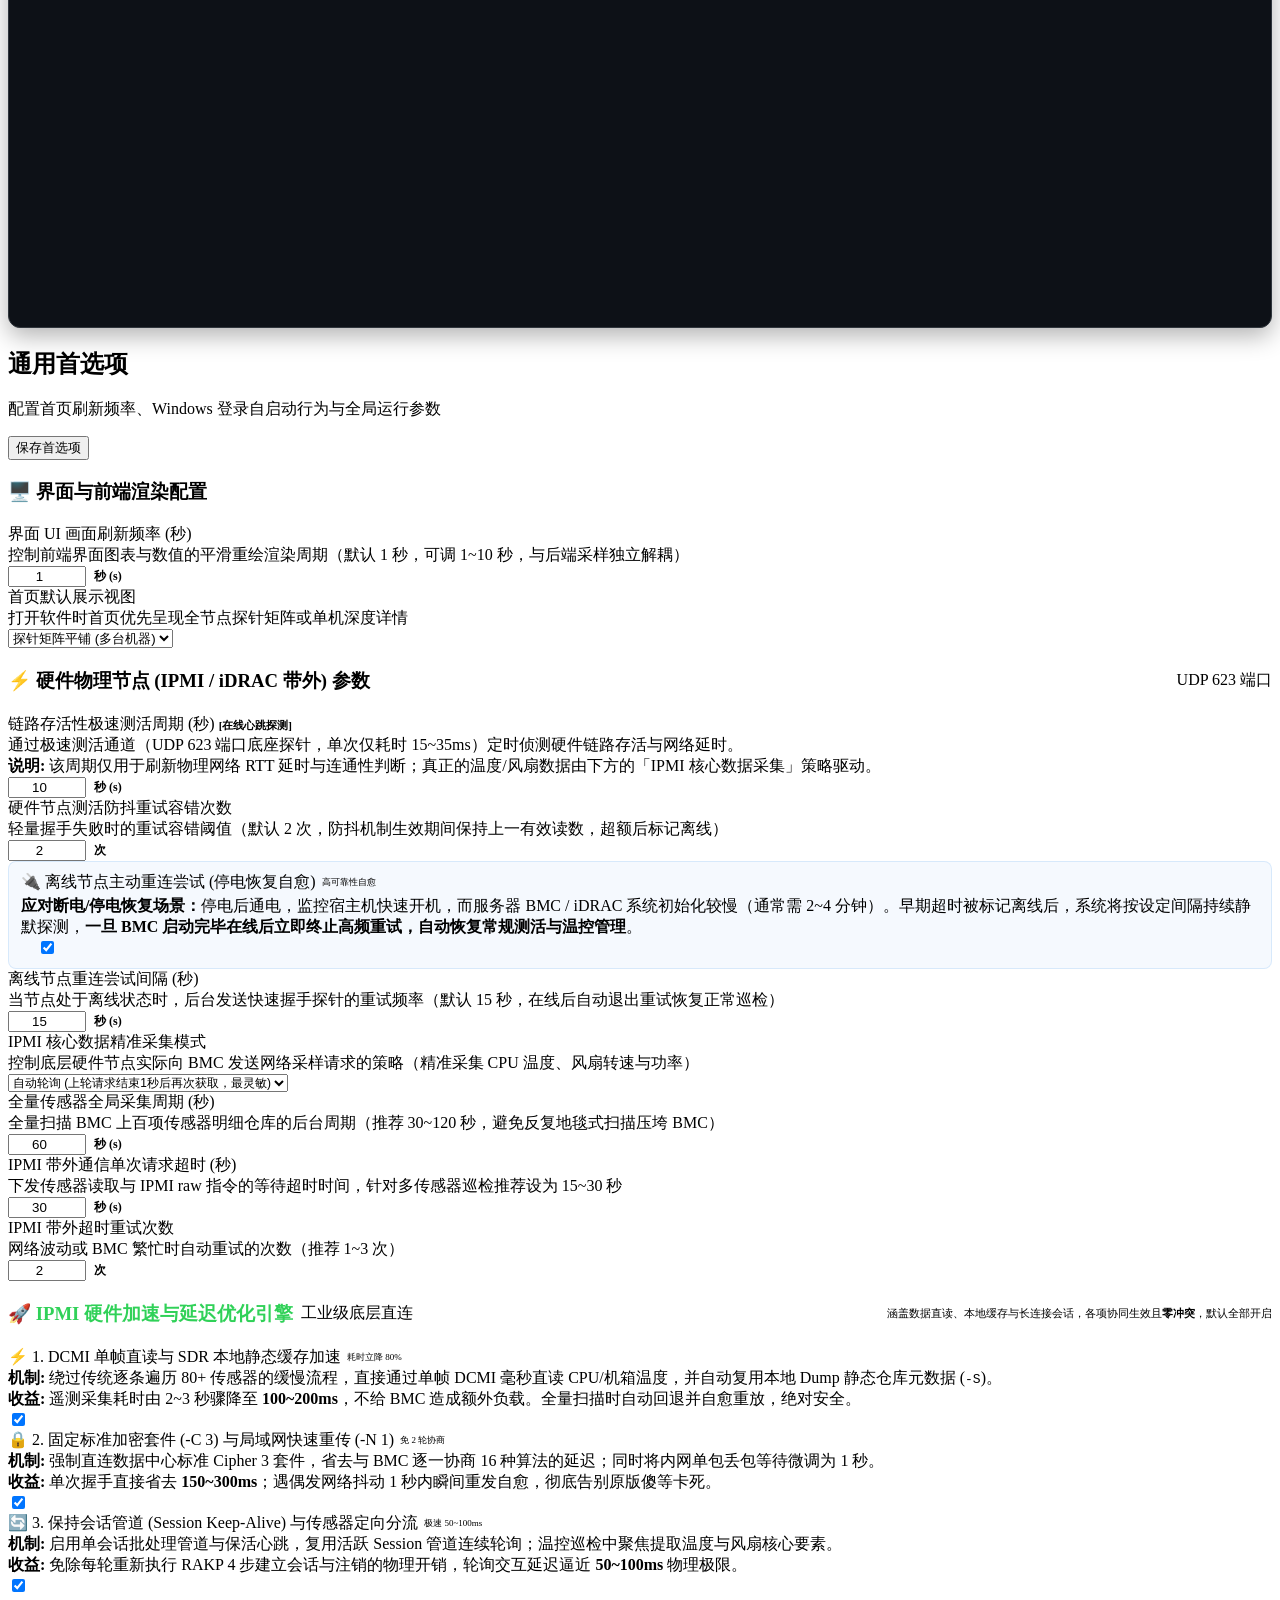
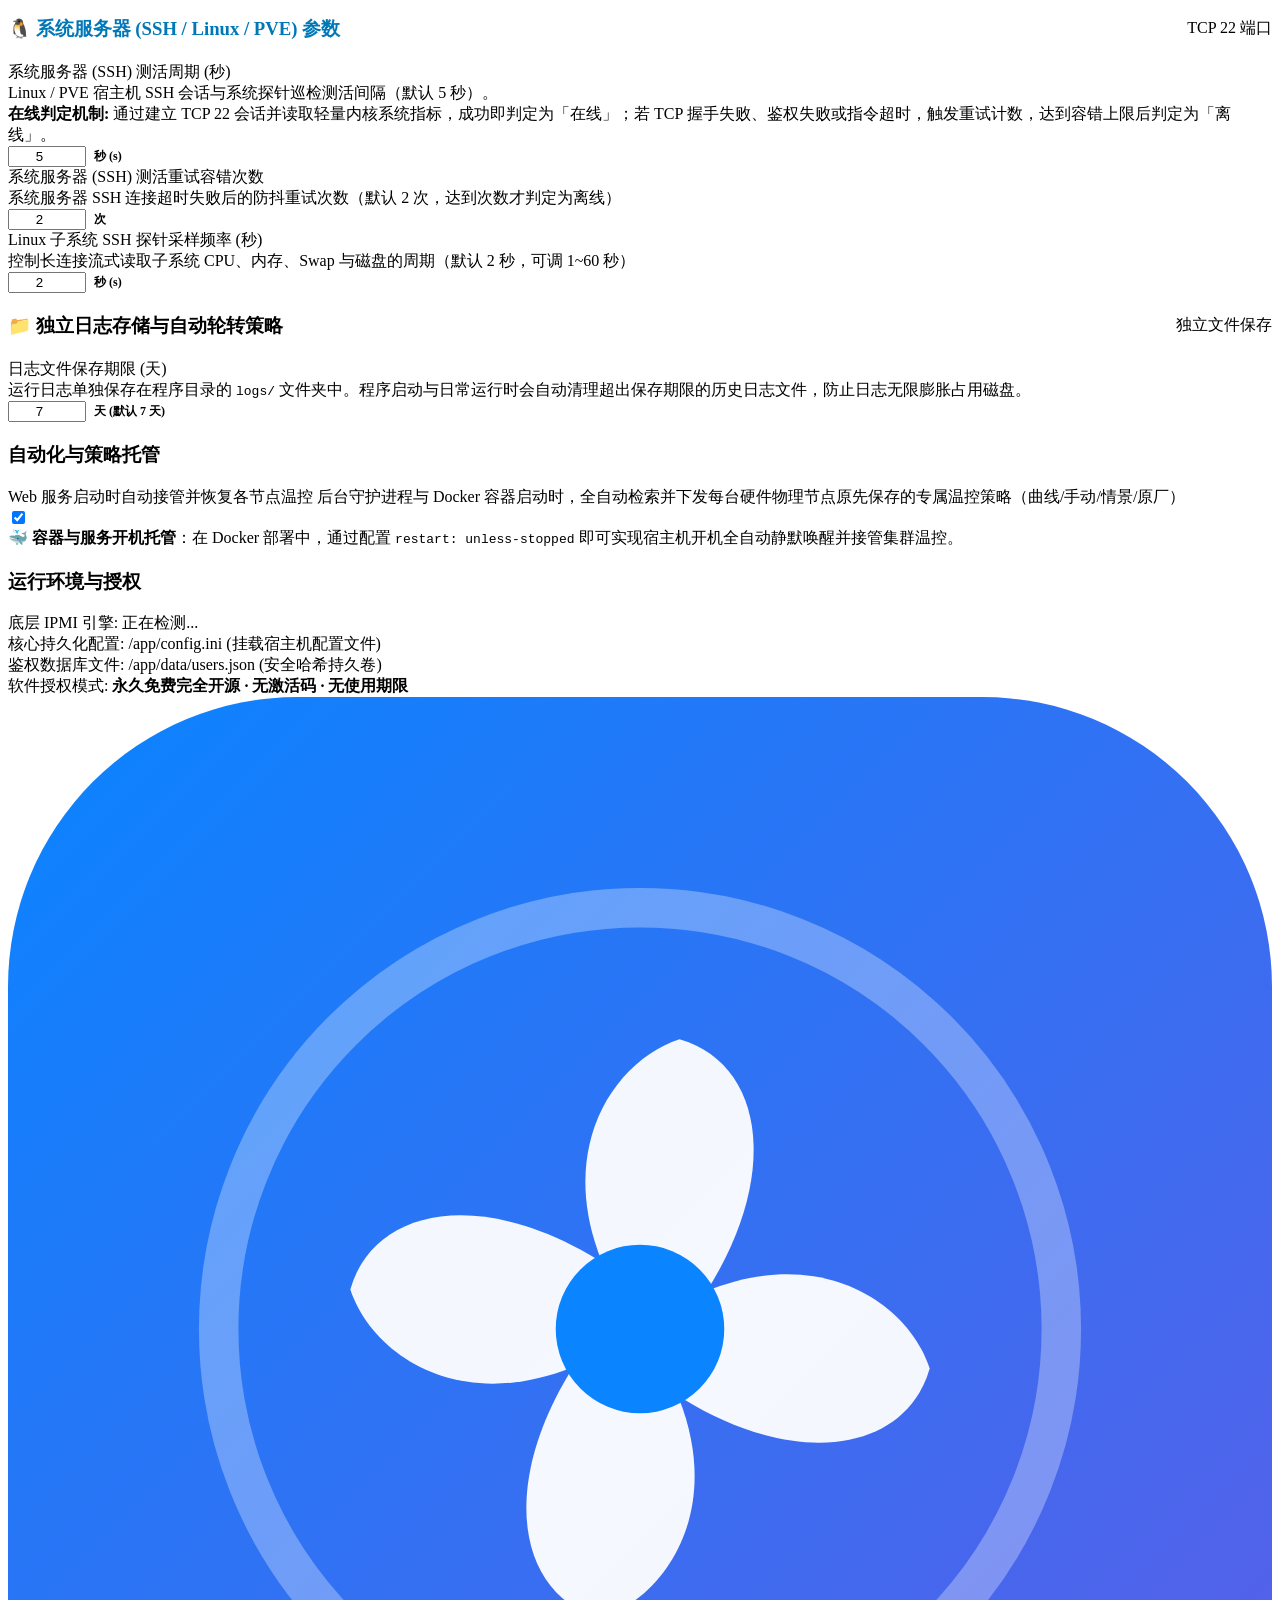
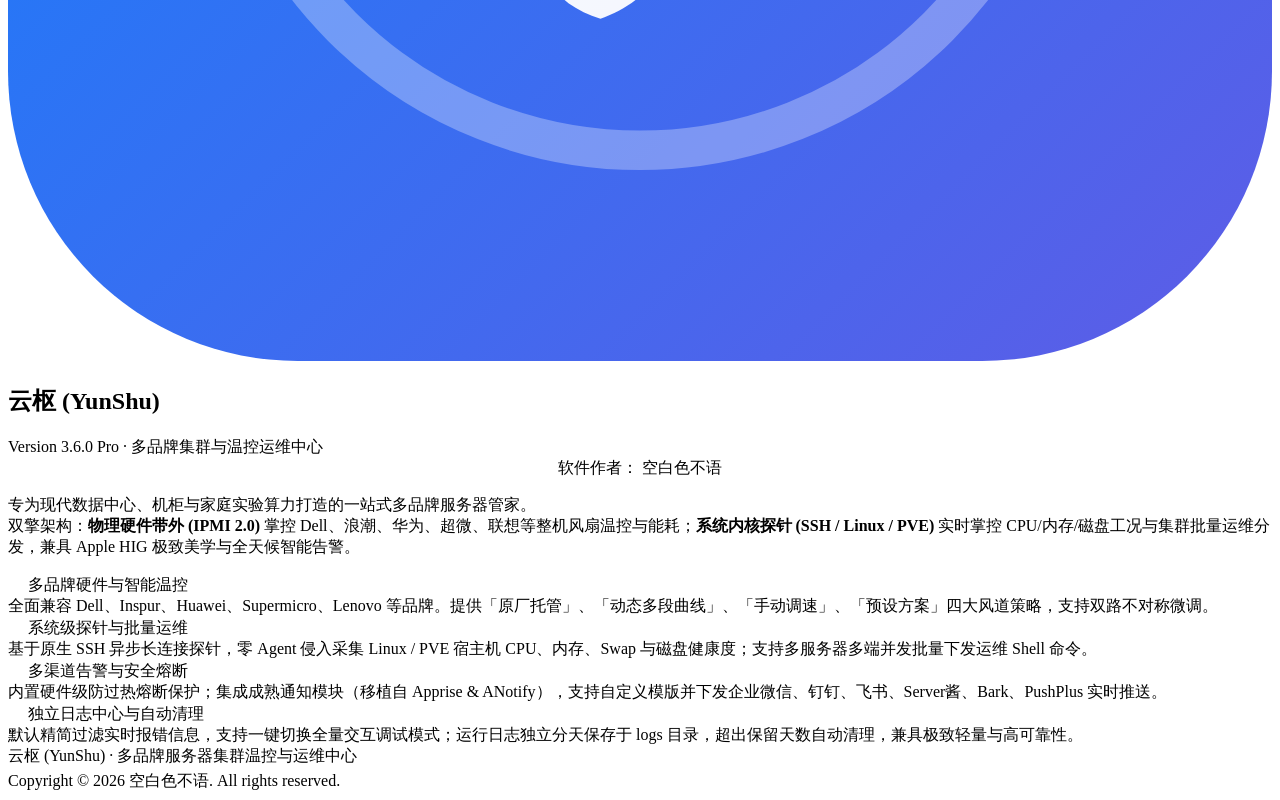
==== commit 25a81b28: "refactor: streamline web console preferences and upgrade to web audio and web speech alert engine" ====
--- a/src/ui/index.html
+++ b/src/ui/index.html
@@ -859,8 +859,8 @@
 
               <div class="form-row-between">
                 <div>
-                  <div class="setting-title">声音/音乐警报</div>
-                  <div class="setting-desc">超标时播放警报音频（内置高音警示或指定自定义 WAV 音乐）</div>
+                  <div class="setting-title">浏览器声音警报 (Web Audio)</div>
+                  <div class="setting-desc">超标时由当前浏览器播放 Apple 风格双频温控警报音律</div>
                 </div>
                 <label class="apple-switch">
                   <input type="checkbox" id="alertSoundEnabled" checked>
@@ -868,31 +868,10 @@
                 </label>
               </div>
 
-              <div class="form-row-between" id="rowAlertSoundType">
-                <div>
-                  <div class="setting-title">警报声音类型</div>
-                  <div class="setting-desc">选择系统内置默认警笛或导入自定义音频文件路径</div>
-                </div>
-                <div style="display:flex; align-items:center; gap:8px;">
-                  <select class="apple-select" id="alertSoundType" style="width:160px;">
-                    <option value="default">系统默认警报音 (Alarm)</option>
-                    <option value="custom">自定义本地 WAV 音频</option>
-                  </select>
-                </div>
-              </div>
-
-              <div class="form-row-between" id="rowCustomSoundPath" style="display:none;">
-                <div style="flex:1; margin-right:16px;">
-                  <div class="setting-title">自定义 WAV 音频路径</div>
-                  <div class="setting-desc">支持输入本地 .wav 完整绝对路径（如 C:\Music\alarm.wav）</div>
-                  <input type="text" class="apple-input" id="alertCustomSoundPath" placeholder="C:\path\to\alert.wav" style="margin-top:6px; width:100%;">
-                </div>
-              </div>
-
-              <div class="form-row-between">
-                <div>
-                  <div class="setting-title">文本朗读语音播报 (TTS)</div>
-                  <div class="setting-desc">触发告警时使用系统语音引擎清晰朗读具体的告警内容（如：“警告！CPU 温度过高已达 85度”）</div>
+              <div class="form-row-between">
+                <div>
+                  <div class="setting-title">浏览器语音合成朗读 (Web TTS)</div>
+                  <div class="setting-desc">触发告警时由当前访问设备的浏览器直接朗读告警内容（如：“警告！CPU 温度过高已达 85度”）</div>
                 </div>
                 <label class="apple-switch">
                   <input type="checkbox" id="alertTtsEnabled" checked>
@@ -1579,25 +1558,14 @@
               </div>
             </div>
 
-            <!-- Auto-start Card -->
+            <!-- Auto-start & Persistence Card -->
             <div class="apple-card form-card max-w-card" style="margin-bottom: 20px;">
-              <h3 class="section-subtitle">自动化与系统自启</h3>
+              <h3 class="section-subtitle">自动化与策略托管</h3>
               
               <div class="switch-row">
                 <div class="switch-text">
-                  <span class="switch-title">随操作系统开机自动启动</span>
-                  <span class="switch-desc">用户登录系统时，自动在后台静默运行并恢复集群监管</span>
-                </div>
-                <label class="apple-switch">
-                  <input type="checkbox" id="chkAutoStart">
-                  <span class="switch-slider"></span>
-                </label>
-              </div>
-
-              <div class="switch-row">
-                <div class="switch-text">
-                  <span class="switch-title">启动后自动激活此前配置的温控设定</span>
-                  <span class="switch-desc">程序自启动后，自动继承并下发每台硬件节点原先保存的专属温控策略（曲线/手动/情景/原厂）</span>
+                  <span class="switch-title">Web 服务启动时自动接管并恢复各节点温控</span>
+                  <span class="switch-desc">后台守护进程与 Docker 容器启动时，全自动检索并下发每台硬件物理节点原先保存的专属温控策略（曲线/手动/情景/原厂）</span>
                 </div>
                 <label class="apple-switch">
                   <input type="checkbox" id="chkAutoStartRestoreSaved" checked>
@@ -1605,8 +1573,8 @@
                 </label>
               </div>
 
-              <div class="autostart-status-tip" id="autostartStatusTip">
-                当前自启状态: 正在检测系统注册表...
+              <div class="autostart-status-tip" id="autostartStatusTip" style="border-color: rgba(10, 132, 255, 0.4);">
+                🐳 <strong>容器与服务开机托管</strong>：在 Docker 部署中，通过配置 <code>restart: unless-stopped</code> 即可实现宿主机开机全自动静默唤醒并接管集群温控。
               </div>
             </div>
 
@@ -1619,8 +1587,12 @@
                   <span class="info-value code-font" id="cfgIpmitoolPath">正在检测...</span>
                 </div>
                 <div class="info-row">
-                  <span class="info-label">配置文件位置:</span>
-                  <span class="info-value code-font">当前目录 ./config.ini (完整兼容旧版)</span>
+                  <span class="info-label">核心持久化配置:</span>
+                  <span class="info-value code-font">/app/config.ini (挂载宿主机配置文件)</span>
+                </div>
+                <div class="info-row">
+                  <span class="info-label">鉴权数据库文件:</span>
+                  <span class="info-value code-font">/app/data/users.json (安全哈希持久卷)</span>
                 </div>
                 <div class="info-row">
                   <span class="info-label">软件授权模式:</span>
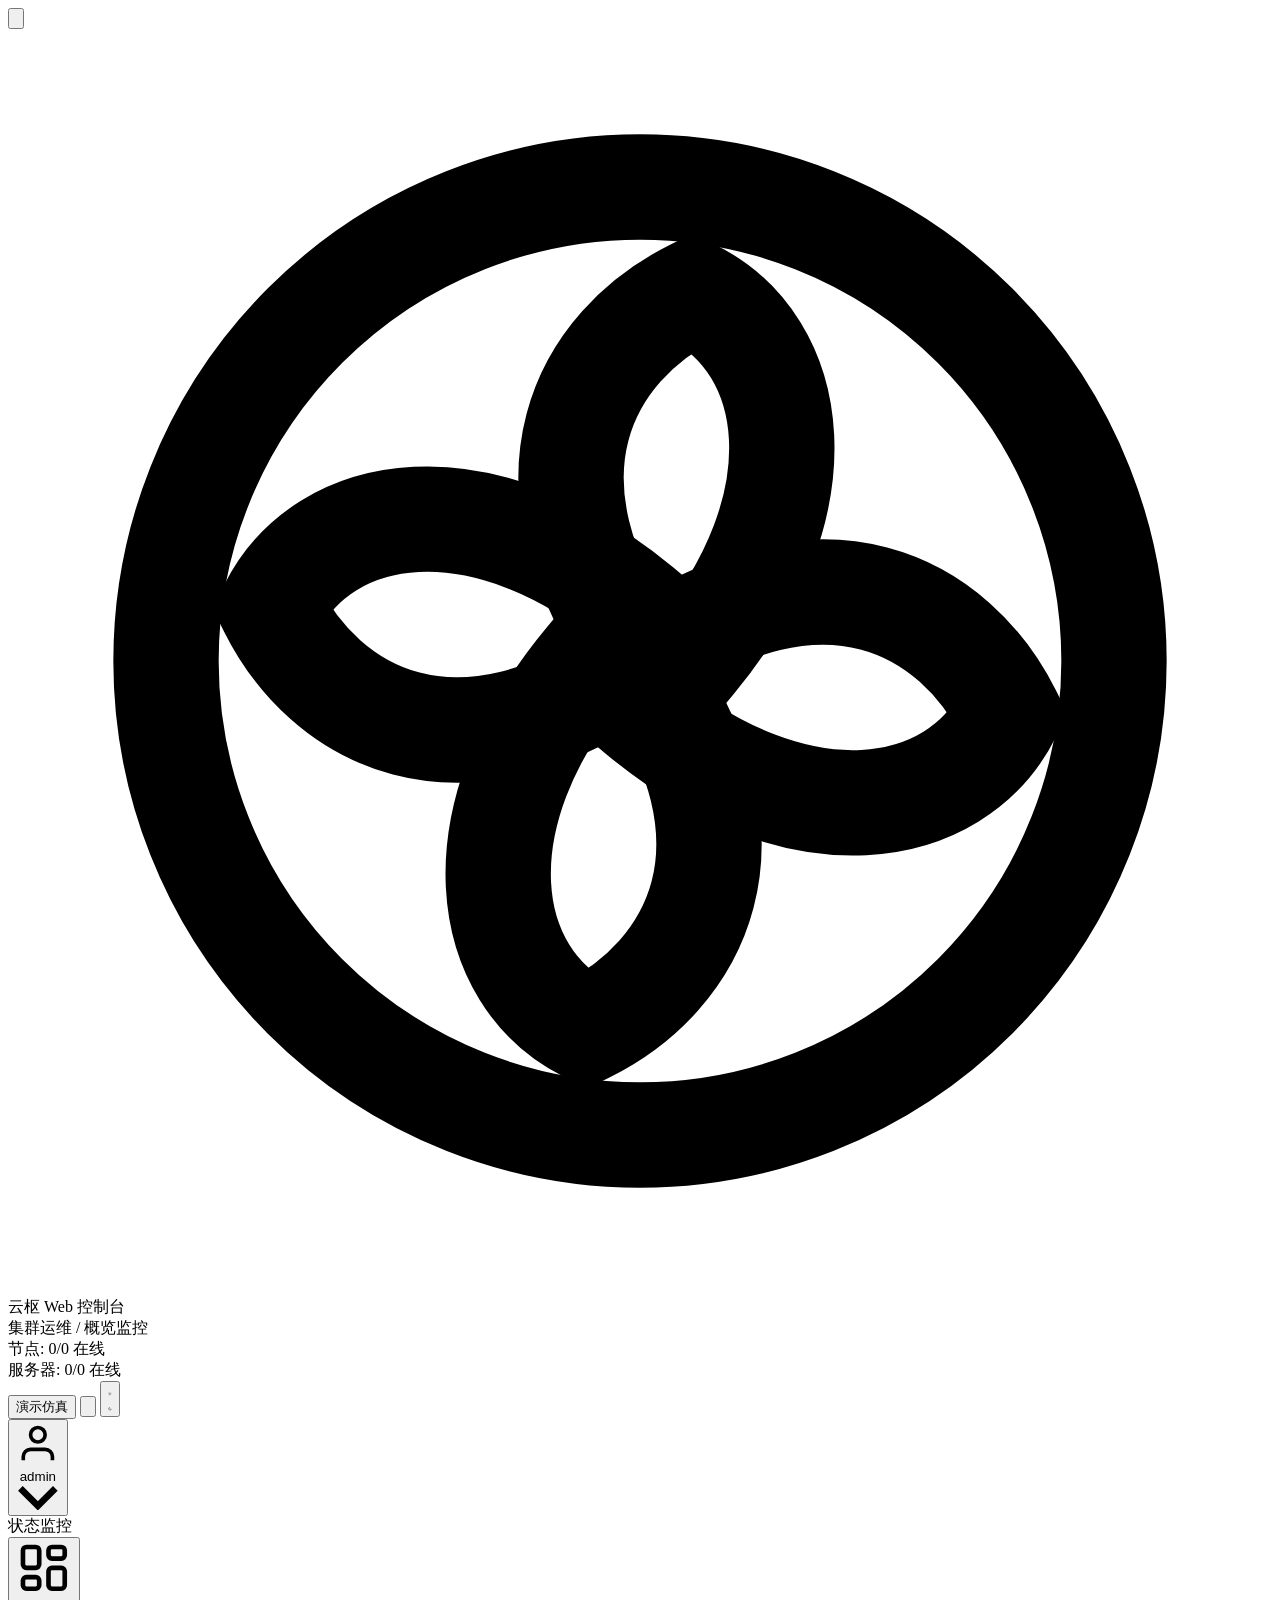
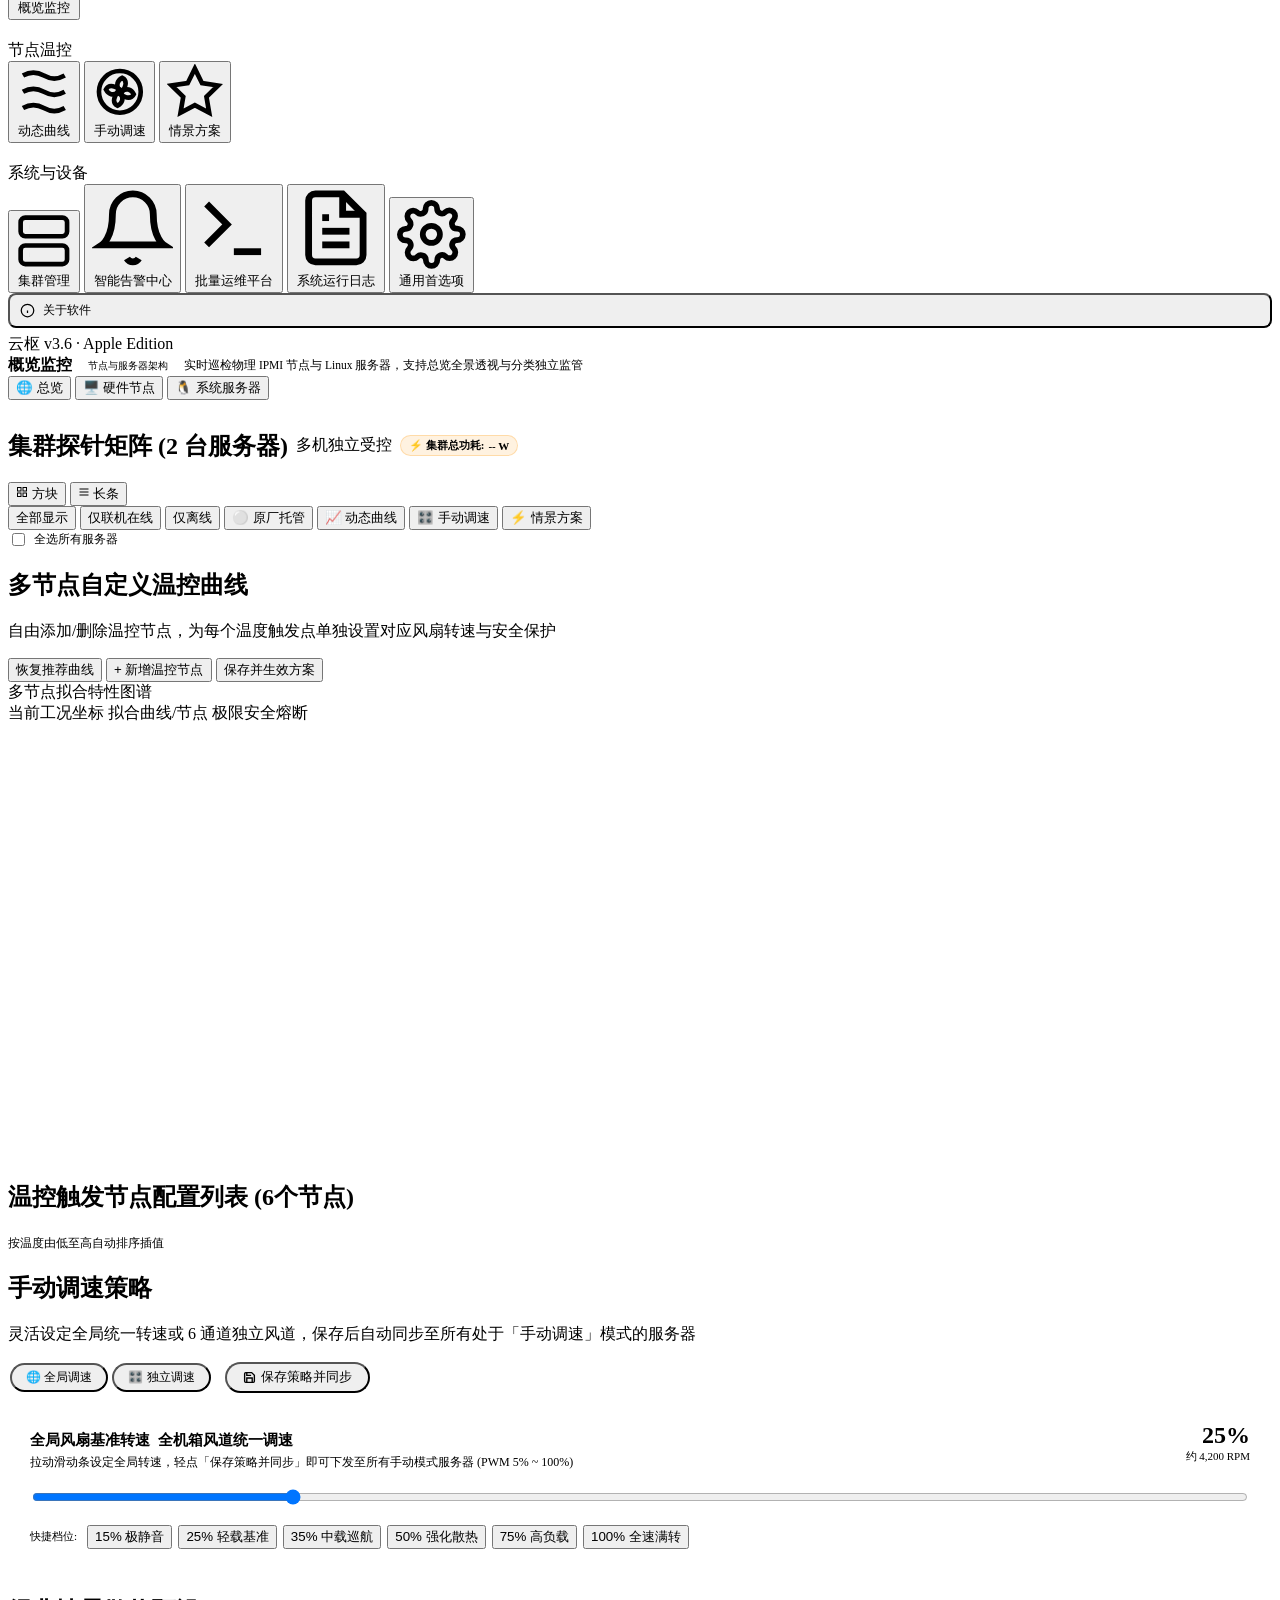
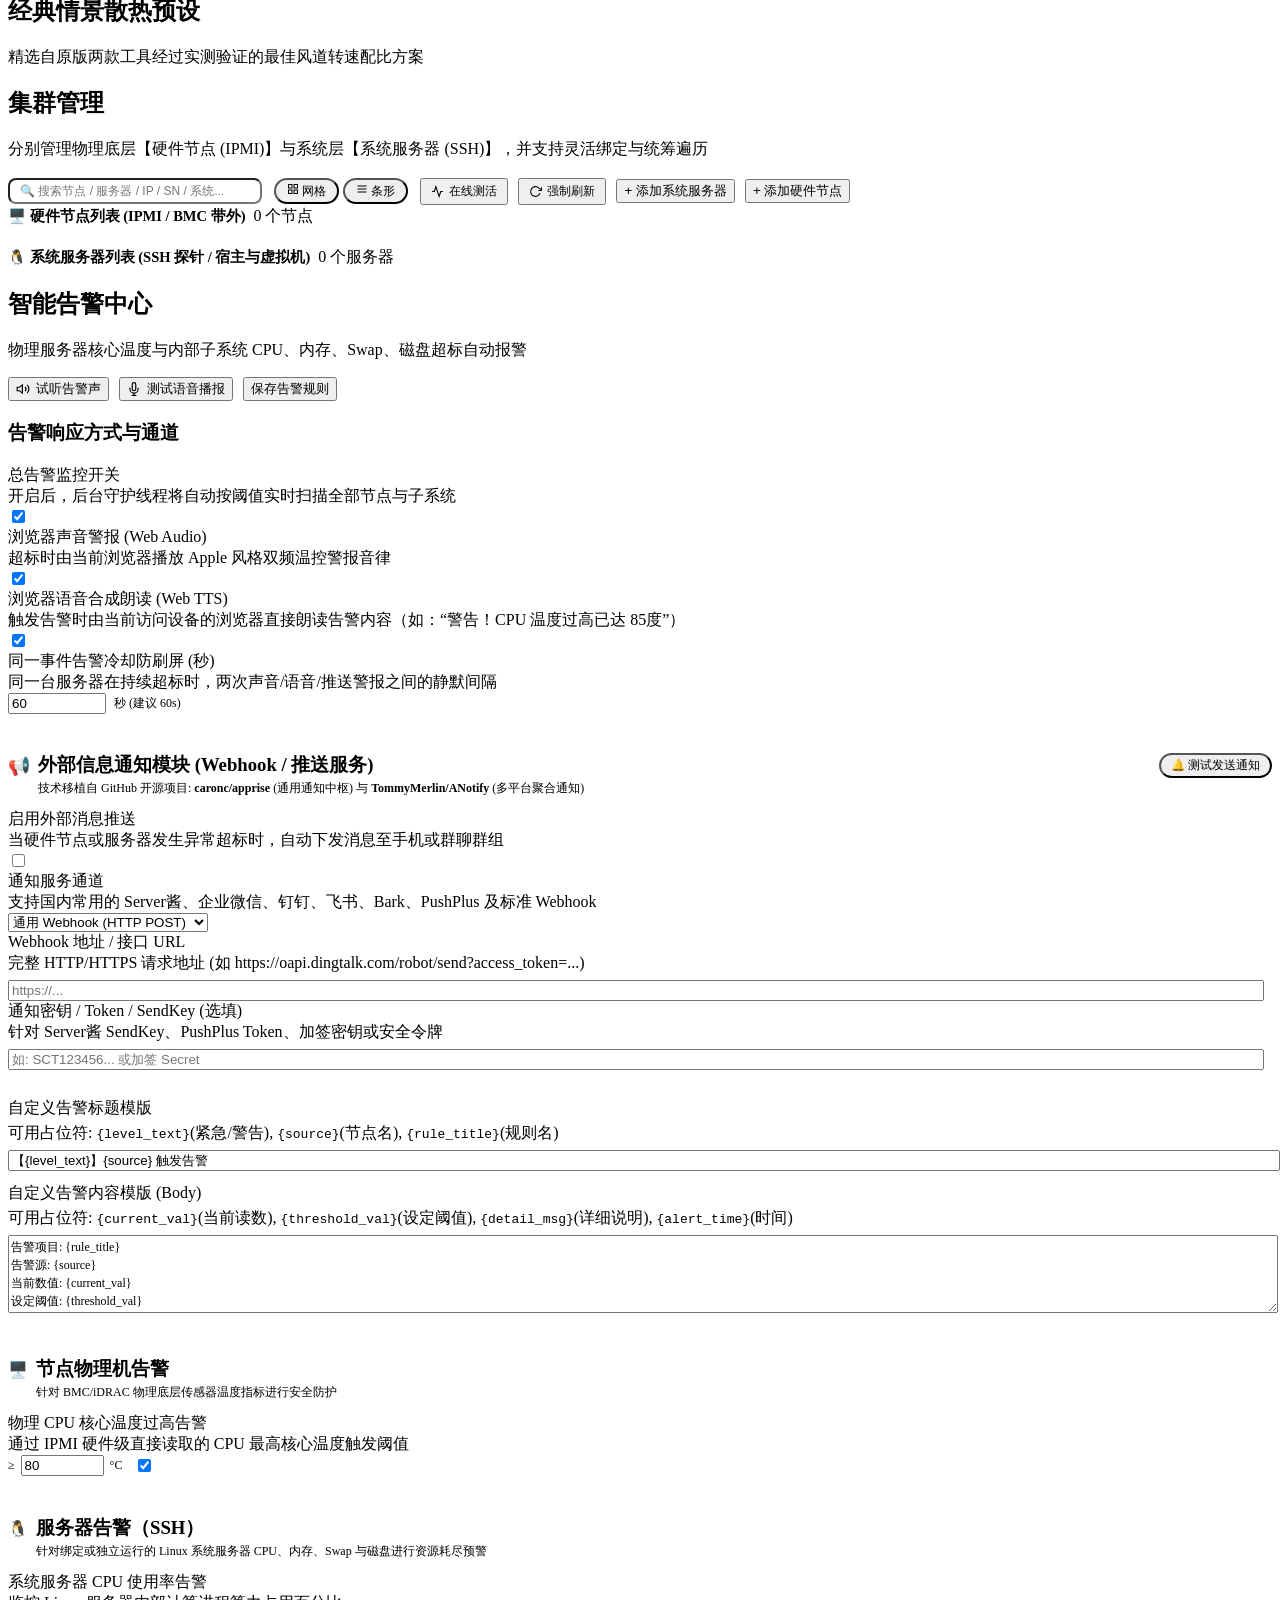
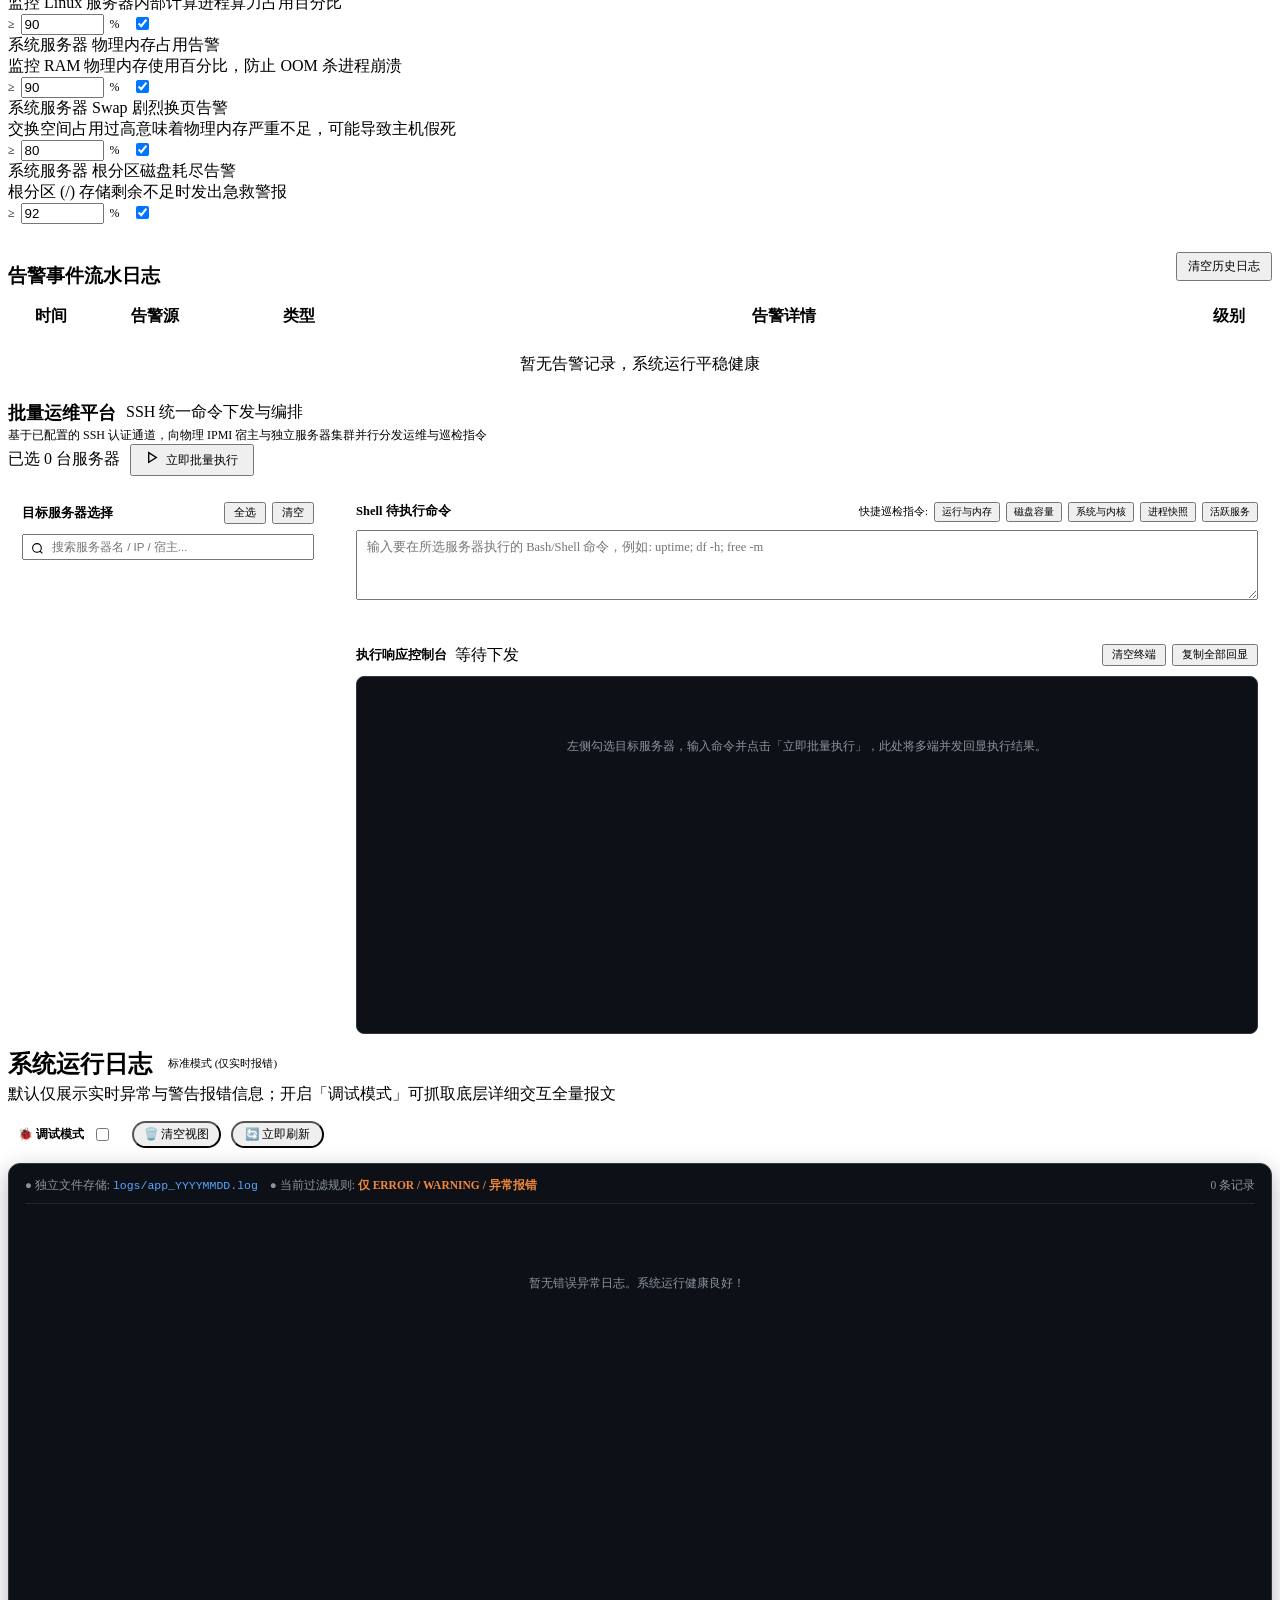
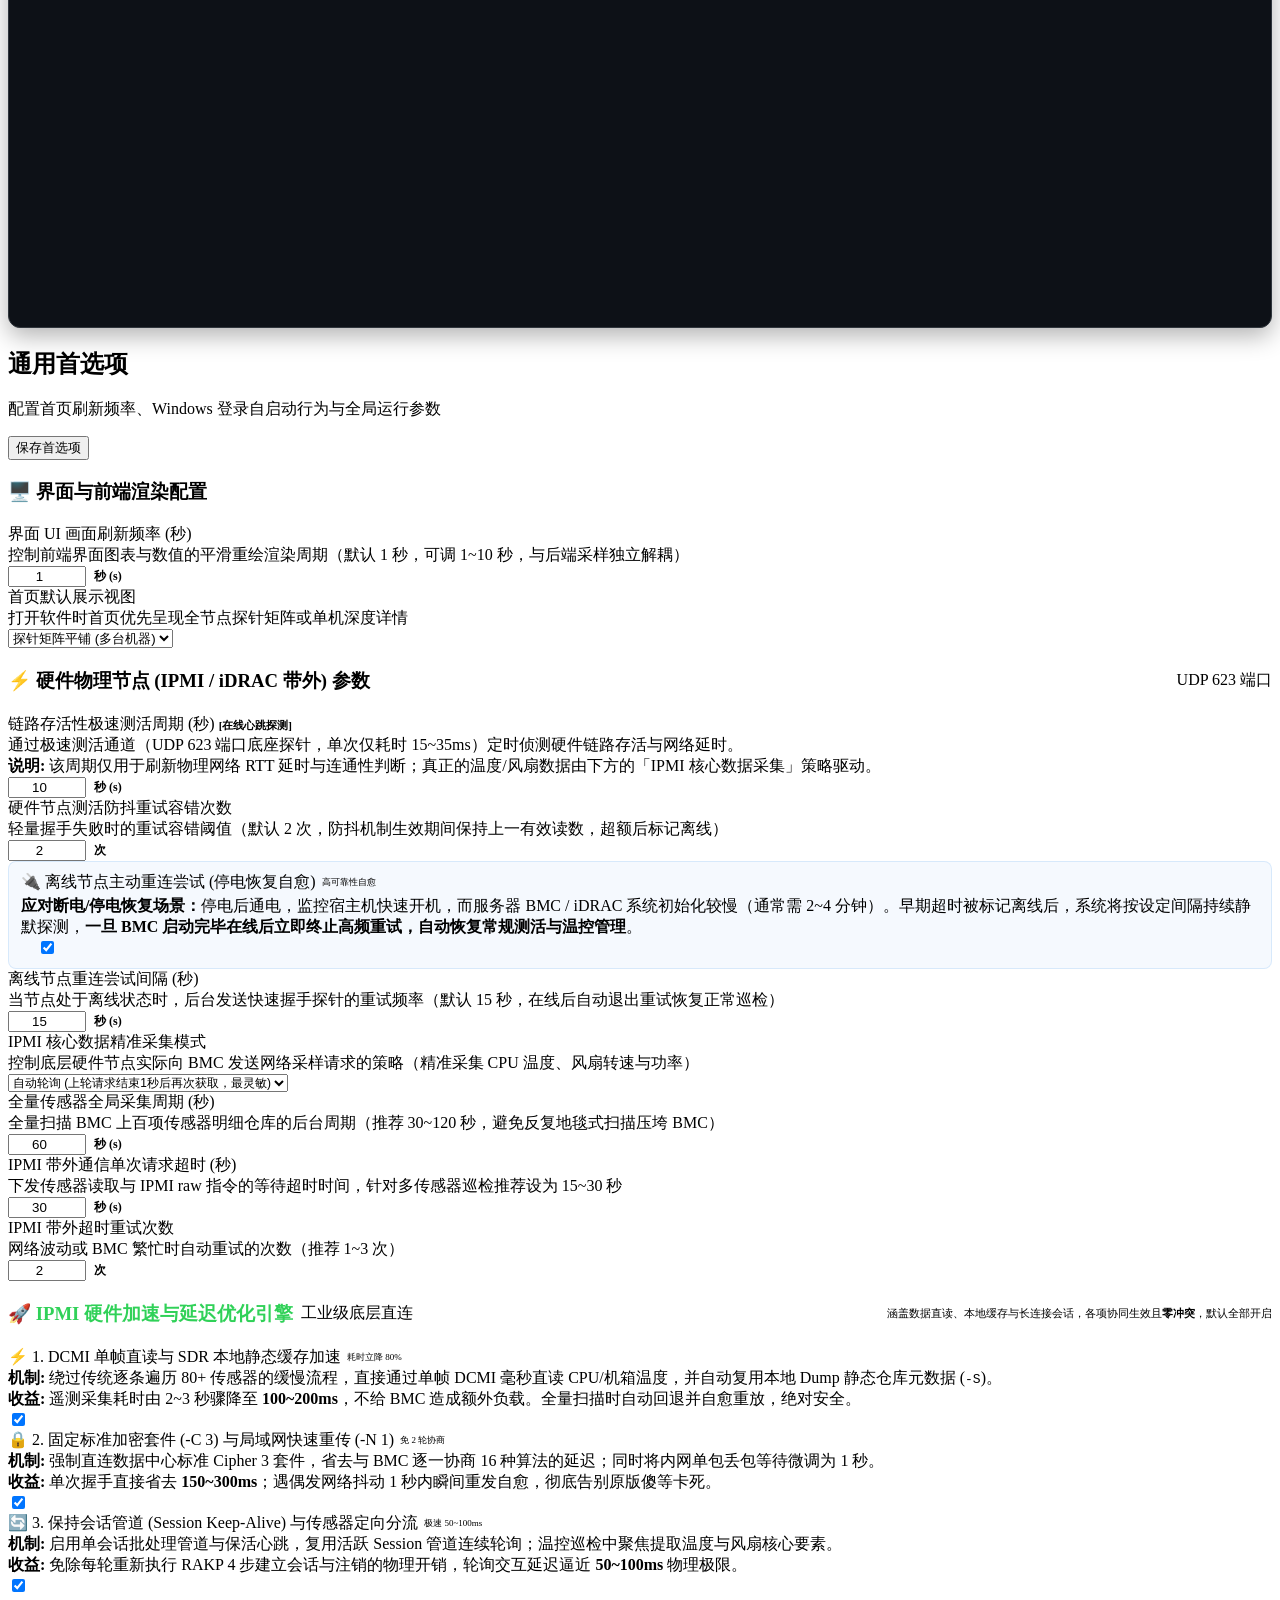
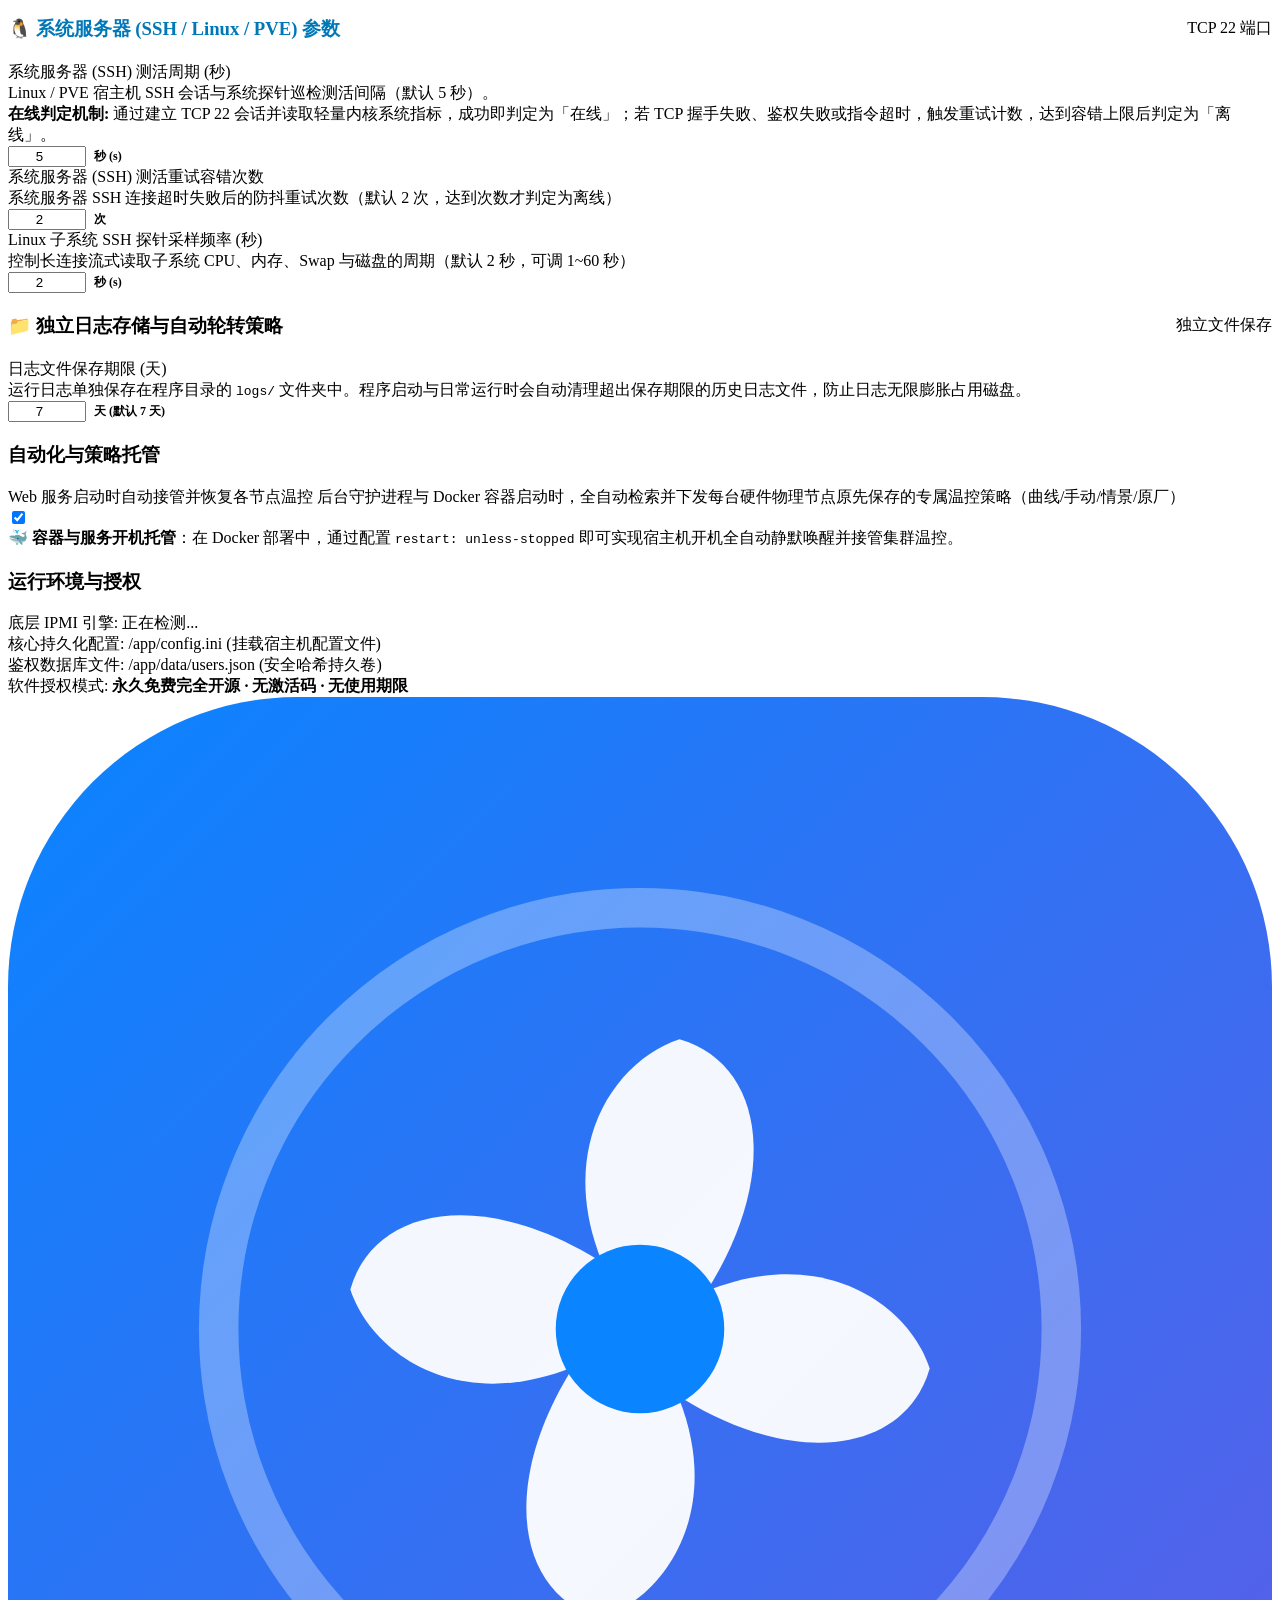
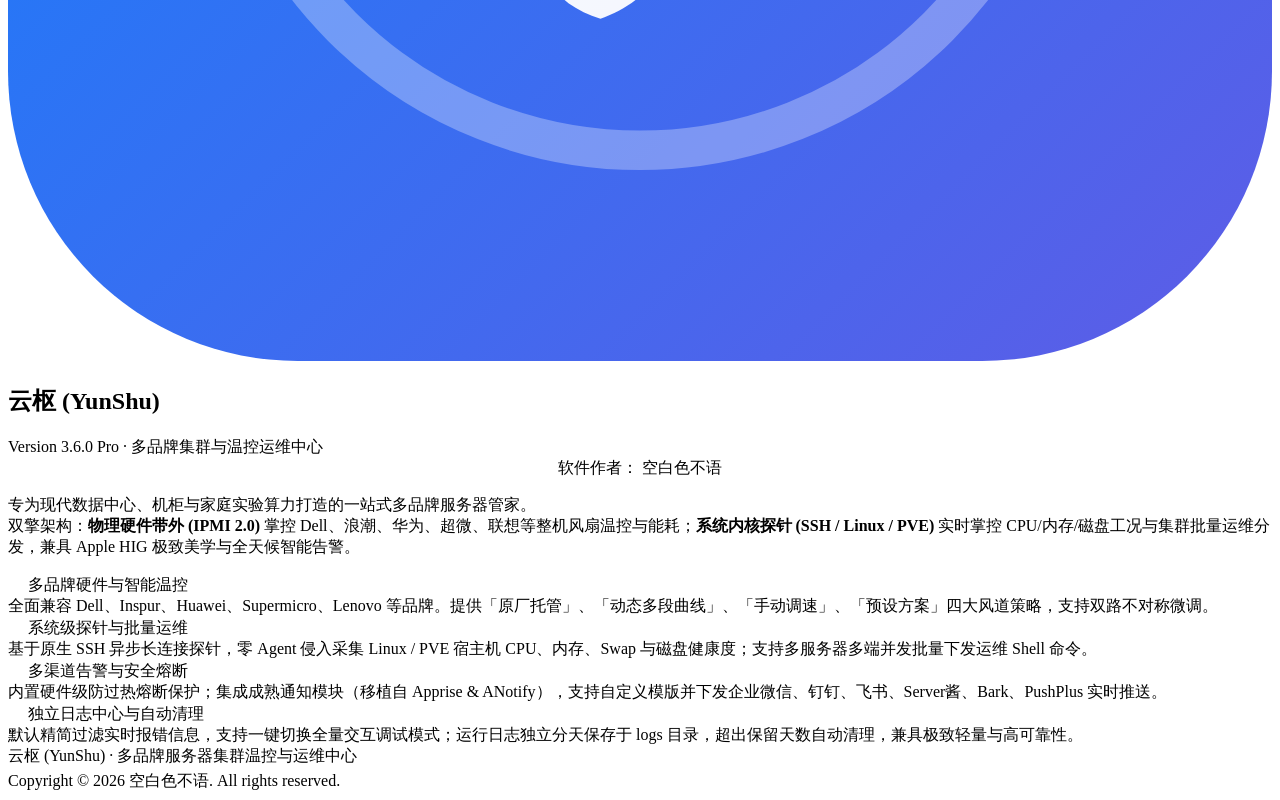
==== commit b46b321c: "refactor: remove redundant Add Server button from Overview Monitoring dashboard" ====
--- a/src/ui/index.html
+++ b/src/ui/index.html
@@ -331,7 +331,6 @@
                     <span>长条</span>
                   </button>
                 </div>
-                <button class="secondary-btn" id="btnAddServerQuick">+ 添加服务器</button>
               </div>
             </div>
 
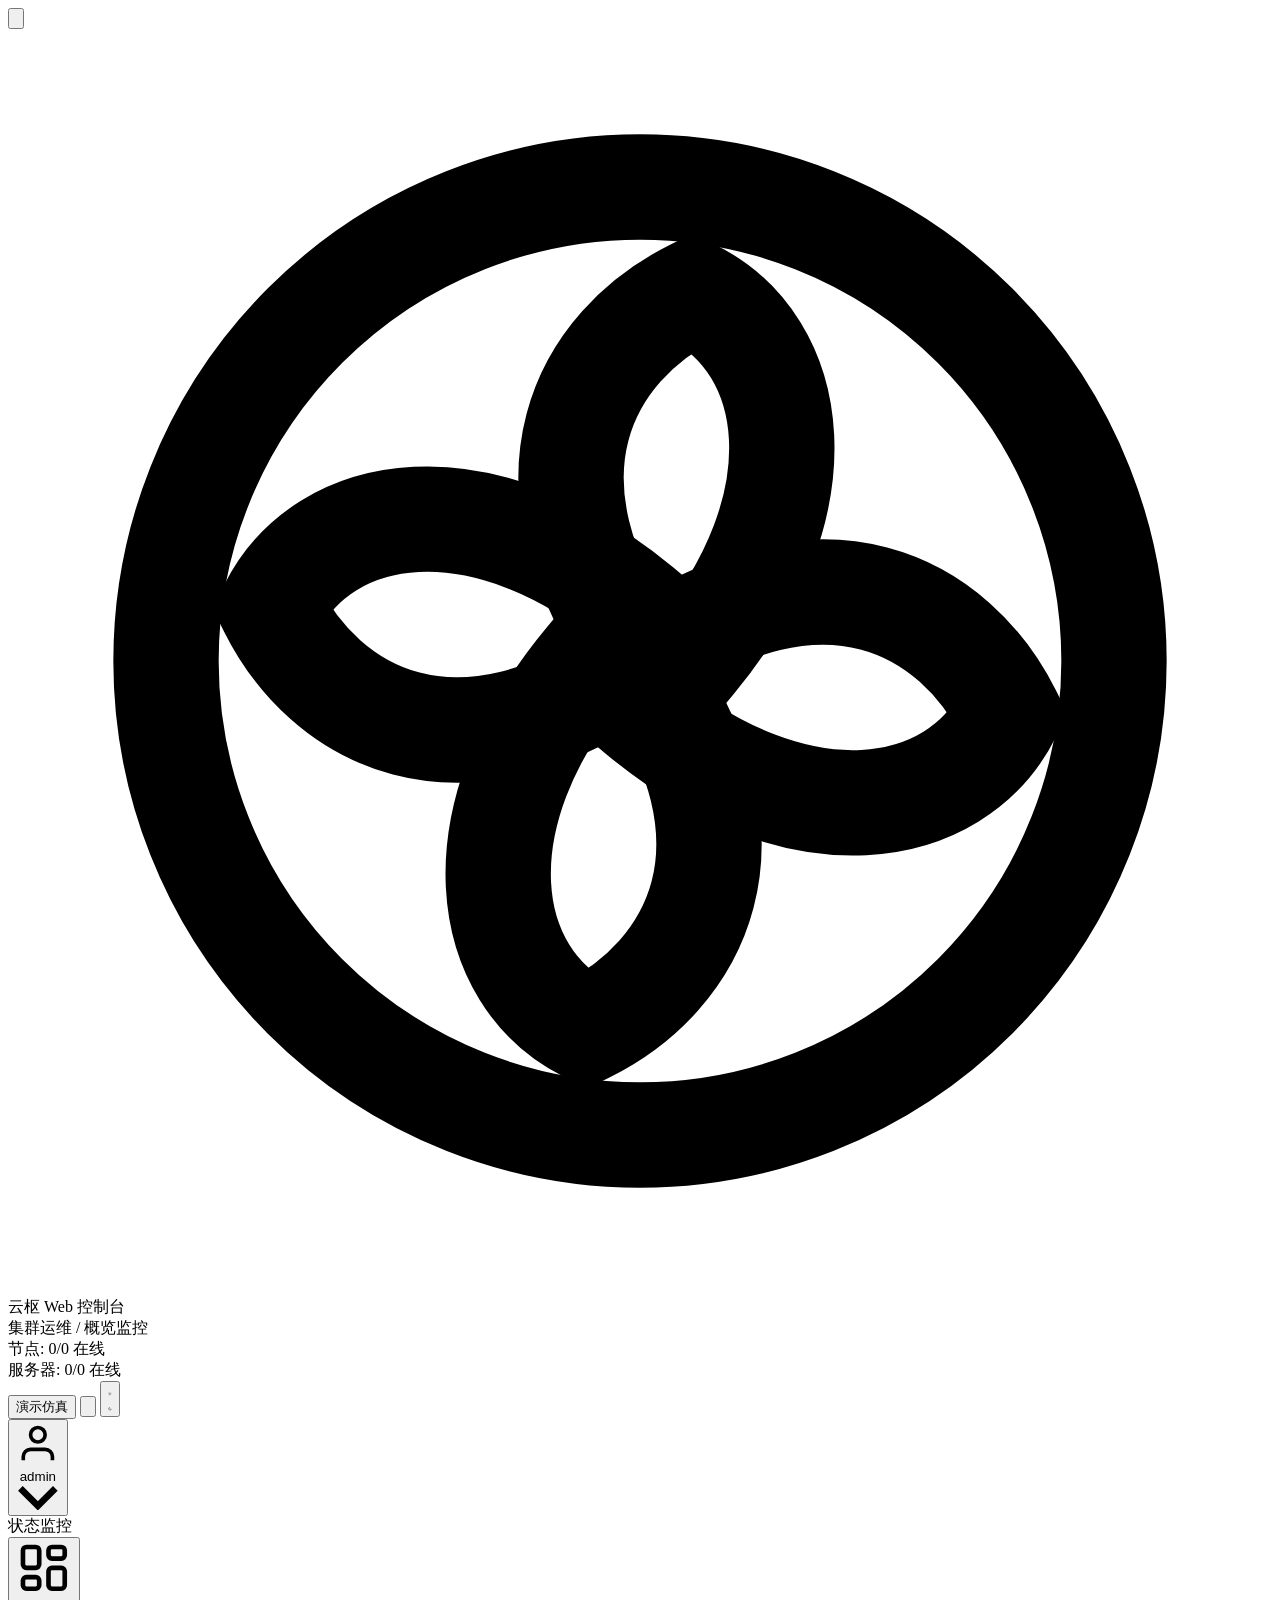
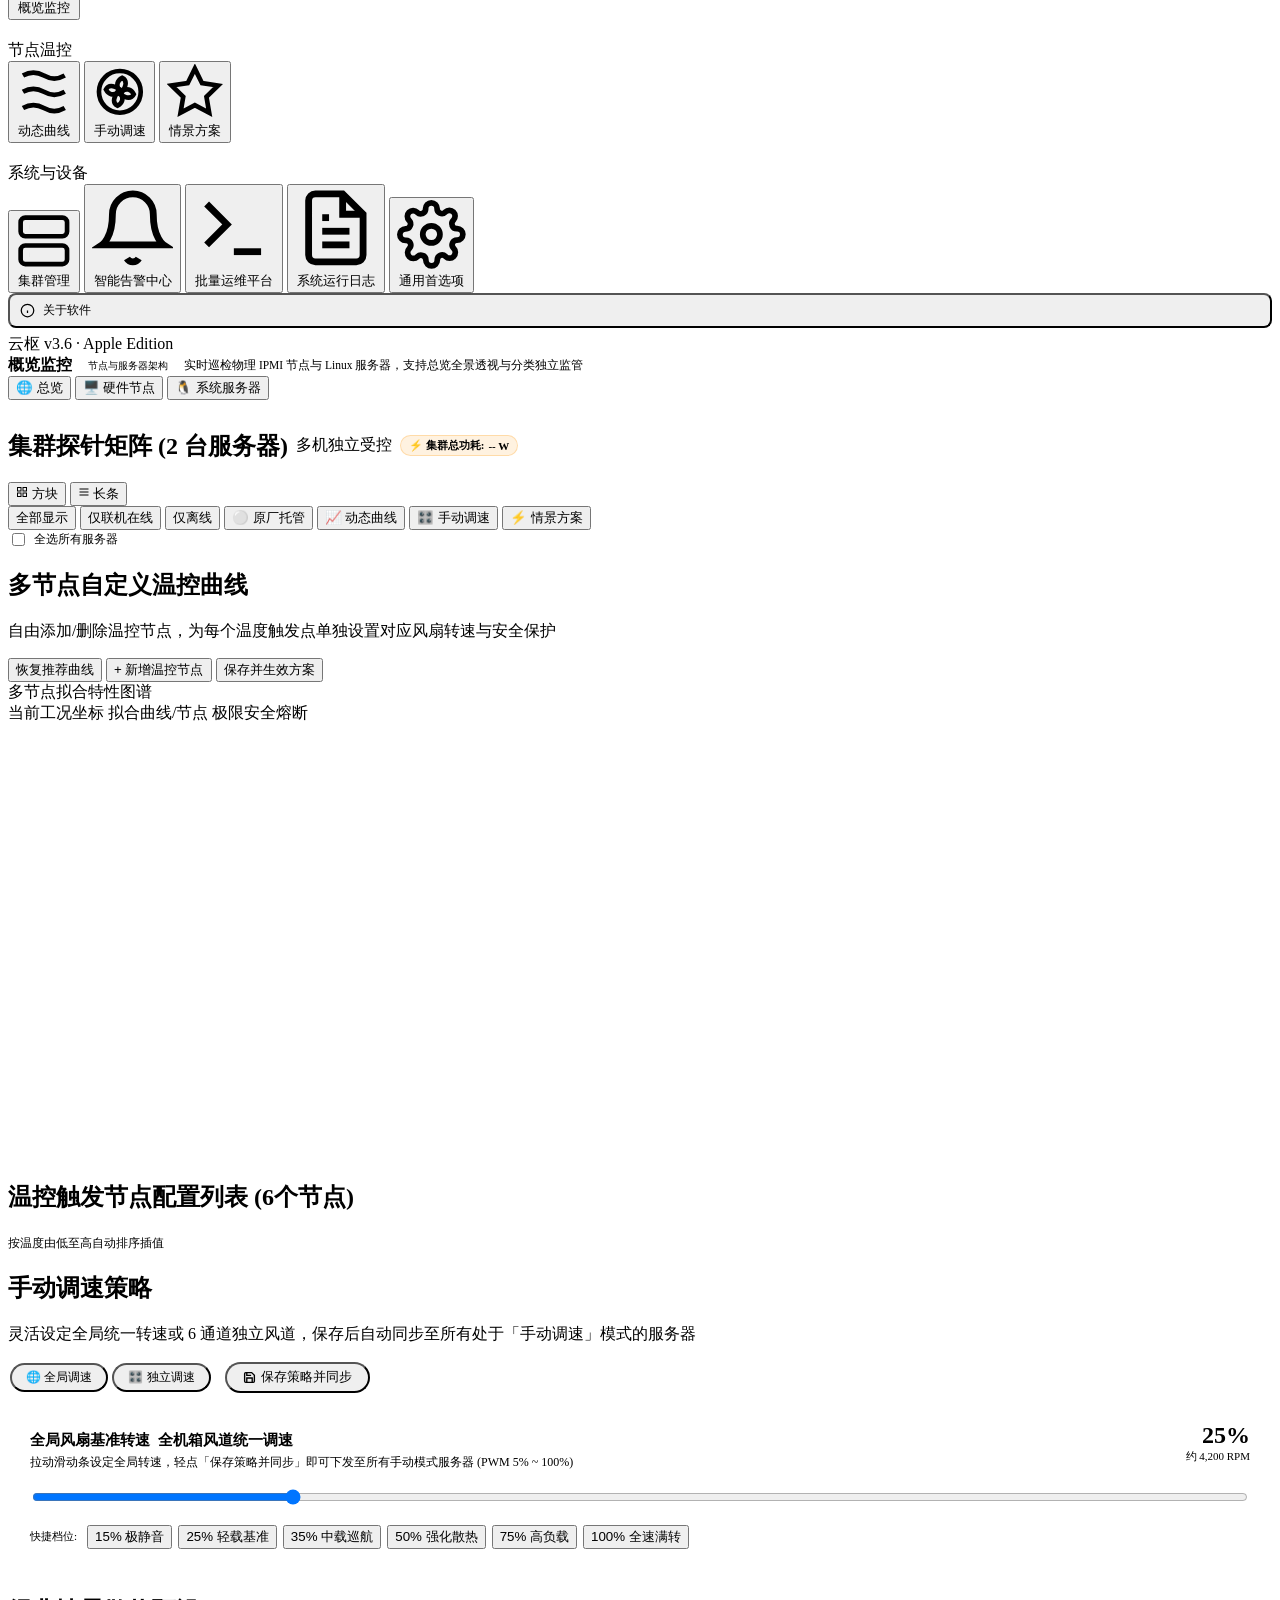
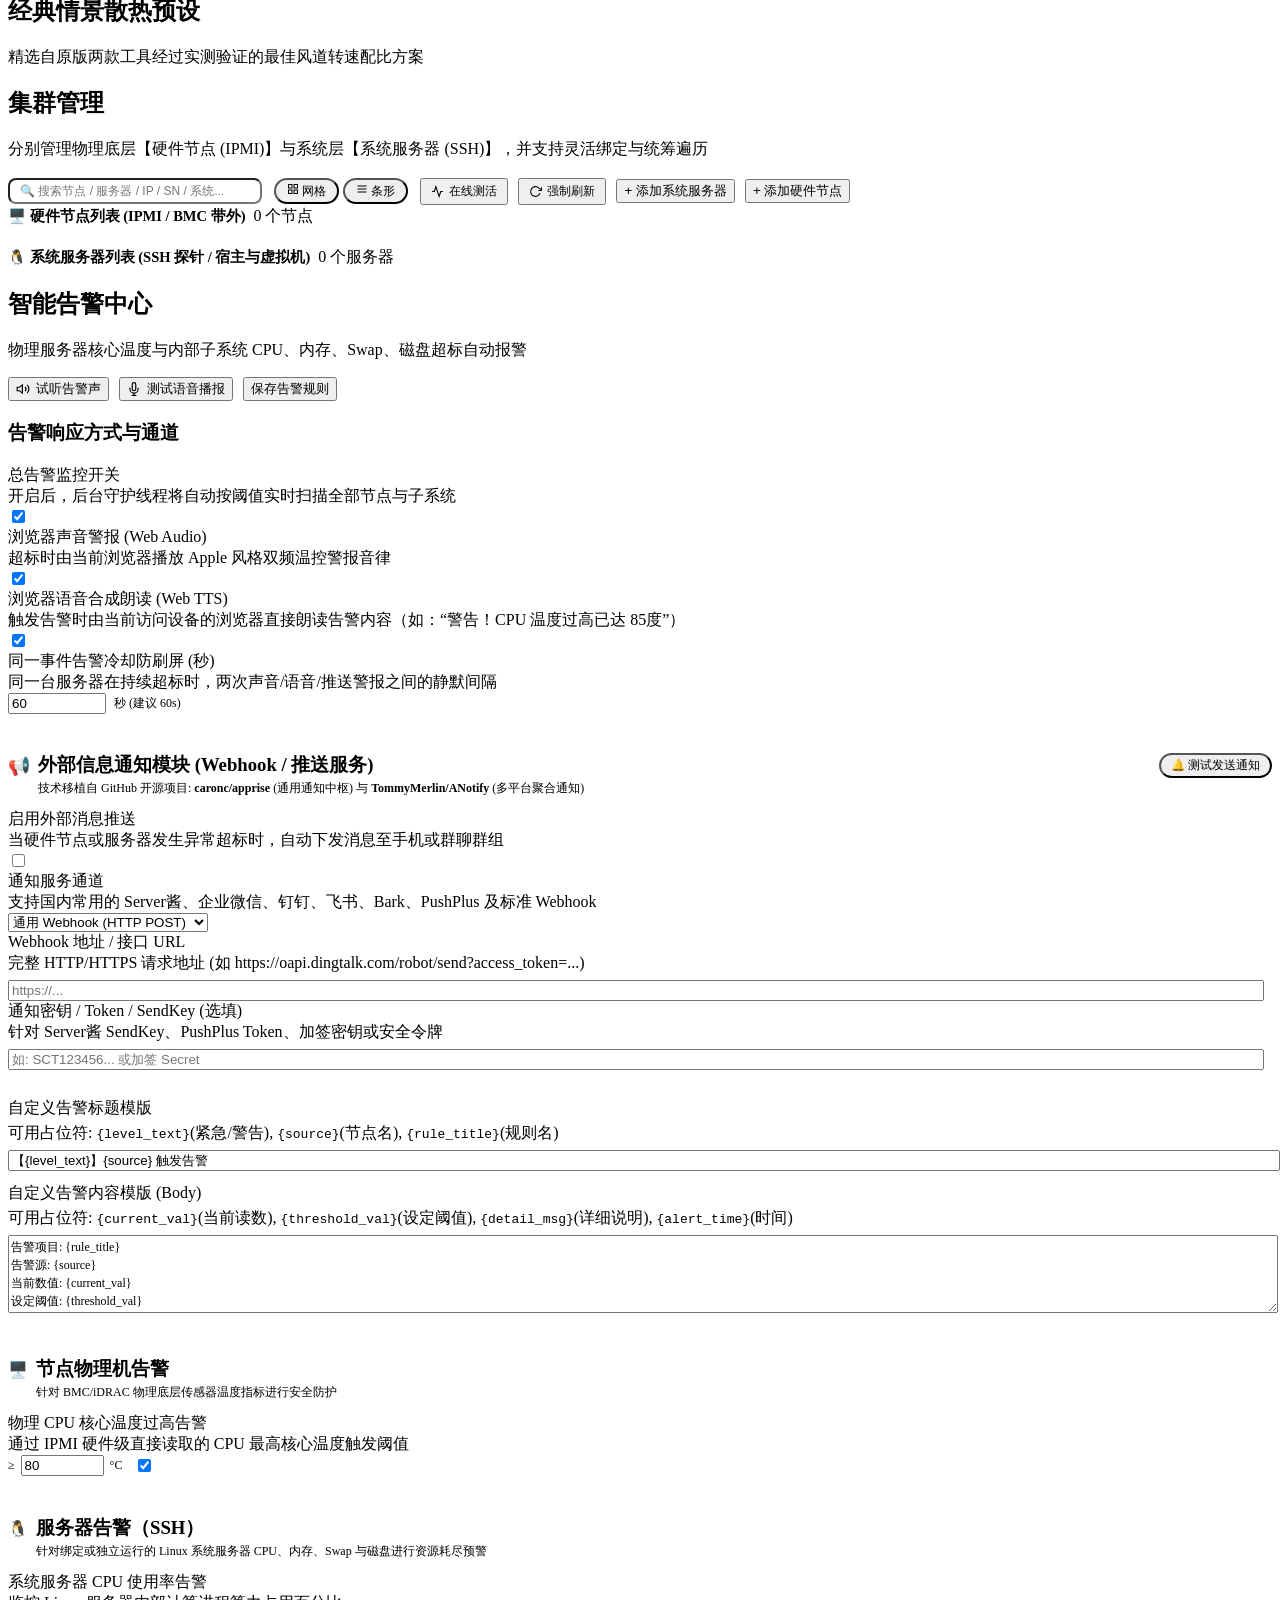
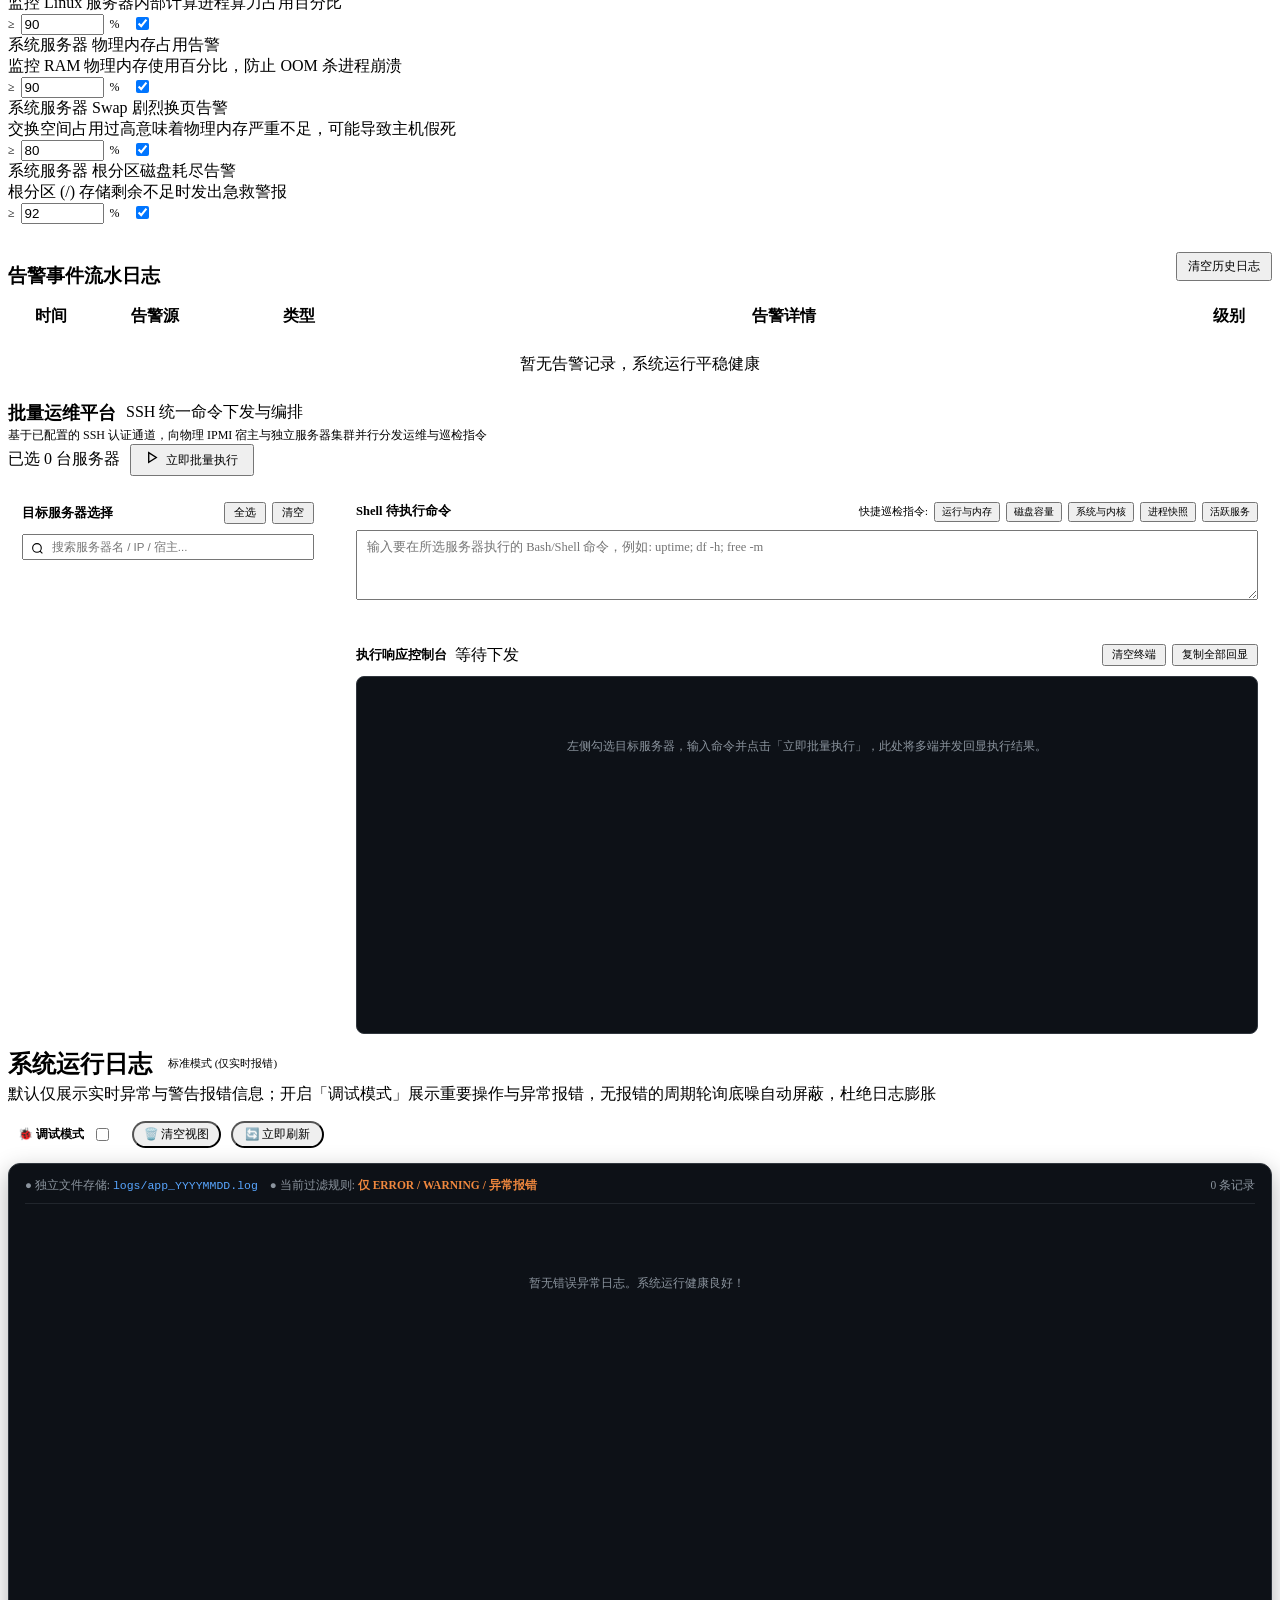
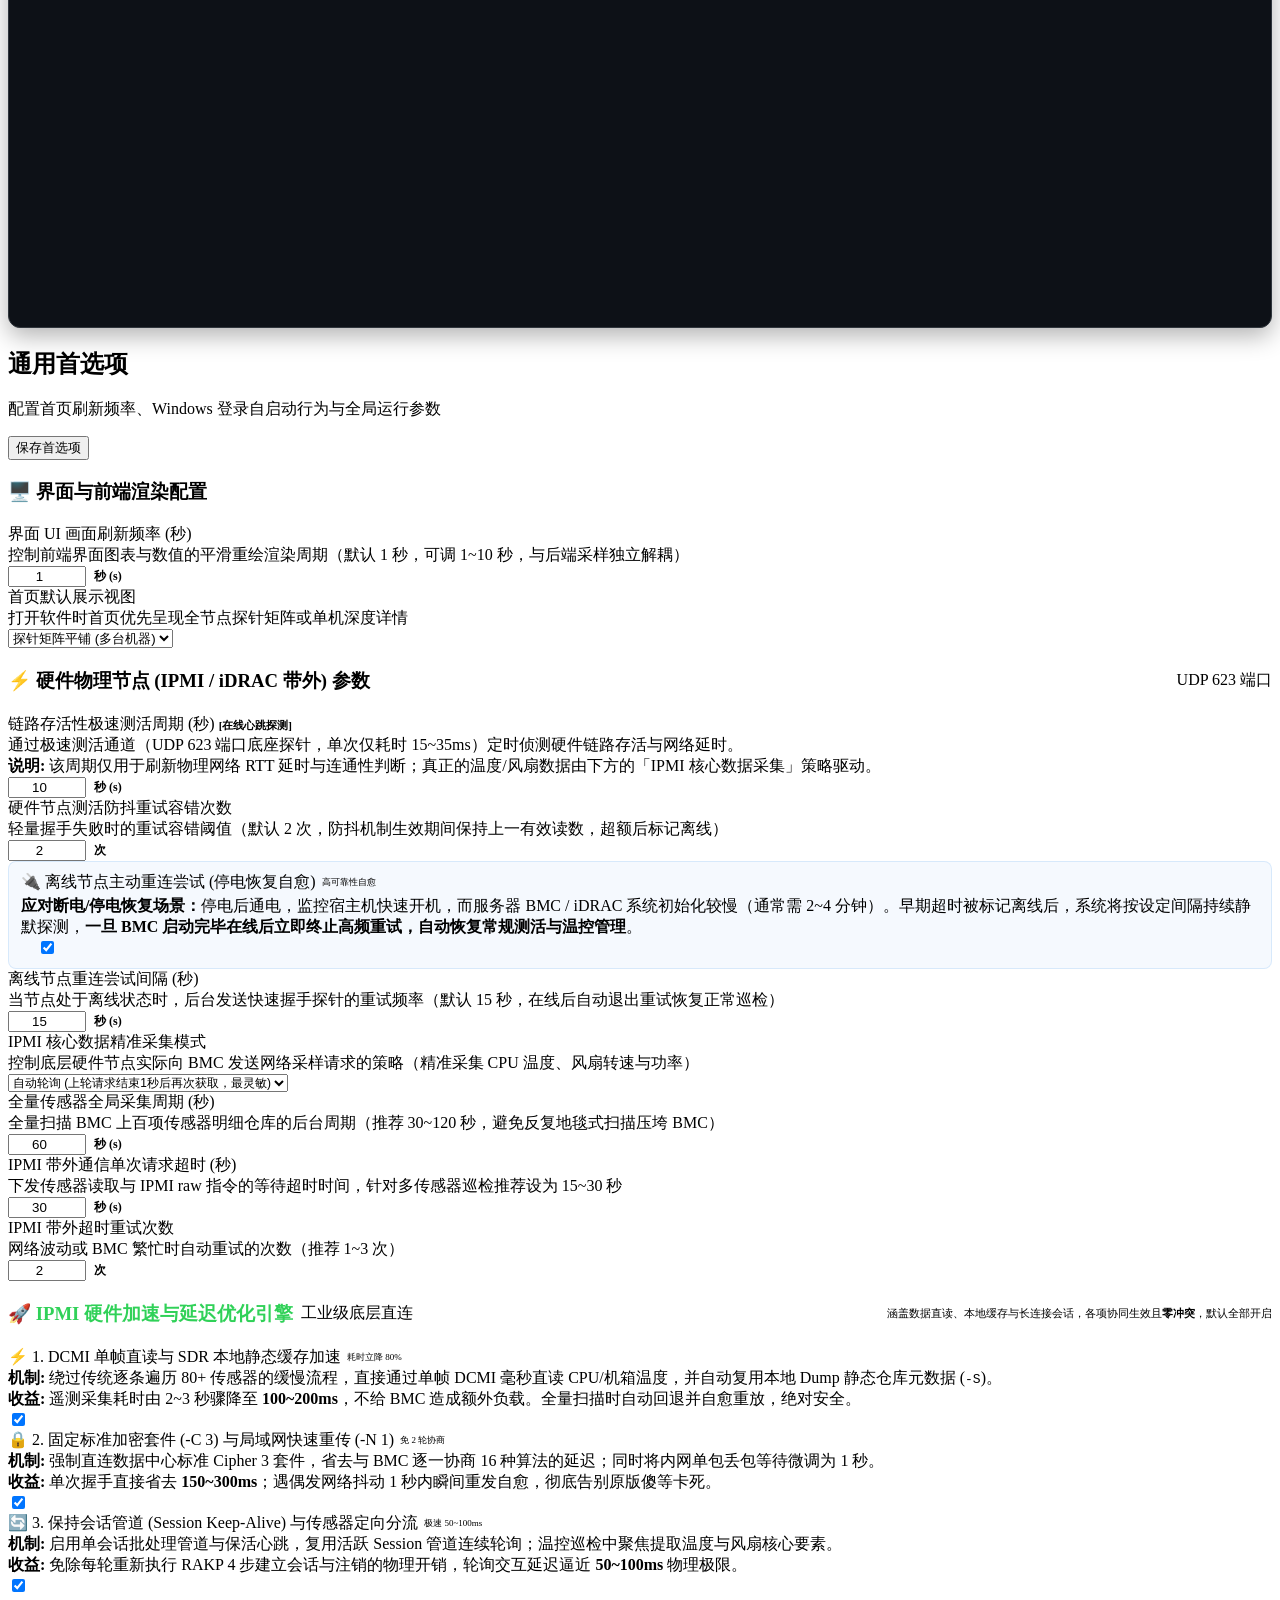
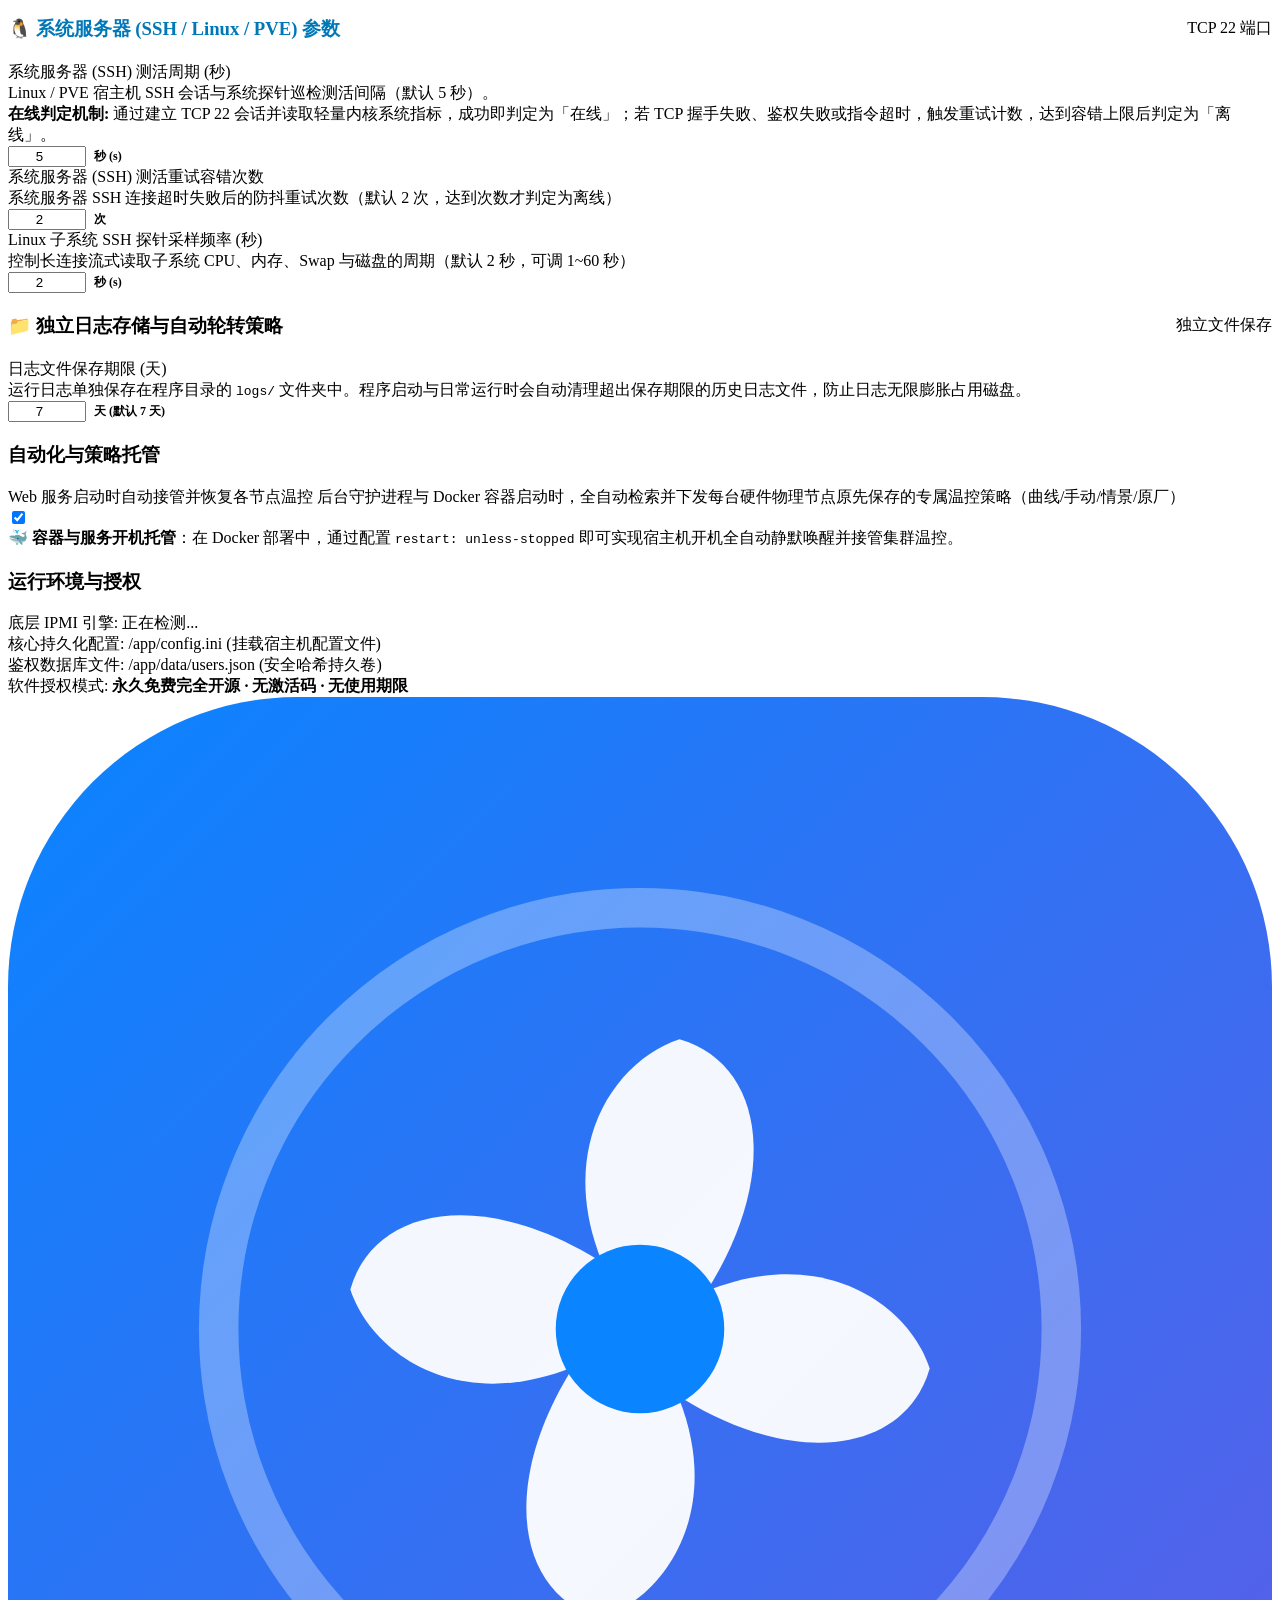
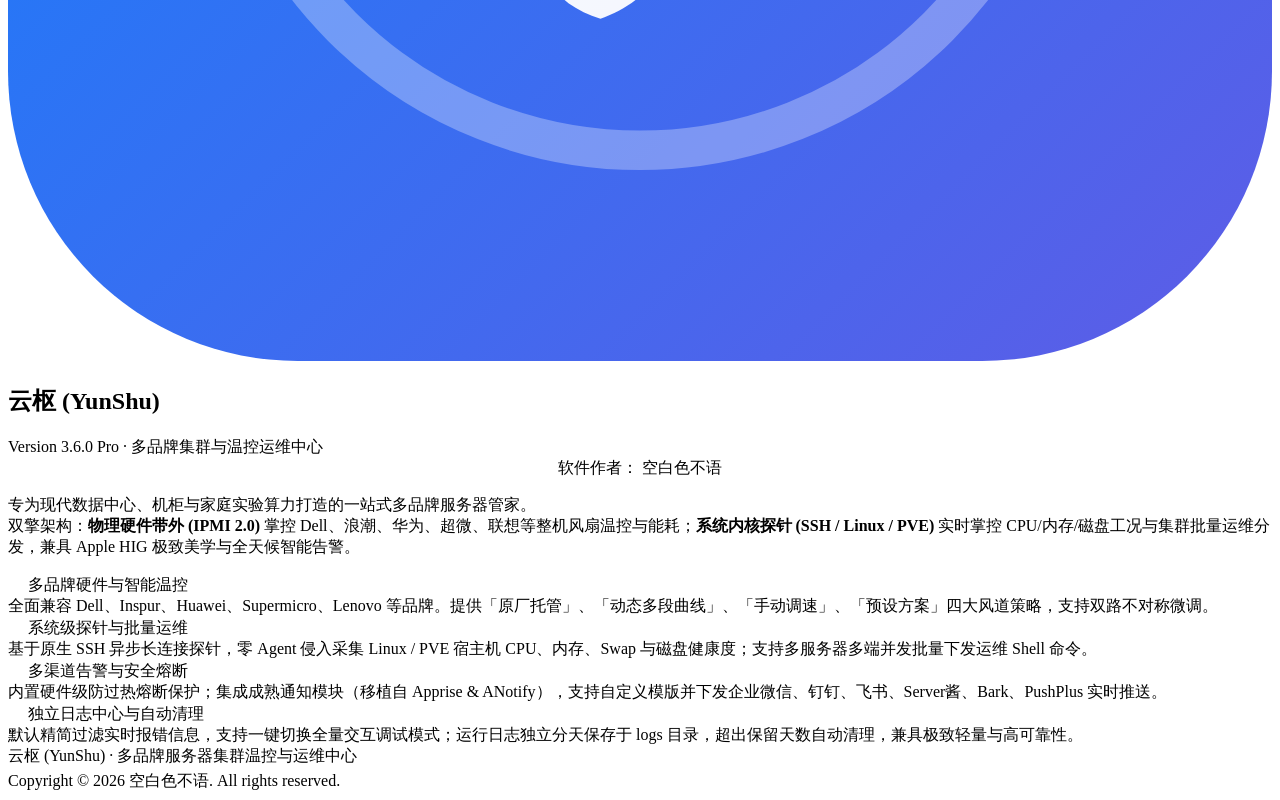
==== commit aa7d4fa1: "perf(log): implement SmartLogFilter to suppress polling noise while preserving critical events and e" ====
--- a/src/ui/index.html
+++ b/src/ui/index.html
@@ -1224,11 +1224,11 @@
                 <h1 class="page-title" style="margin:0;">系统运行日志</h1>
                 <span class="badge badge-normal" id="logModeBadge" style="font-size:11px; padding:2px 8px;">标准模式 (仅实时报错)</span>
               </div>
-              <p class="page-desc" style="margin-top:4px;">默认仅展示实时异常与警告报错信息；开启「调试模式」可抓取底层详细交互全量报文</p>
+              <p class="page-desc" style="margin-top:4px;">默认仅展示实时异常与警告报错信息；开启「调试模式」展示重要操作与异常报错，无报错的周期轮询底噪自动屏蔽，杜绝日志膨胀</p>
             </div>
             <div style="display:flex; align-items:center; gap:10px; flex-wrap:wrap;">
               <!-- 调试模式开关切换 -->
-              <label class="apple-switch-label" style="display:inline-flex; align-items:center; gap:8px; cursor:pointer; background:var(--surface-secondary); padding:4px 10px; border-radius:9999px; border:1px solid var(--border-subtle);" title="开启调试模式后，日志面板将实时显示包括 INFO/DEBUG 在内的所有系统日志">
+              <label class="apple-switch-label" style="display:inline-flex; align-items:center; gap:8px; cursor:pointer; background:var(--surface-secondary); padding:4px 10px; border-radius:9999px; border:1px solid var(--border-subtle);" title="开启调试模式后，日志面板将实时显示重要业务事件与所有异常报错（轮询底噪已智能过滤）">
                 <span style="font-size:12px; font-weight:600; color:var(--text-primary);">🐞 调试模式</span>
                 <label class="apple-switch" style="margin:0;">
                   <input type="checkbox" id="btnToggleLogDebug">
@@ -1910,6 +1910,34 @@
           </div>
         </div>
 
+        <!-- Chassis Power Control Management (IPMI 带外电源控制) -->
+        <div style="background:var(--surface-secondary); border-radius:10px; padding:14px; border:1px solid var(--border-subtle); margin-bottom:18px;">
+          <div style="display:flex; justify-content:space-between; align-items:center; margin-bottom:10px;">
+            <div style="display:flex; align-items:center; gap:6px;">
+              <span style="font-size:15px;">⚡</span>
+              <h4 style="margin:0; font-size:13px; font-weight:600; color:var(--text-primary);">IPMI 硬件级电源控制 (带外管理)</h4>
+            </div>
+            <span class="micro-capsule capsule-blue" id="nodeModalPowerStatusBadge">状态: 检测中</span>
+          </div>
+          <p style="margin:0 0 12px 0; font-size:11.5px; color:var(--text-tertiary); line-height:1.5;">
+            基于 IPMI 2.0 底层 Chassis 电源微码，支持在关机、系统死锁或无操作系统环境下远程直接管控物理机电源。
+          </p>
+          <div style="display:flex; gap:10px; flex-wrap:wrap;">
+            <button class="primary-btn" id="btnNodePowerOn" style="font-size:12px; padding:6px 14px; background:#34c759; border-color:#34c759; display:inline-flex; align-items:center; gap:5px;">
+              <span>🟢 远程开机</span>
+            </button>
+            <button class="secondary-btn" id="btnNodePowerSoft" style="font-size:12px; padding:6px 14px; display:inline-flex; align-items:center; gap:5px;" title="向操作系统发送 ACPI 正常关机信号">
+              <span>🟡 正常关机 (软关机)</span>
+            </button>
+            <button class="secondary-btn" id="btnNodePowerReset" style="font-size:12px; padding:6px 14px; display:inline-flex; align-items:center; gap:5px;" title="触发主板 Reset 跳线硬件级重启">
+              <span>🔄 硬件复位 (Reset)</span>
+            </button>
+            <button class="secondary-btn" id="btnNodePowerOff" style="font-size:12px; padding:6px 14px; color:#ff3b30; border-color:rgba(255, 59, 48, 0.3);" title="强制切断物理机电源">
+              <span>🛑 强制断电</span>
+            </button>
+          </div>
+        </div>
+
         <div style="display:flex; justify-content:flex-end;">
           <button class="primary-btn" id="btnConfirmCloseHardwareNodeDetail" style="padding:6px 18px;">关闭</button>
         </div>
